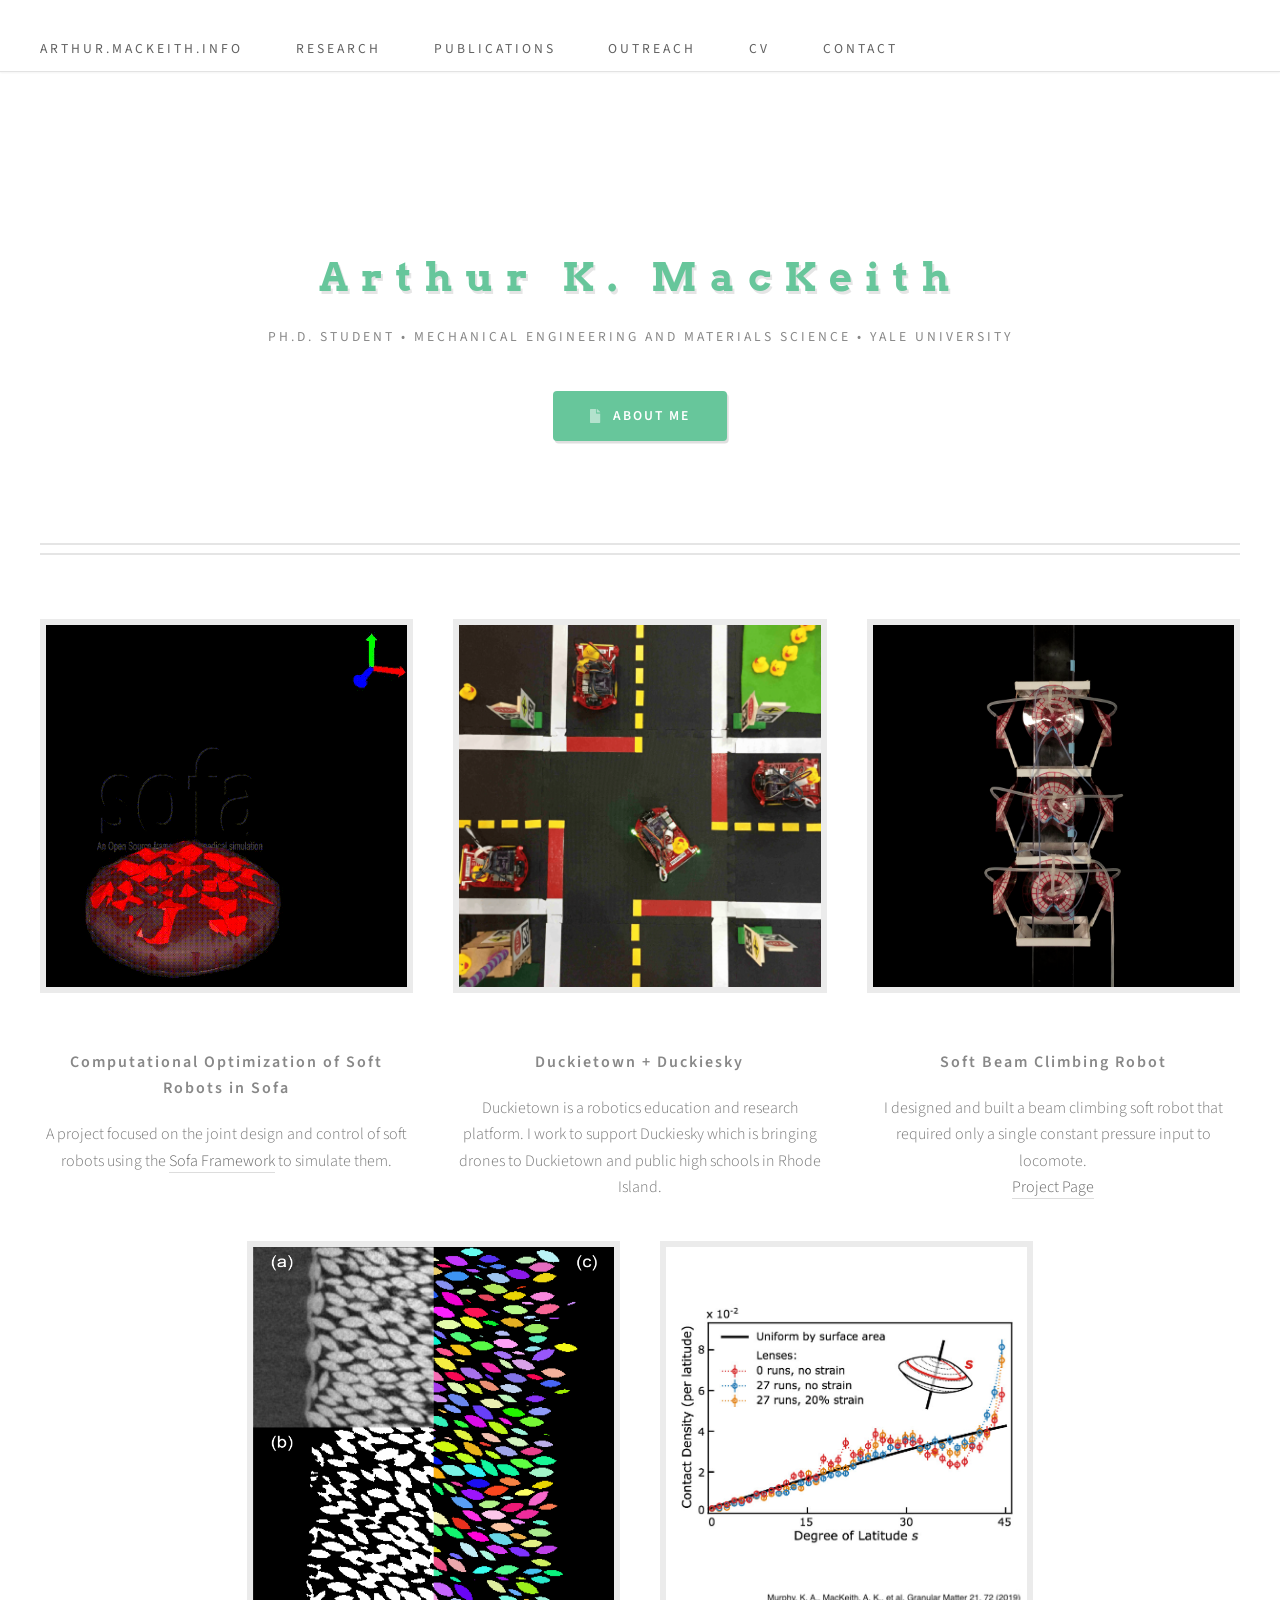
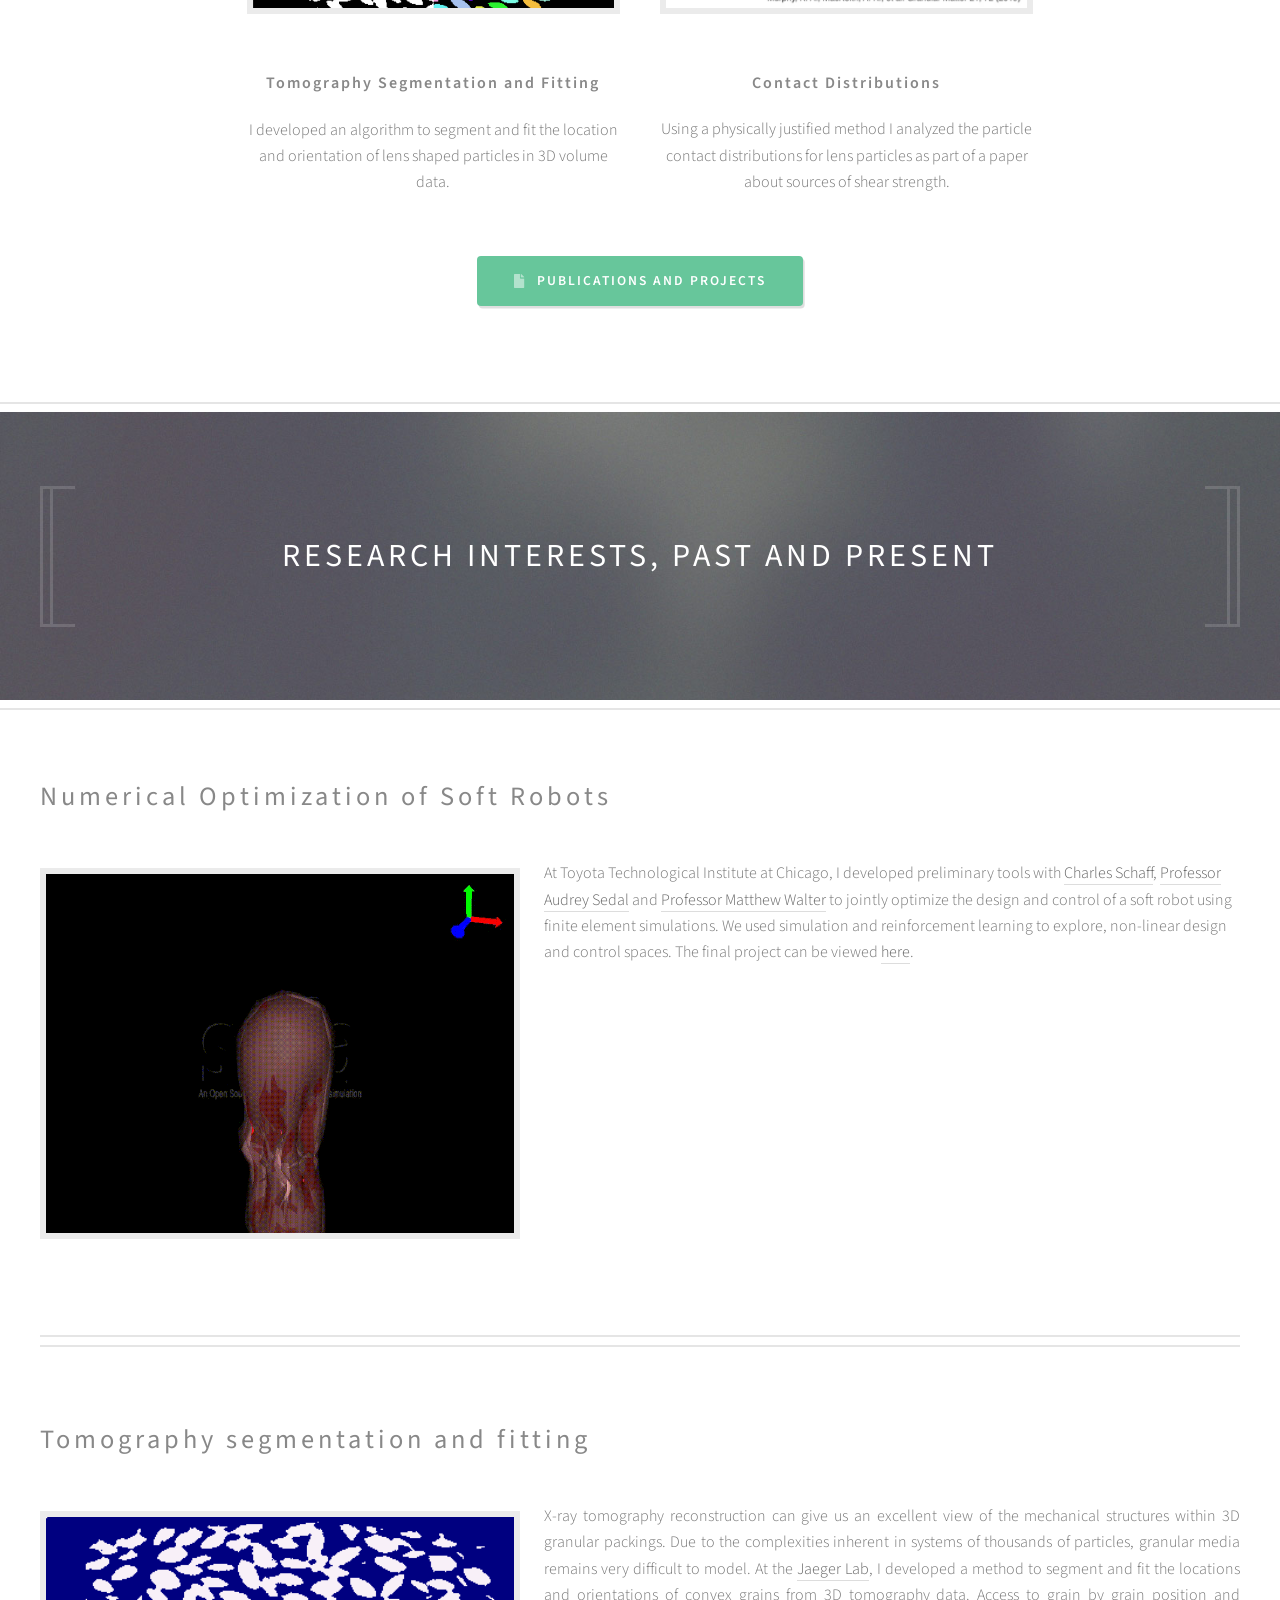
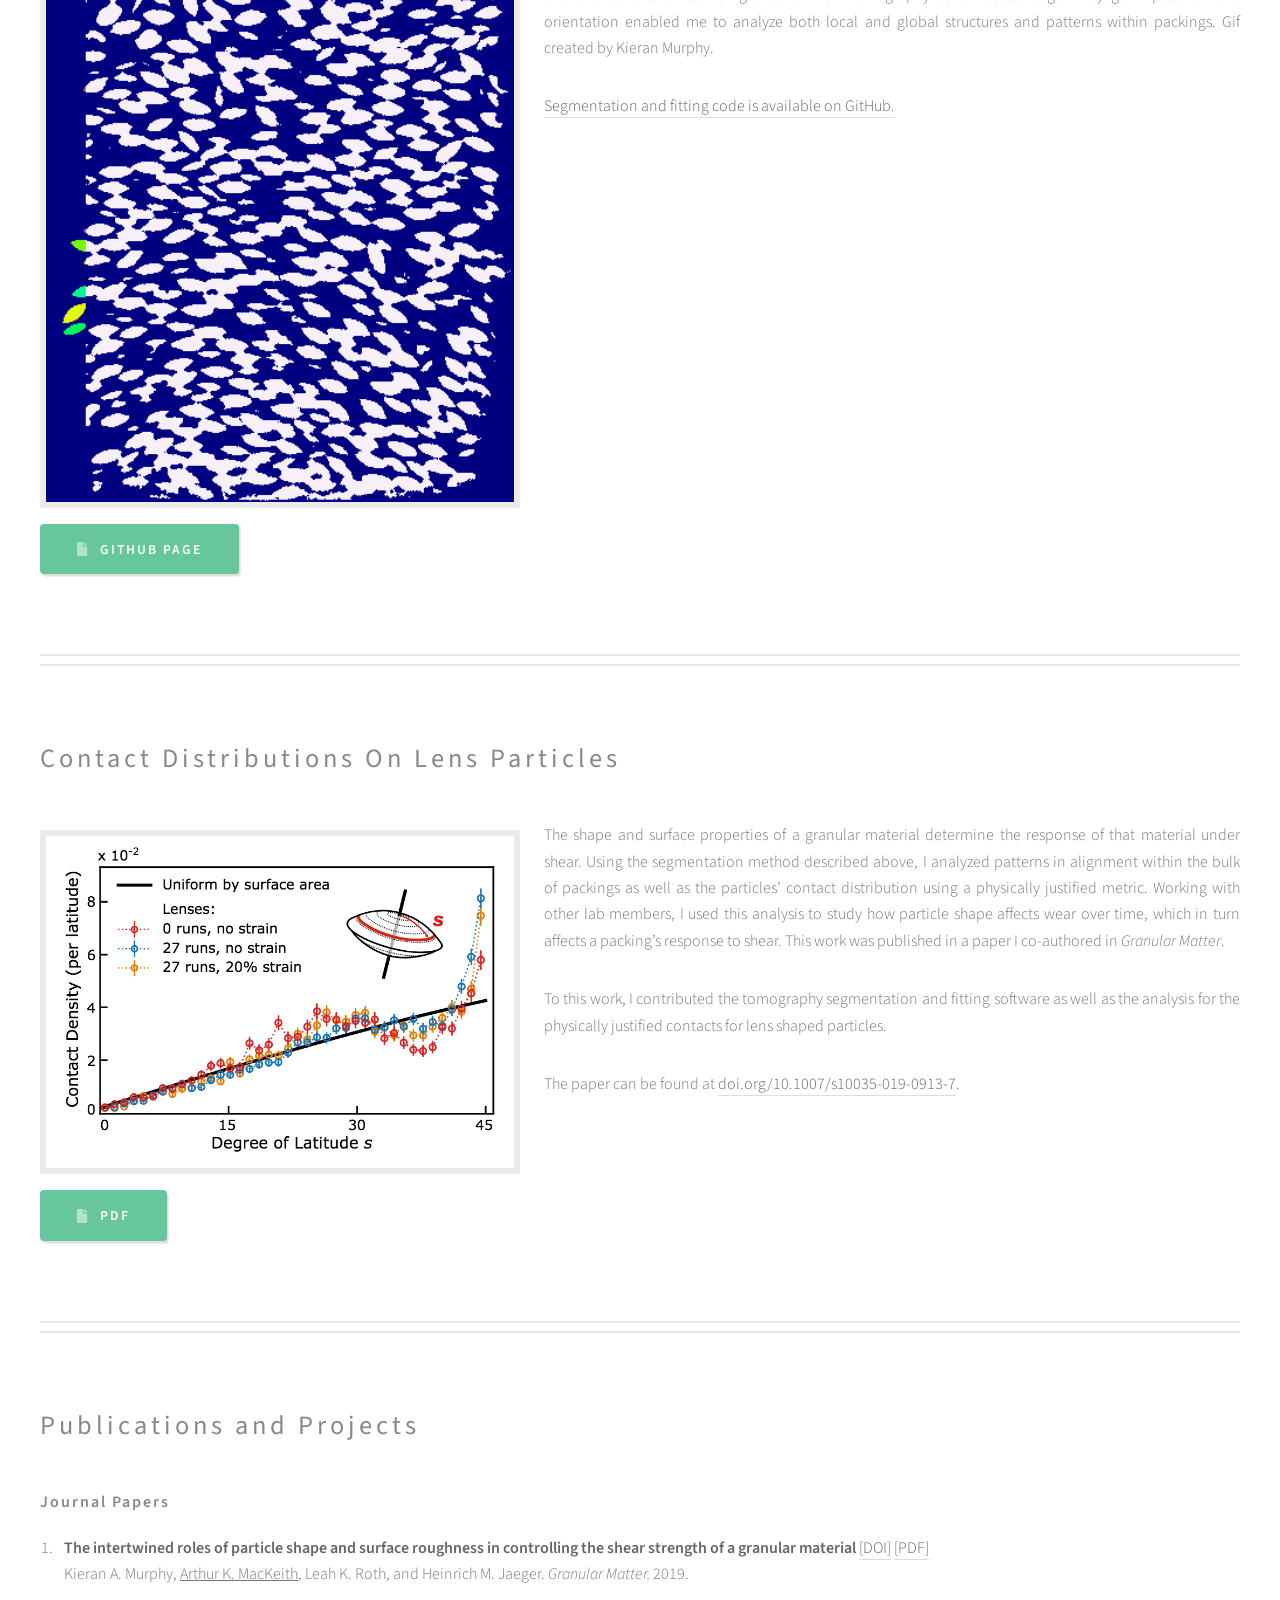
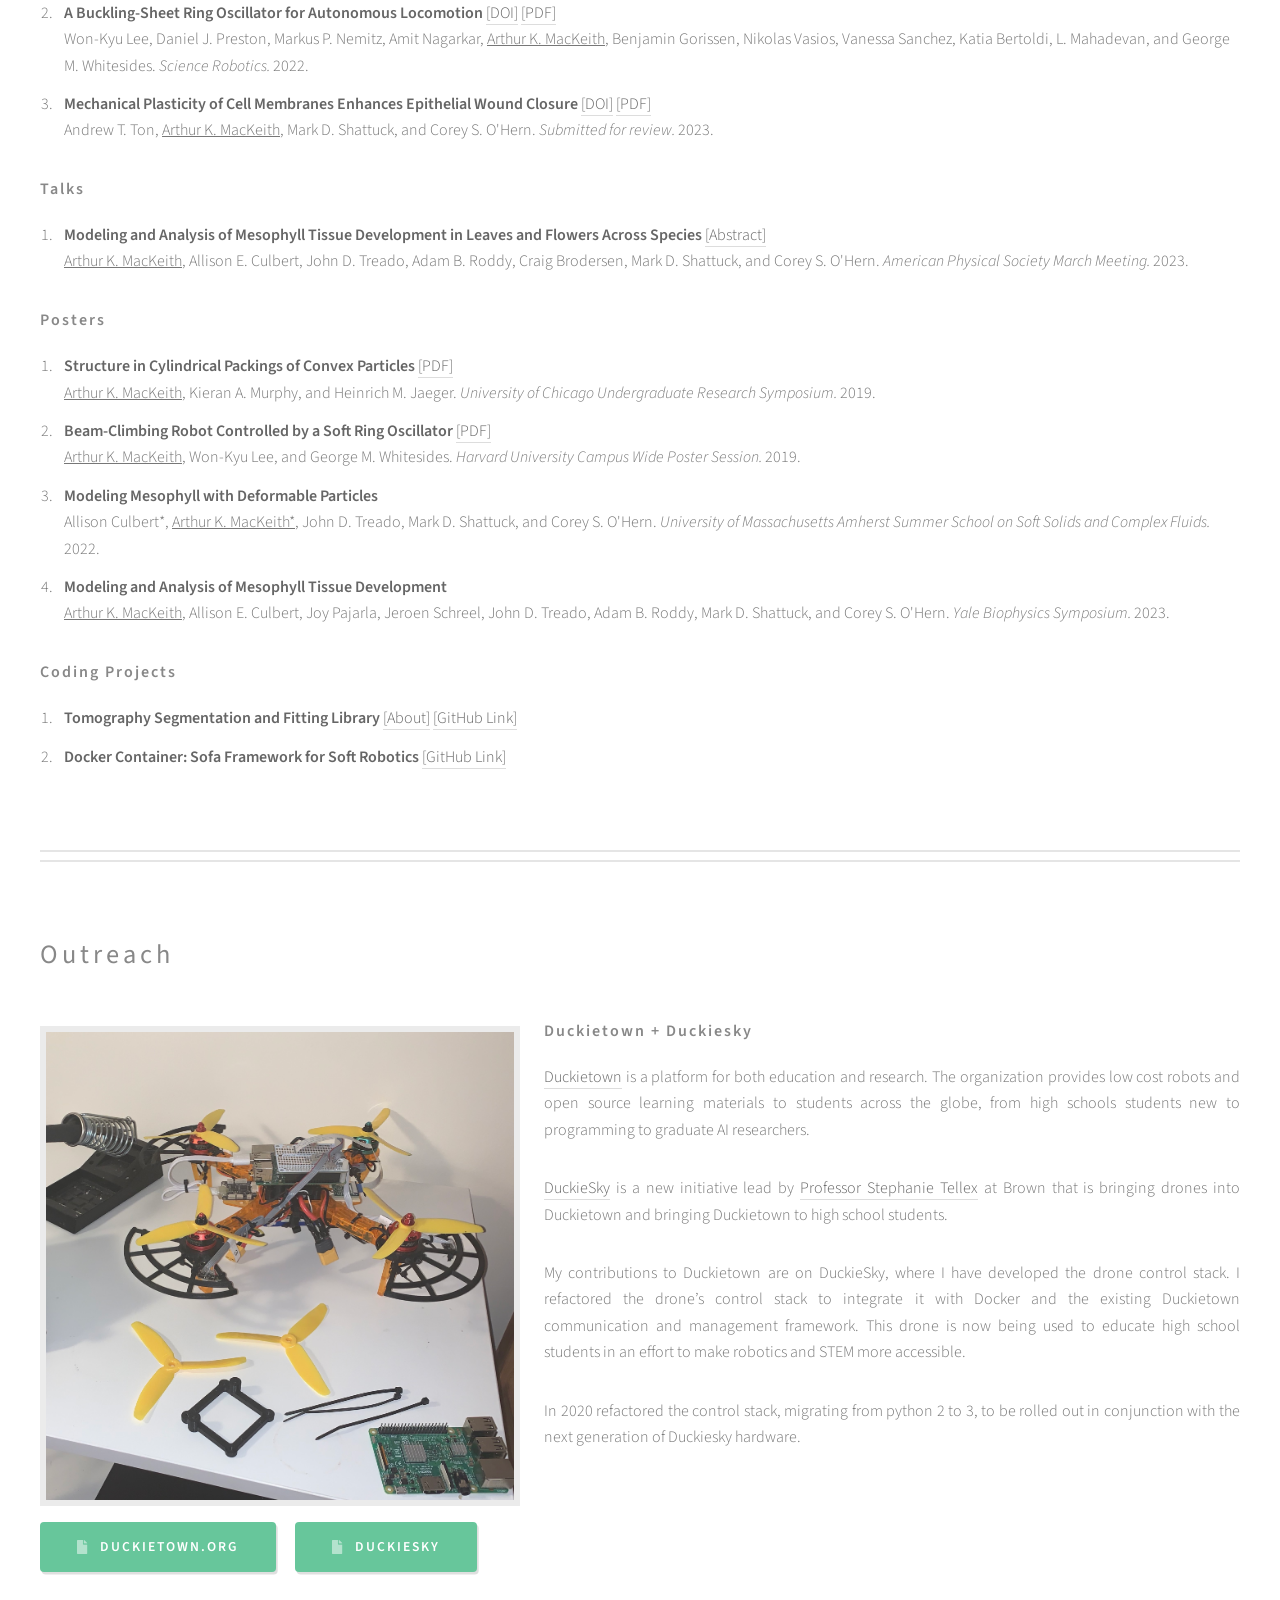
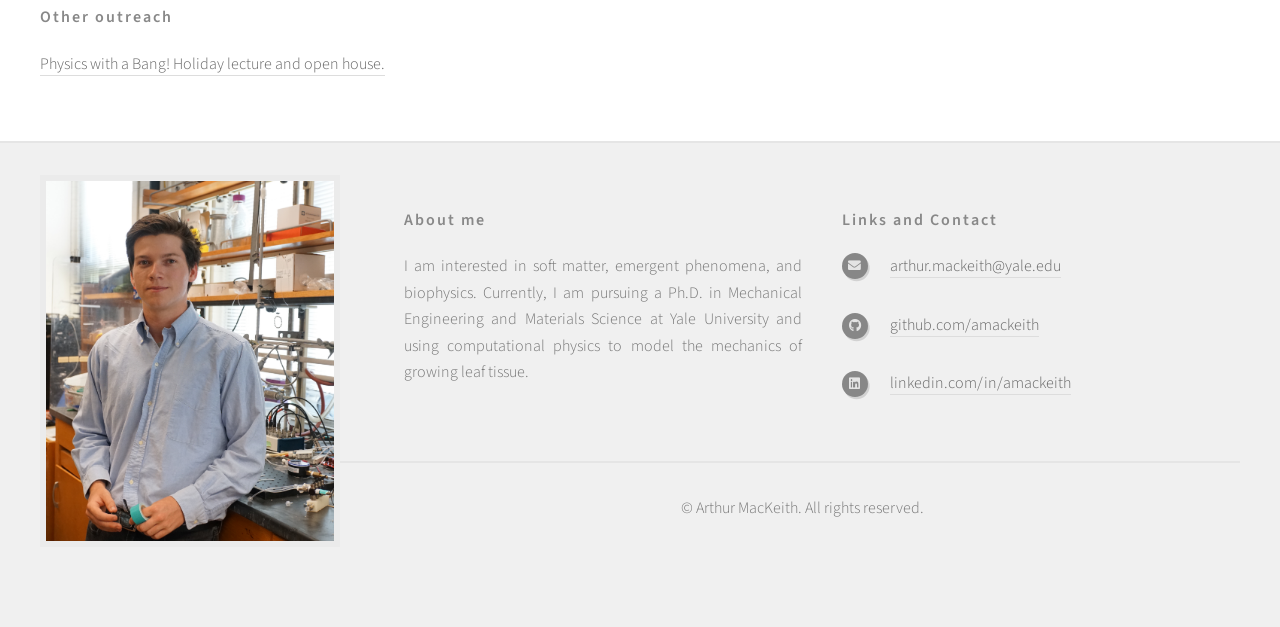
==== index.html @ f8894ebc "adding some new stuff" ====
<!DOCTYPE HTML>
<!--
	Strongly Typed by Pixelarity
	pixelarity.com | hello@pixelarity.com
	License: pixelarity.com/license
-->
<html>
	<head>
		<title>Arthur.MacKeith.info</title>
		<meta charset="utf-8" />
		<meta name="viewport" content="width=device-width, initial-scale=1, user-scalable=no" />
		<link rel="stylesheet" href="assets/css/main.css" />
	</head> 

	<body  class="homepage is-preload">
		<div id="page-wrapper">

			<!-- Header -->
				<section id="myhead">
					<div class="container">
					
					<!-- Nav -->
						<nav id="nav">
							<ul>
								<li><a  href="index.html"><span>Arthur.MacKeith.info</span></a></li>
								<li><a  href="#banner"><span>Research</span></a></li>
								<li><a  href="#publications"><span>Publications</span></a></li>
								<li><a  href="#outreach"><span>Outreach</span></a></li>
								<li><a  href="Arthur_MacKeith_website_cv.pdf"><span>CV</span></a></li>
								<li>
									<a href="#footer" ><span>Contact</span></a>
									
								</li>
							</ul>
						</nav>	
					</div>
				</section>

			<!-- Logo -->
				<section id="header">
					<div class="container">
						<!-- Logo -->
							<h1 id="logo"><a href="index.html">Arthur K. MacKeith</a></h1>
							<p>Ph.D. Student • Mechanical Engineering and Materials Science • Yale University</p>
						<div class="col-12">
							<ul class="actions">
								<li><a href="#footer" class="button icon solid fa-file">About me</a></li>
							</ul>
						</div>
					</div>
				</section>


			<!-- Features -->
				<section id="features">
					<div class="container">
						
						<div class="row aln-center">
							<div class="col-4 col-6-medium col-12-small" href="index.html">

								<!-- Feature -->
									<section>
										<a href="#sofa" class="image featured"><img src="images/sofa_thumbnail.png" alt="" /></a>
										<header>
											<h3>Computational Optimization of Soft Robots in Sofa</h3>
										</header>
										<p>A project focused on the joint design and control of soft robots using the <a href="https://www.sofa-framework.org/">Sofa Framework</a> to simulate them.</p>
									</section>

							</div>
							<div class="col-4 col-6-medium col-12-small">

								<!-- Feature -->
									<section>
										<a href="#outreach" class="image featured"><img src="images/duckietown_intersection.png" alt="" /></a>
										<header>
											<h3>Duckietown + Duckiesky</h3>
										</header>
										<p>Duckietown is a robotics education and research platform. I work to support Duckiesky which is bringing drones to Duckietown and public high schools in Rhode Island.</p>
									</section>

							</div>
							<div class="col-4 col-6-medium col-12-small">

								<!-- Feature -->
								<section>
									<a href="beam_climber.html" class="image featured"><img src="folder_4AAC0C7A3D61541BE89269CE1CD2E03A0B5DDDE4/climber.png" alt="" /></a>
									<header>
										<h3>Soft Beam Climbing Robot</h3>
									</header>
									<p>I designed and built a beam climbing soft robot that required only a single constant pressure input to locomote. <br><a href="beam_climber.html">Project Page</a></a></p>
								</section>

							</div>
							<div class="col-4 col-6-medium col-12-small">

								<!-- Feature -->
									<section>
										<a href="#tomo" class="image featured"><img src="images/tomo_pic.png" alt="" /></a>
										<header>
											<h3>Tomography Segmentation and Fitting</h3>
										</header>
										<p>I developed an algorithm to segment and fit the location and orientation of lens shaped particles in 3D volume data.</p>
									</section>

							</div>
							<div class="col-4 col-6-medium col-12-small">

								<!-- Feature -->
									<section>
										<a   class="image featured"><img src="images/sqr.jpg" alt="" /></a>
										<header>
											<h3>Contact Distributions</h3>
										</header>
										<p>Using a physically justified method I analyzed the particle contact distributions for lens particles as part of a paper about sources of shear strength.</p>
									</section>

							</div>
							<div class="col-12">
								<ul class="actions">
									<li><a href="#publications" class="button icon solid fa-file">Publications and Projects</a></li>
								</ul>
							</div>
						</div>
					</div>
				</section>

			<!-- Banner -->
				<section id="banner">
					<div class="container">
						<p>Research Interests, Past and Present</p>
					</div>
				</section>

			<!-- Main -->
				<section id="main">
					<div class="container">
						<div class="row">

							<!-- Content once I have news <div id="content" class="col-8 col-12-medium">-->
								<div id="content" >

									<!-- Post -->
										<article class="box post" id="sofa">
											<header>
												<h2><a>Numerical Optimization of Soft Robots</a></h2>
											</header>
											<a  class="image left"><img src="images/sofa_movie.gif" alt="" /></a>
                                            At Toyota Technological Institute at Chicago, I developed preliminary tools with <a href="https://scholar.google.com/citations?user=MxantswAAAAJ&hl=en">Charles Schaff</a>, <a  href="https://www.audreysedal.net/">
                                                Professor Audrey Sedal</a> and <a href="https://ttic.uchicago.edu/~mwalter/">
                                                Professor Matthew Walter</a> to jointly optimize the design and control of a soft robot using finite element simulations. We used simulation and reinforcement learning to explore, non-linear design and control spaces. The final project can be viewed <a href="https://sites.google.com/ttic.edu/evolving-soft-robots">here</a>.</p>
											<ul class="actions">
                                                <!--li><a href="https://github.com/amackeith/tomography_segmentation_and_fitting" class="button icon solid fa-file">GitHub Page</a></!-->
                                            </ul>
										</article>

									
									<!-- Post -->
										<article class="box post" id="tomo">
											<header>
												<h2><a>Tomography segmentation and fitting</a></h2>
											</header>
											<a   class="image left"><img src="images/sands_of_time.gif" alt="" /></a>
											
											<p>X-ray tomography reconstruction can give us an excellent view of the mechanical structures within 3D granular packings. Due to the complexities inherent in systems of thousands of particles, granular media remains very difficult to model. At the <a href="http://www.jaegerlab.com">Jaeger Lab</a>, I developed a method to segment and fit the locations and orientations of convex grains from 3D tomography data. Access to grain by grain position and orientation enabled me to analyze both local and global structures and patterns within packings. Gif created by Kieran Murphy.</p>
                                            <p><a href="https://github.com/amackeith/tomography_segmentation_and_fitting">Segmentation and fitting code is available on GitHub.</a></p>
											<ul class="actions">
												<li><a href="https://github.com/amackeith/tomography_segmentation_and_fitting" class="button icon solid fa-file">GitHub Page</a></li>
											</ul>
										</article>

									<!-- Post -->
										<article class="box post">
											<header>
												<h2><a  >Contact Distributions On Lens Particles</a></h2>
											</header>
											<a   class="image left"><img src="images/MurphyEtAl2019.png" alt="" /></a>
											
											<p>The shape and surface properties of a granular material determine the response of that material under shear. Using the segmentation method described above, I analyzed patterns in alignment within the bulk of packings as well as the particles’ contact distribution using a physically justified metric. Working with other lab members, I used this analysis to study how particle shape affects wear over time, which in turn affects a packing’s response to shear. This work was published in a paper I co-authored in <i>Granular Matter</i>.

                                            </p>
											<p> To this work, I contributed the tomography segmentation and fitting software as well as the analysis for the physically justified contacts for lens shaped particles.</p>
											<p> The paper can be found at <a href="https://doi.org/10.1007/s10035-019-0913-7">doi.org/10.1007/s10035-019-0913-7</a>.
											<ul class="actions">
												<li><a href="https://doi.org/10.1007/s10035-019-0913-7" class="button icon solid fa-file">PDF</a></li>
											</ul>

											
										</article>

                                        <article class="box post" id="publications">
                                            <header>
                                                <h2 >Publications and Projects</h2>
                                            </header>

                                            <h3 style="padding-top:5em;margin-top:-5em">Journal Papers</h3>

                                            <ol>
                                                <li class="pub" id="ip_under_review1" >
                                                    <b>The intertwined roles of particle shape and surface roughness in controlling the shear strength of a granular material</b>

                                                    <a href="https://doi.org/10.1007/s10035-019-0913-7" target="_blank">[DOI]</a>
                                                    <a href="https://link.springer.com/content/pdf/10.1007/s10035-019-0913-7.pdf" target="_blank">[PDF]</a>
                                                    <br>

													Kieran A. Murphy, <u>Arthur K. MacKeith</u>, Leah K. Roth, and Heinrich M. Jaeger. <i>Granular Matter.</i> 2019.
                                                    <br>
                                                </li>

												<li class="pub">
													<b>A Buckling-Sheet Ring Oscillator for Autonomous Locomotion</b>
													<a href="https://doi.org/10.1126/scirobotics.abg5812" target="_blank">[DOI]</a>
													<a href="https://gmwgroup.harvard.edu/files/gmwgroup/files/1340.pdf" target="_blank">[PDF]</a>
													<br>

													Won-Kyu Lee, Daniel J. Preston, Markus P. Nemitz, Amit Nagarkar, <u> Arthur K. MacKeith</u>, Benjamin Gorissen, Nikolas Vasios, Vanessa Sanchez, Katia Bertoldi, L. Mahadevan, and George M. Whitesides.
													<i>Science Robotics.</i> 2022.
													<br>
												</li>

												<li class="pub">
													<b>Mechanical Plasticity of Cell Membranes Enhances Epithelial Wound Closure</b>
													<a href="https://doi.org/10.48550/arXiv.2305.12020" target="_blank">[DOI]</a>
													<a href="https://arxiv.org/pdf/2305.12020.pdf" target="_blank">[PDF]</a>
													<br>

													Andrew T. Ton, <u> Arthur K. MacKeith</u>, Mark D. Shattuck, and Corey S. O'Hern.
													<i>Submitted for review.</i> 2023.
													<br>
												</li>
                                            </ol>

                                           <h3 style="margin-top:2em">Talks</h3>

											<ol>
												<li class="pub" >
													<b>Modeling and Analysis of Mesophyll Tissue Development in Leaves and Flowers Across Species</b>
													<a href="https://meetings.aps.org/Meeting/MAR23/Session/Y11.1" target="_blank">[Abstract]</a>
													<br>
													<u>Arthur K. MacKeith</u>, Allison E. Culbert, John D. Treado, Adam B. Roddy, Craig Brodersen, Mark D. Shattuck, and Corey S. O'Hern. <i>American Physical Society March Meeting.</i> 2023.
													<br>
												</li>

											</ol>

											<h3 style="margin-top:2em">Posters</h3>

                                           <ol >
                                                <li class="pub" >
                                                    <b>Structure in Cylindrical Packings of Convex Particles</b>
                                                    <a href="packings_poster.pdf" target="_blank">[PDF]</a>
                                                    <br>
                                                    <u>Arthur K. MacKeith</u>, Kieran A. Murphy, and Heinrich M. Jaeger. <i>University of Chicago Undergraduate Research Symposium.</i> 2019.
                                                    <br>
                                                </li>

											   <li class="pub" >
												   <b>Beam-Climbing Robot Controlled by a Soft Ring Oscillator</b>
												   <a href="soft_robot_poster.pdf" target="_blank">[PDF]</a>
												   <br>
												   <u>Arthur K. MacKeith</u>, Won-Kyu Lee, and George M. Whitesides. <i>Harvard University Campus Wide Poster Session.</i> 2019.
												   <br>
											   </li>

											   <li class="pub" >
												   <b>Modeling Mesophyll with Deformable Particles</b>
												   <br>
												   Allison Culbert*, <u>Arthur K. MacKeith*</u>, John D. Treado, Mark D. Shattuck, and Corey S. O'Hern. <i>University of Massachusetts Amherst Summer School on Soft Solids and Complex Fluids.</i> 2022.
												   <br>
											   </li>

											   <li class="pub" >
												   <b>Modeling and Analysis of Mesophyll Tissue Development</b>
												   <!--a href="biophysics_symposium_poster_2023.pdf" target="_blank">[PDF]-->
												   <br>
												   <u>Arthur K. MacKeith</u>, Allison E. Culbert, Joy Pajarla, Jeroen Schreel, John D. Treado, Adam B. Roddy, Mark D. Shattuck, and Corey S. O'Hern. <i>Yale Biophysics Symposium.</i> 2023.
												   <br>
											   </li>
                                            </ol>

                                            <h3 style="margin-top:2em">Coding Projects</h3>

                                            <ol>
                                                <li class="pub">
                                                    <b>Tomography Segmentation and Fitting Library</b>
                                                    <a href="#tomo" target="_blank">[About]</a>
                                                    <a href="http://github.com/amackeith/tomography_segmentation_and_fitting" target="_blank">[GitHub Link]</a>

                                                </li>

                                                <li class="pub">
                                                    <b>Docker Container: Sofa Framework for Soft Robotics</b>
                                                    <a href="https://github.com/ripl-ttic/SofaFramework-Docker" target="_blank">[GitHub Link]</a>

                                                </li>

                                            </ol>

                                            

                                            
                                        </article>

							<!-- Post -->
        								<article class="box post" id="outreach">
        									<header>
        										<h2>Outreach</h2>
        									</header>
        									<a   class="image left"><img src="images/maybe.JPG" alt="" /></a>
        									
        									<h3>Duckietown + Duckiesky</h3>
        									<p><a href="duckietown.org">Duckietown</a> is a platform for both education and research. The organization provides low cost robots and open source learning materials to students across the globe, from high schools students new to programming to graduate AI researchers.</p>
                                            <p><a href="https://sites.brown.edu/duckiesky/">DuckieSky</a> is a new initiative lead by <a href="http://cs.brown.edu/people/stellex/">Professor Stephanie Tellex</a> at Brown that is bringing drones into Duckietown and bringing Duckietown to high school students.</p>
        									<p>My contributions to Duckietown are on DuckieSky, where I have developed the drone control stack. I refactored the drone’s control stack to integrate it with Docker and the existing Duckietown communication and management framework. This drone is now being used to educate high school students in an effort to make robotics and STEM more accessible.</p>
                                            <p>In 2020 refactored the control stack, migrating from python 2 to 3, to be rolled out in conjunction with the next generation of Duckiesky hardware.</p>
        									<ul class="actions">
        										<li><a href="https://duckietown.org" class="button icon solid fa-file">Duckietown.org</a></li>
        										<li><a href="https://sites.brown.edu/duckiesky" class="button icon solid fa-file">Duckiesky</a></li>
        									
        									</ul>

        									<!-- a   class="image left"--><!--img src="images/maybe.jpg" alt="" /></a-->
        									
        									<h3>Other outreach</h3>
        									<p><a href="https://arts.uchicago.edu/event/physics-bang">Physics with a Bang! Holiday lecture and open house.</a></p>
        									
        								</article>





								</div>

							
						</div>
					</div>
				
				</section>




			<!-- Footer -->
				<section id="footer">
					<div class="container">


						<span class="image left" style="width:25%">
							<img src="images/lean.JPG" alt="">
						</span>
						<div class="row">
							<div class="col-6 col-12-medium">
                                <header class="major">
                                <h3>About me</h3>
                            </header>
								<p>I am interested in soft matter, emergent phenomena, and biophysics. Currently, I am pursuing a Ph.D. in Mechanical Engineering and Materials Science at Yale University and using computational physics to model the mechanics of growing leaf tissue.</p>
							</div>
							<div class="col-6 col-12-medium">
								<section>
                                    <header class="major">
                                <h3>Links and Contact</h3>
                            </header>

									<div class="row">
										<div class="col-6 col-12-small">
											<ul class="icons">
												<li class="icon solid fa-envelope">
													<a href="javascript:location='mailto:\u0061\u0072\u0074\u0068\u0075\u0072\u002E\u006D\u0061\u0063\u006B\u0065\u0069\u0074\u0068\u0040\u0079\u0061\u006C\u0065\u002E\u0065\u0064\u0075';void 0"><script type="text/javascript">document.write('\u0061\u0072\u0074\u0068\u0075\u0072\u002E\u006D\u0061\u0063\u006B\u0065\u0069\u0074\u0068\u0040\u0079\u0061\u006C\u0065\u002E\u0065\u0064\u0075')</script></a>
												</li>
												<li class="icon brands fa-github">
													<a href="https://github.com/amackeith">github.com/amackeith</a>
												</li>
												<li class="icon brands fa-linkedin">
													<a href="https://linkedin.com/in/amackeith">linkedin.com/in/amackeith</a>
												</li>

											</ul>
										</div>
									</div>
								</section>
							</div>
						</div>
					</div>
					<div id="copyright" class="container">
						<ul class="links">
							<li>&copy; Arthur MacKeith. All rights reserved.</li>
						</ul>
					</div>
				</section>

		</div>

		<!-- Scripts -->
			<script src="assets/js/jquery.min.js"></script>
			<script src="assets/js/jquery.dropotron.min.js"></script>
			<script src="assets/js/browser.min.js"></script>
			<script src="assets/js/breakpoints.min.js"></script>
			<script src="assets/js/util.js"></script>
			<script src="assets/js/main.js"></script>

	</body>
</html>
---- assets/css/main.css ----
@import url("fontawesome-all.min.css");
@import url("https://fonts.googleapis.com/css?family=Source+Sans+Pro:300,400,600|Arvo:700");

/*
	Strongly Typed by Pixelarity
	pixelarity.com | hello@pixelarity.com
	License: pixelarity.com/license
*/

html, body, div, span, applet, object,
iframe, h1, h2, h3, h4, h5, h6, p, blockquote,
pre, a, abbr, acronym, address, big, cite,
code, del, dfn, em, img, ins, kbd, q, s, samp,
small, strike, strong, sub, sup, tt, var, b,
u, i, center, dl, dt, dd, ol, ul, li, fieldset,
form, label, legend, table, caption, tbody,
tfoot, thead, tr, th, td, article, aside,
canvas, details, embed, figure, figcaption,
footer, header, staticheader, myhead, hgroup, menu, nav, output, ruby,
section, summary, time, mark, audio, video {
	margin: 0;
	padding: 0;
	border: 0;
	font-size: 100%;
	font: inherit;
	vertical-align: baseline;}

article, aside, details, figcaption, figure,
footer, header, staticheader, myhead, hgroup, menu, nav, section {
	display: block;}

body {
	line-height: 1;
}

ol, ul {
	list-style: none;
}

blockquote, q {
	quotes: none;
}

	blockquote:before, blockquote:after, q:before, q:after {
		content: '';
		content: none;
	}

table {
	border-collapse: collapse;
	border-spacing: 0;
}

body {
	-webkit-text-size-adjust: none;
}

mark {
	background-color: transparent;
	color: inherit;
}

input::-moz-focus-inner {
	border: 0;
	padding: 0;
}

input, select, textarea {
	-moz-appearance: none;
	-webkit-appearance: none;
	-ms-appearance: none;
	appearance: none;
}

/* Basic */

	html {
		box-sizing: border-box;
	}

	*, *:before, *:after {
		box-sizing: inherit;
	}

	body {
		background: #f0f0f0;
	}

		body.is-preload *, body.is-preload *:before, body.is-preload *:after {
			-moz-animation: none !important;
			-webkit-animation: none !important;
			-ms-animation: none !important;
			animation: none !important;
			-moz-transition: none !important;
			-webkit-transition: none !important;
			-ms-transition: none !important;
			transition: none !important;
		}

	body, input, textarea, select {
		font-family: 'Source Sans Pro';
		font-weight: 300;
		color: #777;
		line-height: 1.65em;
		font-size: 15pt;
	}

	h1, h2, h3, h4, h5, h6 {
		font-weight: 600;
		//text-transform: uppercase;
		color: #888;
	}

	h1 a, h2 a, h3 a, h4 a, h5 a, h6 a {
		color: inherit;
		text-decoration: none;
		border: 0;
	}

	h2 {
		font-size: 1.65em;
		font-weight: 400;
		letter-spacing: 4px;
		margin: 0 0 1.5em 0;
		line-height: 1.75em;
	}

	h3 {
		font-size: 1em;
		letter-spacing: 2px;
		margin: 0 0 1.25em 0;
	}

	a {
		-moz-transition: color 0.25s ease-in-out, border-bottom-color 0.25s ease-in-out;
		-webkit-transition: color 0.25s ease-in-out, border-bottom-color 0.25s ease-in-out;
		-ms-transition: color 0.25s ease-in-out, border-bottom-color 0.25s ease-in-out;
		transition: color 0.25s ease-in-out, border-bottom-color 0.25s ease-in-out;
		color: #666;
		text-decoration: none;
		border-bottom: solid 1px #ddd;
	}

		a strong {
			-moz-transition: color 0.25s ease-in-out, border-bottom-color 0.25s ease-in-out;
			-webkit-transition: color 0.25s ease-in-out, border-bottom-color 0.25s ease-in-out;
			-ms-transition: color 0.25s ease-in-out, border-bottom-color 0.25s ease-in-out;
			transition: color 0.25s ease-in-out, border-bottom-color 0.25s ease-in-out;
		}

		a:hover {
			color: #67c69b;
			border-bottom-color: rgba(255, 255, 255, 0);
		}

			a:hover strong {
				color: #67c69b;
			}

	strong, b {
		font-weight: 600;
		color: #666;
	}

	em, i {
		font-style: italic;
	}

	sub {
		position: relative;
		top: 0.5em;
		font-size: 0.8em;
	}

	sup {
		position: relative;
		top: -0.5em;
		font-size: 0.8em;
	}

	hr {
		border: 0;
		border-top: solid 1px #ddd;
	}

	blockquote {
		border-left: solid 0.5em #ddd;
		padding: 1em 0 1em 2em;
		font-style: italic;
	}

	p {
		text-align: justify;
		margin-bottom: 2em;
	}

	ul, ol, dl, table, blockquote {
		margin-bottom: 2em;
	}

	br.clear {
		clear: both;
	}

/* Container */

	.container {
		margin: 0 auto;
		max-width: 100%;
		width: 70em;
	}

		@media screen and (max-width: 1680px) {

			.container {
				width: 68em;
			}

		}

		@media screen and (max-width: 1280px) {

			.container {
				width: calc(100% - 80px);
			}

		}

		@media screen and (max-width: 980px) {

			.container {
				width: calc(100% - 100px);
			}

		}

		@media screen and (max-width: 736px) {

			.container {
				width: calc(100% - 40px);
			}

		}

/* Row */

	.row {
		display: flex;
		flex-wrap: wrap;
		box-sizing: border-box;
		align-items: stretch;
	}

		.row > * {
			box-sizing: border-box;
		}

		.row.gtr-uniform > * > :last-child {
			margin-bottom: 0;
		}

		.row.aln-left {
			justify-content: flex-start;
		}

		.row.aln-center {
			justify-content: center;
		}

		.row.aln-right {
			justify-content: flex-end;
		}

		.row.aln-top {
			align-items: flex-start;
		}

		.row.aln-middle {
			align-items: center;
		}

		.row.aln-bottom {
			align-items: flex-end;
		}

		.row > .imp {
			order: -1;
		}

		.row > .col-1 {
			width: 8.33333%;
		}

		.row > .off-1 {
			margin-left: 8.33333%;
		}

		.row > .col-2 {
			width: 16.66667%;
		}

		.row > .off-2 {
			margin-left: 16.66667%;
		}

		.row > .col-3 {
			width: 25%;
		}

		.row > .off-3 {
			margin-left: 25%;
		}

		.row > .col-4 {
			width: 33.33333%;
		}

		.row > .off-4 {
			margin-left: 33.33333%;
		}

		.row > .col-5 {
			width: 41.66667%;
		}

		.row > .off-5 {
			margin-left: 41.66667%;
		}

		.row > .col-6 {
			width: 50%;
		}

		.row > .off-6 {
			margin-left: 50%;
		}

		.row > .col-7 {
			width: 58.33333%;
		}

		.row > .off-7 {
			margin-left: 58.33333%;
		}

		.row > .col-8 {
			width: 66.66667%;
		}

		.row > .off-8 {
			margin-left: 66.66667%;
		}

		.row > .col-9 {
			width: 75%;
		}

		.row > .off-9 {
			margin-left: 75%;
		}

		.row > .col-10 {
			width: 83.33333%;
		}

		.row > .off-10 {
			margin-left: 83.33333%;
		}

		.row > .col-11 {
			width: 91.66667%;
		}

		.row > .off-11 {
			margin-left: 91.66667%;
		}

		.row > .col-12 {
			width: 100%;
		}

		.row > .off-12 {
			margin-left: 100%;
		}

		.row.gtr-0 {
			margin-top: 0px;
			margin-left: 0px;
		}

			.row.gtr-0 > * {
				padding: 0px 0 0 0px;
			}

			.row.gtr-0.gtr-uniform {
				margin-top: 0px;
			}

				.row.gtr-0.gtr-uniform > * {
					padding-top: 0px;
				}

		.row.gtr-25 {
			margin-top: -12.5px;
			margin-left: -12.5px;
		}

			.row.gtr-25 > * {
				padding: 12.5px 0 0 12.5px;
			}

			.row.gtr-25.gtr-uniform {
				margin-top: -12.5px;
			}

				.row.gtr-25.gtr-uniform > * {
					padding-top: 12.5px;
				}

		.row.gtr-50 {
			margin-top: -25px;
			margin-left: -25px;
		}

			.row.gtr-50 > * {
				padding: 25px 0 0 25px;
			}

			.row.gtr-50.gtr-uniform {
				margin-top: -25px;
			}

				.row.gtr-50.gtr-uniform > * {
					padding-top: 25px;
				}

		.row {
			margin-top: -50px;
			margin-left: -50px;
		}

			.row > * {
				padding: 50px 0 0 50px;
			}

			.row.gtr-uniform {
				margin-top: -50px;
			}

				.row.gtr-uniform > * {
					padding-top: 50px;
				}

		.row.gtr-150 {
			margin-top: -75px;
			margin-left: -75px;
		}

			.row.gtr-150 > * {
				padding: 75px 0 0 75px;
			}

			.row.gtr-150.gtr-uniform {
				margin-top: -75px;
			}

				.row.gtr-150.gtr-uniform > * {
					padding-top: 75px;
				}

		.row.gtr-200 {
			margin-top: -100px;
			margin-left: -100px;
		}

			.row.gtr-200 > * {
				padding: 100px 0 0 100px;
			}

			.row.gtr-200.gtr-uniform {
				margin-top: -100px;
			}

				.row.gtr-200.gtr-uniform > * {
					padding-top: 100px;
				}

		@media screen and (max-width: 1680px) {

			.row {
				display: flex;
				flex-wrap: wrap;
				box-sizing: border-box;
				align-items: stretch;
			}

				.row > * {
					box-sizing: border-box;
				}

				.row.gtr-uniform > * > :last-child {
					margin-bottom: 0;
				}

				.row.aln-left {
					justify-content: flex-start;
				}

				.row.aln-center {
					justify-content: center;
				}

				.row.aln-right {
					justify-content: flex-end;
				}

				.row.aln-top {
					align-items: flex-start;
				}

				.row.aln-middle {
					align-items: center;
				}

				.row.aln-bottom {
					align-items: flex-end;
				}

				.row > .imp-xlarge {
					order: -1;
				}

				.row > .col-1-xlarge {
					width: 8.33333%;
				}

				.row > .off-1-xlarge {
					margin-left: 8.33333%;
				}

				.row > .col-2-xlarge {
					width: 16.66667%;
				}

				.row > .off-2-xlarge {
					margin-left: 16.66667%;
				}

				.row > .col-3-xlarge {
					width: 25%;
				}

				.row > .off-3-xlarge {
					margin-left: 25%;
				}

				.row > .col-4-xlarge {
					width: 33.33333%;
				}

				.row > .off-4-xlarge {
					margin-left: 33.33333%;
				}

				.row > .col-5-xlarge {
					width: 41.66667%;
				}

				.row > .off-5-xlarge {
					margin-left: 41.66667%;
				}

				.row > .col-6-xlarge {
					width: 50%;
				}

				.row > .off-6-xlarge {
					margin-left: 50%;
				}

				.row > .col-7-xlarge {
					width: 58.33333%;
				}

				.row > .off-7-xlarge {
					margin-left: 58.33333%;
				}

				.row > .col-8-xlarge {
					width: 66.66667%;
				}

				.row > .off-8-xlarge {
					margin-left: 66.66667%;
				}

				.row > .col-9-xlarge {
					width: 75%;
				}

				.row > .off-9-xlarge {
					margin-left: 75%;
				}

				.row > .col-10-xlarge {
					width: 83.33333%;
				}

				.row > .off-10-xlarge {
					margin-left: 83.33333%;
				}

				.row > .col-11-xlarge {
					width: 91.66667%;
				}

				.row > .off-11-xlarge {
					margin-left: 91.66667%;
				}

				.row > .col-12-xlarge {
					width: 100%;
				}

				.row > .off-12-xlarge {
					margin-left: 100%;
				}

				.row.gtr-0 {
					margin-top: 0px;
					margin-left: 0px;
				}

					.row.gtr-0 > * {
						padding: 0px 0 0 0px;
					}

					.row.gtr-0.gtr-uniform {
						margin-top: 0px;
					}

						.row.gtr-0.gtr-uniform > * {
							padding-top: 0px;
						}

				.row.gtr-25 {
					margin-top: -12.5px;
					margin-left: -12.5px;
				}

					.row.gtr-25 > * {
						padding: 12.5px 0 0 12.5px;
					}

					.row.gtr-25.gtr-uniform {
						margin-top: -12.5px;
					}

						.row.gtr-25.gtr-uniform > * {
							padding-top: 12.5px;
						}

				.row.gtr-50 {
					margin-top: -25px;
					margin-left: -25px;
				}

					.row.gtr-50 > * {
						padding: 25px 0 0 25px;
					}

					.row.gtr-50.gtr-uniform {
						margin-top: -25px;
					}

						.row.gtr-50.gtr-uniform > * {
							padding-top: 25px;
						}

				.row {
					margin-top: -50px;
					margin-left: -50px;
				}

					.row > * {
						padding: 50px 0 0 50px;
					}

					.row.gtr-uniform {
						margin-top: -50px;
					}

						.row.gtr-uniform > * {
							padding-top: 50px;
						}

				.row.gtr-150 {
					margin-top: -75px;
					margin-left: -75px;
				}

					.row.gtr-150 > * {
						padding: 75px 0 0 75px;
					}

					.row.gtr-150.gtr-uniform {
						margin-top: -75px;
					}

						.row.gtr-150.gtr-uniform > * {
							padding-top: 75px;
						}

				.row.gtr-200 {
					margin-top: -100px;
					margin-left: -100px;
				}

					.row.gtr-200 > * {
						padding: 100px 0 0 100px;
					}

					.row.gtr-200.gtr-uniform {
						margin-top: -100px;
					}

						.row.gtr-200.gtr-uniform > * {
							padding-top: 100px;
						}

		}

		@media screen and (max-width: 1280px) {

			.row {
				display: flex;
				flex-wrap: wrap;
				box-sizing: border-box;
				align-items: stretch;
			}

				.row > * {
					box-sizing: border-box;
				}

				.row.gtr-uniform > * > :last-child {
					margin-bottom: 0;
				}

				.row.aln-left {
					justify-content: flex-start;
				}

				.row.aln-center {
					justify-content: center;
				}

				.row.aln-right {
					justify-content: flex-end;
				}

				.row.aln-top {
					align-items: flex-start;
				}

				.row.aln-middle {
					align-items: center;
				}

				.row.aln-bottom {
					align-items: flex-end;
				}

				.row > .imp-large {
					order: -1;
				}

				.row > .col-1-large {
					width: 8.33333%;
				}

				.row > .off-1-large {
					margin-left: 8.33333%;
				}

				.row > .col-2-large {
					width: 16.66667%;
				}

				.row > .off-2-large {
					margin-left: 16.66667%;
				}

				.row > .col-3-large {
					width: 25%;
				}

				.row > .off-3-large {
					margin-left: 25%;
				}

				.row > .col-4-large {
					width: 33.33333%;
				}

				.row > .off-4-large {
					margin-left: 33.33333%;
				}

				.row > .col-5-large {
					width: 41.66667%;
				}

				.row > .off-5-large {
					margin-left: 41.66667%;
				}

				.row > .col-6-large {
					width: 50%;
				}

				.row > .off-6-large {
					margin-left: 50%;
				}

				.row > .col-7-large {
					width: 58.33333%;
				}

				.row > .off-7-large {
					margin-left: 58.33333%;
				}

				.row > .col-8-large {
					width: 66.66667%;
				}

				.row > .off-8-large {
					margin-left: 66.66667%;
				}

				.row > .col-9-large {
					width: 75%;
				}

				.row > .off-9-large {
					margin-left: 75%;
				}

				.row > .col-10-large {
					width: 83.33333%;
				}

				.row > .off-10-large {
					margin-left: 83.33333%;
				}

				.row > .col-11-large {
					width: 91.66667%;
				}

				.row > .off-11-large {
					margin-left: 91.66667%;
				}

				.row > .col-12-large {
					width: 100%;
				}

				.row > .off-12-large {
					margin-left: 100%;
				}

				.row.gtr-0 {
					margin-top: 0px;
					margin-left: 0px;
				}

					.row.gtr-0 > * {
						padding: 0px 0 0 0px;
					}

					.row.gtr-0.gtr-uniform {
						margin-top: 0px;
					}

						.row.gtr-0.gtr-uniform > * {
							padding-top: 0px;
						}

				.row.gtr-25 {
					margin-top: -10px;
					margin-left: -10px;
				}

					.row.gtr-25 > * {
						padding: 10px 0 0 10px;
					}

					.row.gtr-25.gtr-uniform {
						margin-top: -10px;
					}

						.row.gtr-25.gtr-uniform > * {
							padding-top: 10px;
						}

				.row.gtr-50 {
					margin-top: -20px;
					margin-left: -20px;
				}

					.row.gtr-50 > * {
						padding: 20px 0 0 20px;
					}

					.row.gtr-50.gtr-uniform {
						margin-top: -20px;
					}

						.row.gtr-50.gtr-uniform > * {
							padding-top: 20px;
						}

				.row {
					margin-top: -40px;
					margin-left: -40px;
				}

					.row > * {
						padding: 40px 0 0 40px;
					}

					.row.gtr-uniform {
						margin-top: -40px;
					}

						.row.gtr-uniform > * {
							padding-top: 40px;
						}

				.row.gtr-150 {
					margin-top: -60px;
					margin-left: -60px;
				}

					.row.gtr-150 > * {
						padding: 60px 0 0 60px;
					}

					.row.gtr-150.gtr-uniform {
						margin-top: -60px;
					}

						.row.gtr-150.gtr-uniform > * {
							padding-top: 60px;
						}

				.row.gtr-200 {
					margin-top: -80px;
					margin-left: -80px;
				}

					.row.gtr-200 > * {
						padding: 80px 0 0 80px;
					}

					.row.gtr-200.gtr-uniform {
						margin-top: -80px;
					}

						.row.gtr-200.gtr-uniform > * {
							padding-top: 80px;
						}

		}

		@media screen and (max-width: 980px) {

			.row {
				display: flex;
				flex-wrap: wrap;
				box-sizing: border-box;
				align-items: stretch;
			}

				.row > * {
					box-sizing: border-box;
				}

				.row.gtr-uniform > * > :last-child {
					margin-bottom: 0;
				}

				.row.aln-left {
					justify-content: flex-start;
				}

				.row.aln-center {
					justify-content: center;
				}

				.row.aln-right {
					justify-content: flex-end;
				}

				.row.aln-top {
					align-items: flex-start;
				}

				.row.aln-middle {
					align-items: center;
				}

				.row.aln-bottom {
					align-items: flex-end;
				}

				.row > .imp-medium {
					order: -1;
				}

				.row > .col-1-medium {
					width: 8.33333%;
				}

				.row > .off-1-medium {
					margin-left: 8.33333%;
				}

				.row > .col-2-medium {
					width: 16.66667%;
				}

				.row > .off-2-medium {
					margin-left: 16.66667%;
				}

				.row > .col-3-medium {
					width: 25%;
				}

				.row > .off-3-medium {
					margin-left: 25%;
				}

				.row > .col-4-medium {
					width: 33.33333%;
				}

				.row > .off-4-medium {
					margin-left: 33.33333%;
				}

				.row > .col-5-medium {
					width: 41.66667%;
				}

				.row > .off-5-medium {
					margin-left: 41.66667%;
				}

				.row > .col-6-medium {
					width: 50%;
				}

				.row > .off-6-medium {
					margin-left: 50%;
				}

				.row > .col-7-medium {
					width: 58.33333%;
				}

				.row > .off-7-medium {
					margin-left: 58.33333%;
				}

				.row > .col-8-medium {
					width: 66.66667%;
				}

				.row > .off-8-medium {
					margin-left: 66.66667%;
				}

				.row > .col-9-medium {
					width: 75%;
				}

				.row > .off-9-medium {
					margin-left: 75%;
				}

				.row > .col-10-medium {
					width: 83.33333%;
				}

				.row > .off-10-medium {
					margin-left: 83.33333%;
				}

				.row > .col-11-medium {
					width: 91.66667%;
				}

				.row > .off-11-medium {
					margin-left: 91.66667%;
				}

				.row > .col-12-medium {
					width: 100%;
				}

				.row > .off-12-medium {
					margin-left: 100%;
				}

				.row.gtr-0 {
					margin-top: 0px;
					margin-left: 0px;
				}

					.row.gtr-0 > * {
						padding: 0px 0 0 0px;
					}

					.row.gtr-0.gtr-uniform {
						margin-top: 0px;
					}

						.row.gtr-0.gtr-uniform > * {
							padding-top: 0px;
						}

				.row.gtr-25 {
					margin-top: -12.5px;
					margin-left: -12.5px;
				}

					.row.gtr-25 > * {
						padding: 12.5px 0 0 12.5px;
					}

					.row.gtr-25.gtr-uniform {
						margin-top: -12.5px;
					}

						.row.gtr-25.gtr-uniform > * {
							padding-top: 12.5px;
						}

				.row.gtr-50 {
					margin-top: -25px;
					margin-left: -25px;
				}

					.row.gtr-50 > * {
						padding: 25px 0 0 25px;
					}

					.row.gtr-50.gtr-uniform {
						margin-top: -25px;
					}

						.row.gtr-50.gtr-uniform > * {
							padding-top: 25px;
						}

				.row {
					margin-top: -50px;
					margin-left: -50px;
				}

					.row > * {
						padding: 50px 0 0 50px;
					}

					.row.gtr-uniform {
						margin-top: -50px;
					}

						.row.gtr-uniform > * {
							padding-top: 50px;
						}

				.row.gtr-150 {
					margin-top: -75px;
					margin-left: -75px;
				}

					.row.gtr-150 > * {
						padding: 75px 0 0 75px;
					}

					.row.gtr-150.gtr-uniform {
						margin-top: -75px;
					}

						.row.gtr-150.gtr-uniform > * {
							padding-top: 75px;
						}

				.row.gtr-200 {
					margin-top: -100px;
					margin-left: -100px;
				}

					.row.gtr-200 > * {
						padding: 100px 0 0 100px;
					}

					.row.gtr-200.gtr-uniform {
						margin-top: -100px;
					}

						.row.gtr-200.gtr-uniform > * {
							padding-top: 100px;
						}

		}

		@media screen and (max-width: 736px) {

			.row {
				display: flex;
				flex-wrap: wrap;
				box-sizing: border-box;
				align-items: stretch;
			}

				.row > * {
					box-sizing: border-box;
				}

				.row.gtr-uniform > * > :last-child {
					margin-bottom: 0;
				}

				.row.aln-left {
					justify-content: flex-start;
				}

				.row.aln-center {
					justify-content: center;
				}

				.row.aln-right {
					justify-content: flex-end;
				}

				.row.aln-top {
					align-items: flex-start;
				}

				.row.aln-middle {
					align-items: center;
				}

				.row.aln-bottom {
					align-items: flex-end;
				}

				.row > .imp-small {
					order: -1;
				}

				.row > .col-1-small {
					width: 8.33333%;
				}

				.row > .off-1-small {
					margin-left: 8.33333%;
				}

				.row > .col-2-small {
					width: 16.66667%;
				}

				.row > .off-2-small {
					margin-left: 16.66667%;
				}

				.row > .col-3-small {
					width: 25%;
				}

				.row > .off-3-small {
					margin-left: 25%;
				}

				.row > .col-4-small {
					width: 33.33333%;
				}

				.row > .off-4-small {
					margin-left: 33.33333%;
				}

				.row > .col-5-small {
					width: 41.66667%;
				}

				.row > .off-5-small {
					margin-left: 41.66667%;
				}

				.row > .col-6-small {
					width: 50%;
				}

				.row > .off-6-small {
					margin-left: 50%;
				}

				.row > .col-7-small {
					width: 58.33333%;
				}

				.row > .off-7-small {
					margin-left: 58.33333%;
				}

				.row > .col-8-small {
					width: 66.66667%;
				}

				.row > .off-8-small {
					margin-left: 66.66667%;
				}

				.row > .col-9-small {
					width: 75%;
				}

				.row > .off-9-small {
					margin-left: 75%;
				}

				.row > .col-10-small {
					width: 83.33333%;
				}

				.row > .off-10-small {
					margin-left: 83.33333%;
				}

				.row > .col-11-small {
					width: 91.66667%;
				}

				.row > .off-11-small {
					margin-left: 91.66667%;
				}

				.row > .col-12-small {
					width: 100%;
				}

				.row > .off-12-small {
					margin-left: 100%;
				}

				.row.gtr-0 {
					margin-top: 0px;
					margin-left: 0px;
				}

					.row.gtr-0 > * {
						padding: 0px 0 0 0px;
					}

					.row.gtr-0.gtr-uniform {
						margin-top: 0px;
					}

						.row.gtr-0.gtr-uniform > * {
							padding-top: 0px;
						}

				.row.gtr-25 {
					margin-top: -7.5px;
					margin-left: -7.5px;
				}

					.row.gtr-25 > * {
						padding: 7.5px 0 0 7.5px;
					}

					.row.gtr-25.gtr-uniform {
						margin-top: -7.5px;
					}

						.row.gtr-25.gtr-uniform > * {
							padding-top: 7.5px;
						}

				.row.gtr-50 {
					margin-top: -15px;
					margin-left: -15px;
				}

					.row.gtr-50 > * {
						padding: 15px 0 0 15px;
					}

					.row.gtr-50.gtr-uniform {
						margin-top: -15px;
					}

						.row.gtr-50.gtr-uniform > * {
							padding-top: 15px;
						}

				.row {
					margin-top: -30px;
					margin-left: -30px;
				}

					.row > * {
						padding: 30px 0 0 30px;
					}

					.row.gtr-uniform {
						margin-top: -30px;
					}

						.row.gtr-uniform > * {
							padding-top: 30px;
						}

				.row.gtr-150 {
					margin-top: -45px;
					margin-left: -45px;
				}

					.row.gtr-150 > * {
						padding: 45px 0 0 45px;
					}

					.row.gtr-150.gtr-uniform {
						margin-top: -45px;
					}

						.row.gtr-150.gtr-uniform > * {
							padding-top: 45px;
						}

				.row.gtr-200 {
					margin-top: -60px;
					margin-left: -60px;
				}

					.row.gtr-200 > * {
						padding: 60px 0 0 60px;
					}

					.row.gtr-200.gtr-uniform {
						margin-top: -60px;
					}

						.row.gtr-200.gtr-uniform > * {
							padding-top: 60px;
						}

		}

/* Sections/Article */

	section, article {
		margin-bottom: 3em;
	}


	section > :last-child,
	article > :last-child,
	section:last-child,
	article:last-child {
		margin-bottom: 0;
	}


/* Image */

	.image {
		-moz-transition: opacity 0.25s ease-in-out;
		-webkit-transition: opacity 0.25s ease-in-out;
		-ms-transition: opacity 0.25s ease-in-out;
		transition: opacity 0.25s ease-in-out;
		display: inline-block;
		border: solid 6px #ebebeb !important;
	}


		.image:hover {
			opacity: 0.9;
		}

		.image img {
			display: block;
			width: 100%;
		
		}




		.image.fit {
			display: block;
			width: 100%;
		}

		.image.featured {
			display: block;
			width: 100%;
			margin: 0 0 3.5em 0;
		}

		.image.left {
			float: left;
			margin: 0 1.5em 1.5em 0;
			position: relative;
			top: 0.5em;
			width: 40%;
		}

		.image.centered {
			display: block;
			margin: 0 0 2em 0;
		}

			.image.centered img {
				margin: 0 auto;
				width: auto;
			}

/* List */

	ul {
		list-style: disc;
		padding-left: 1em;
	}

		ul li {
			padding-left: 0.5em;
			margin: 0.75em 0 0.75em 0;
		}

			ul li:first-child {
				margin-top: 0;
			}

	ol {
		list-style: decimal;
		padding-left: 1em;
	}

		ol li {
			padding-left: 0.5em;
			margin: 0.75em 0 0.75em 0;
		}

			ol li:first-child {
				margin-top: 0;
			}

/* Links */

	ul.links {
		list-style: none;
		padding-left: 0;
	}

		ul.links li {
			display: inline;
			border-left: solid 1px #d0d0d0;
			padding-left: 1em;
			margin: 0 0 0 1em;
		}

			ul.links li:first-child {
				margin-left: 0;
				padding-left: 0;
				border-left: 0;
			}

/* Actions */

	ul.actions {
		margin-top: 2.5em;
		clear: both;
		list-style: none;
		padding-left: 0;
	}

		ul.actions li {
			padding-left: 0;
			display: inline-block;
			margin: 0 0 0 1em;
		}

			ul.actions li:first-child {
				margin-left: 0;
			}

/* Divided */

	ul.divided {
		list-style: none;
		padding-left: 0;
	}

		ul.divided li {
			border-top: solid 2px #e5e5e5;
			padding-left: 0;
			margin: 2.5em 0 0 0;
			padding: 2.5em 0 0 0;
		}

			ul.divided li:first-child {
				border-top: 0;
				margin-top: 0;
				padding-top: 0;
			}

/* Icons */

	ul.icons {
		list-style: none;
		padding-left: 0;
	}

		ul.icons > li {
			position: relative;
			padding: 2em 0 0 3em;
			margin: 0;
		}

			ul.icons > li:before {
				position: absolute;
				left: 0;
				top: 2.6em;
				display: block;
				font-size: 0.8em;
				background: #878787;
				color: #e4e4e4;
				width: 2em;
				height: 2em;
				border-radius: 2em;
				line-height: 2em;
				text-align: center;
				box-shadow: 0.125em 0.175em 0 0 rgba(0, 0, 0, 0.125);
			}

			ul.icons > li:first-child {
				padding-top: 0;
			}

				ul.icons > li:first-child:before {
					top: 0;
				}

/* Form */

	form label {
		font-weight: 600;
		text-transform: uppercase;
		color: #888;
		display: block;
		margin: 0 0 1em 0;
	}

	form input[type="text"],
	form input[type="email"],
	form input[type="password"],
	form select,
	form textarea {
		-moz-transition: background-color 0.25s ease-in-out;
		-webkit-transition: background-color 0.25s ease-in-out;
		-ms-transition: background-color 0.25s ease-in-out;
		transition: background-color 0.25s ease-in-out;
		-webkit-appearance: none;
		display: block;
		border: 0;
		background: #e8e8e8;
		width: 100%;
		box-shadow: inset 2px 2px 0px 0px rgba(0, 0, 0, 0.1);
		border-radius: 4px;
		line-height: 1.25em;
		padding: 0.75em 1em 0.75em 1em;
	}

		form input[type="text"]:focus,
		form input[type="email"]:focus,
		form input[type="password"]:focus,
		form select:focus,
		form textarea:focus {
			background: #f0f0f0;
		}

	form textarea {
		min-height: 11em;
	}

	form ::-webkit-input-placeholder {
		color: #555 !important;
		line-height: 1.35em;
	}

	form :-moz-placeholder {
		color: #555 !important;
	}

	form ::-moz-placeholder {
		color: #555 !important;
	}

	form :-ms-input-placeholder {
		color: #555 !important;
	}

	form ::-moz-focus-inner {
		border: 0;
	}

/* Table */

	table {
		width: 100%;
	}

		table tbody tr {
			border-top: solid 1px #E5E5E5;
		}

			table tbody tr:first-child {
				border-top: 0;
			}

		table td {
			padding: 0.75em 1em 0.75em 1em;
		}

		table th {
			text-align: left;
			font-weight: bold;
			padding: 0.75em 1em 0.75em 1em;
		}

		table thead {
			background: #878787;
			color: #fff;
			font-weight: 400;
			text-transform: uppercase;
			border: 0;
			box-shadow: 0.125em 0.175em 0 0 rgba(0, 0, 0, 0.125);
			font-size: 0.85em;
			letter-spacing: 2px;
		}

		table tfoot {
			background: #F0F0F0;
			border-top: solid 2px #E5E5E5;
		}

/* Button */

	input[type="button"],
	input[type="submit"],
	input[type="reset"],
	button,
	.button {
		-moz-transition: all 0.25s ease-in-out;
		-webkit-transition: all 0.25s ease-in-out;
		-ms-transition: all 0.25s ease-in-out;
		transition: all 0.25s ease-in-out;
		-webkit-appearance: none;
		position: relative;
		display: inline-block;
		background: #67c69b;
		color: #fff !important;
		text-transform: uppercase;
		border-radius: 4px;
		border: 0;
		outline: 0;
		font-size: 1em;
		box-shadow: 0.125em 0.175em 0 0 rgba(0, 0, 0, 0.125);
		font-weight: 600;
		text-align: center;
		font-size: 0.85em;
		letter-spacing: 2px;
		padding: 0.85em 2.75em 0.85em 2.75em;
	}

		input[type="button"].icon:before,
		input[type="submit"].icon:before,
		input[type="reset"].icon:before,
		button.icon:before,
		.button.icon:before {
			position: relative;
			padding-right: 0.75em;
			opacity: 0.5;
			top: 0.05em;
		}

		input[type="button"]:hover,
		input[type="submit"]:hover,
		input[type="reset"]:hover,
		button:hover,
		.button:hover {
			background: #77d6ab;
		}

		input[type="button"]:active,
		input[type="submit"]:active,
		input[type="reset"]:active,
		button:active,
		.button:active {
			background: #67c69b;
		}

		input[type="button"].alt,
		input[type="submit"].alt,
		input[type="reset"].alt,
		button.alt,
		.button.alt {
			background: #878787;
		}

			input[type="button"].alt:hover,
			input[type="submit"].alt:hover,
			input[type="reset"].alt:hover,
			button.alt:hover,
			.button.alt:hover {
				background: #979797;
			}

			input[type="button"].alt:active,
			input[type="submit"].alt:active,
			input[type="reset"].alt:active,
			button.alt:active,
			.button.alt:active {
				background: #878787;
			}

/* Box */

	.no-sidebar .box.post > header {
		text-align: center;
	}

	.box.excerpt .date {
		background: #878787;
		color: #fff;
		font-weight: 400;
		text-transform: uppercase;
		border-radius: 4px;
		border: 0;
		box-shadow: 0.125em 0.175em 0 0 rgba(0, 0, 0, 0.125);
		display: inline-block;
		font-size: 0.85em;
		letter-spacing: 2px;
		padding: 0.25em 1em 0.25em 1em;
		margin: 0 0 2.5em 0;
	}

/* Icons */

	.icon {
		text-decoration: none;
		position: relative;
		text-decoration: none;
	}

		.icon:before {
			-moz-osx-font-smoothing: grayscale;
			-webkit-font-smoothing: antialiased;
			display: inline-block;
			font-style: normal;
			font-variant: normal;
			text-rendering: auto;
			line-height: 1;
			text-transform: none !important;
			font-family: 'Font Awesome 5 Free';
			font-weight: 400;
		}

		.icon:before {
			line-height: inherit;
		}

		.icon > .label {
			display: none;
		}

		.icon.solid:before {
			font-weight: 900;
		}

		.icon.brands:before {
			font-family: 'Font Awesome 5 Brands';
		}

/* Page Wrapper */

	#page-wrapper > section {
		margin-bottom: 0;
	}


/* myhead */

	body {
		padding-top: 4.5em;
	}

	#myhead {
		background-color: #fff;
		border-bottom: solid 1px rgba(144, 144, 144, 0.25);
		box-shadow: 0px 0.0375em 0.125em 0px rgba(0, 0, 0, 0.05);
		color: #fff;
		cursor: default;
		height: 4.5em;
		letter-spacing: 0.11em;
		line-height: 4.6em;
		position: fixed;
		text-transform: uppercase;
		top: 0;
		width: 100%;
		z-index: 10000;
	}

		#myhead h1 {
			color: #616161;
			height: inherit;
			left: 1.25em;
			line-height: inherit;
			margin: 0;
			padding: 0;
			position: absolute;
			top: 0;
		}

			#myhead h1 a {
				font-size: 1.25em;
			}

		#myhead p {
			display: none;
		}

		#myhead nav {
			height: inherit;
			line-height: inherit;
			position: absolute;
			right: 1.25em;
			top: 0;
			vertical-align: middle;
		}

			#myhead nav > ul {
				list-style: none;
				margin: 0;
				padding-left: 0;
			}

				#myhead nav > ul > li {
					border-radius: 4px;
					display: inline-block;
					margin-left: 1.75em;
					padding-left: 0;
				}

					#myhead nav > ul > li a {
						-moz-transition: background-color 0.2s ease-in-out, color 0.2s ease-in-out;
						-webkit-transition: background-color 0.2s ease-in-out, color 0.2s ease-in-out;
						-ms-transition: background-color 0.2s ease-in-out, color 0.2s ease-in-out;
						transition: background-color 0.2s ease-in-out, color 0.2s ease-in-out;
						color: #616161;
						text-decoration: none;
					}

					#myhead nav > ul > li:first-child {
						margin-left: 0;
					}

					#myhead nav > ul > li .button {
						height: 2.9em;
						line-height: 2.9em;
						margin-bottom: 0;
						padding: 0 1.4em;
						position: relative;
						top: -0.075em;
						vertical-align: middle;
					}

					#myhead nav > ul > li > ul {
						display: none;
					}

		#myhead .container {
			position: relative;
		}

			#myhead .container h1 {
				left: 0;
			}

			#myhead .container nav {
				right: 0;
			}

		#myhead.alt {
			border-bottom: 0;
			box-shadow: none;
			height: auto;
			padding: 4em 0 5em 0;
			position: static;
			text-align: center;
		}

			#myhead.alt h1 {
				font-size: 1.75em;
				left: 0;
				letter-spacing: 0.11em;
				line-height: 1.5em;
				margin: 0;
				position: relative;
			}

				#myhead.alt h1 a {
					font-size: 1em;
				}

			#myhead.alt p {
				color: #616161;
				display: block;
				line-height: 1.5em;
				margin: 1em 0 0 0;
			}

			#myhead.alt nav {
				left: 0;
				text-align: center;
				top: 0;
				width: 100%;
			}

				#myhead.alt nav li {
					margin: 0 1.25em;
				}

					#myhead.alt nav li:first-child {
						margin-left: 2em;
					}

	.dropotron {
		background-color: #fff;
		border-radius: 4px;
		border: solid 1px rgba(144, 144, 144, 0.25);
		box-shadow: 0px 0.0375em 0.125em 0px rgba(0, 0, 0, 0.05);
		list-style: none;
		margin: -0.75em 0 0 0;
		min-width: 12em;
		padding: 0.75em 1em;
	}

		.dropotron > li {
			border-top: solid 1px rgba(144, 144, 144, 0.25);
			padding: 0;
		}

			.dropotron > li a {
				color: #616161;
				display: block;
				font-size: 0.8em;
				letter-spacing: 0.11em;
				line-height: 2.75em;
				text-decoration: none;
				text-transform: uppercase;
			}

			.dropotron > li:first-child {
				border-top: 0;
			}

		.dropotron.level-0 {
			margin: 1.5em 0 0 0;
		}

			.dropotron.level-0:before {
				-moz-transform: rotate(45deg);
				-webkit-transform: rotate(45deg);
				-ms-transform: rotate(45deg);
				transform: rotate(45deg);
				background: #fff;
				border-color: rgba(144, 144, 144, 0.25);
				border-style: solid;
				border-width: 0;
				border-left-width: 1px;
				border-top-width: 1px;
				content: '';
				display: block;
				height: 1em;
				position: absolute;
				right: 2em;
				top: -0.5em;
				width: 1em;
			}

	body.landing .dropotron.level-0 {
		margin: 0;
	}

		body.landing .dropotron.level-0:before {
			left: 50%;
			margin-left: -0.5em;
		}


/* Header */

	#header {
		position: relative;
		//position: relative;
		background: #fff;
		text-align: center;
	}

		#header > .container {
			padding: 3em 0 1em 0;
			border-bottom: solid 2px #e5e5e5;
			box-shadow: inset 0px -8px 0px 0px #fff, inset 0px -10px 0px 0px #e5e5e5;
		}

		#header h1 {
			font-family: 'Arvo';
			font-weight: 700;
			color: #67c69b;
			text-shadow: 0.05em 0.075em 0 rgba(0, 0, 0, 0.1);
			font-size: 3em;
			letter-spacing: 13px;
		}

			#header h1 a {
				border: 0;
			}

		#header p {
			text-transform: uppercase;
			font-weight: 400;
			color: #888;
			margin: 2.5em 0 0 0;
			font-size: 0.85em;
			letter-spacing: 3px;
			text-align: center;
		}


/* staticHeader */

	#staticheader {
		position: relative;
		position: relative;
		background: #fff;
		text-align: center;
	}

		#staticheader > .container {
			padding: 14em 0 7em 0;
			border-bottom: solid 2px #e5e5e5;
			box-shadow: inset 0px -8px 0px 0px #fff, inset 0px -10px 0px 0px #e5e5e5;
		}

		#staticheader h1 {
			font-family: 'Arvo';
			font-weight: 700;
			color: #67c69b;
			text-shadow: 0.05em 0.075em 0 rgba(0, 0, 0, 0.1);
			font-size: 3em;
			letter-spacing: 13px;
		}

			#staticheader h1 a {
				border: 0;
			}

		#staticheader p {
			text-transform: uppercase;
			font-weight: 400;
			color: #888;
			margin: 2.5em 0 0 0;
			font-size: 0.85em;
			letter-spacing: 3px;
			text-align: center;
		}


/* Nav */

	#nav {
		position: absolute;
		top: 3em;
		left: 0;
		width: 100%;
		cursor: default;
	}

		#nav > ul > li {
			display: inline-block;
			padding-right: 2em;
		}

			#nav > ul > li:last-child {
				padding-right: 0;
			}

			#nav > ul > li > a {
				border: 0;
				text-decoration: none;
				text-transform: uppercase;
				font-weight: 400;
				color: #777;
				outline: 0;
				display: block;
			}

				#nav > ul > li > a:before {
					display: inline-block;
					background: #878787;
					color: #e4e4e4;
					width: 2.25em;
					font-size: 0.8em;
					height: 2.25em;
					border-radius: 2.25em;
					line-height: 2.1em;
					text-align: center;
					box-shadow: 0.125em 0.175em 0 0 rgba(0, 0, 0, 0.125);
					margin-right: 0.75em;
					-moz-transition: color 0.25s ease-in-out, background 0.25s ease-in-out;
					-webkit-transition: color 0.25s ease-in-out, background 0.25s ease-in-out;
					-o-transition: color 0.25s ease-in-out, background 0.25s ease-in-out;
					-ms-transition: color 0.25s ease-in-out, background 0.25s ease-in-out;
					transition: color 0.25s ease-in-out, background 0.25s ease-in-out;
				}

				#nav > ul > li > a > span {
					-moz-transition: color 0.25s ease-in-out;
					-webkit-transition: color 0.25s ease-in-out;
					-o-transition: color 0.25s ease-in-out;
					-ms-transition: color 0.25s ease-in-out;
					transition: color 0.25s ease-in-out;
					font-size: 0.85em;
					letter-spacing: 3px;
				}

			#nav > ul > li > ul {
				display: none;
			}

			#nav > ul > li.active > a:before,
			#nav > ul > li:hover > a:before {
				background: #67c69b;
				color: #fff;
			}

			#nav > ul > li.active > a > span,
			#nav > ul > li:hover > a > span {
				color: #67c69b;
			}

	.dropotron {
		text-align: left;
		border: solid 1px #e5e5e5;
		border-radius: 4px;
		background: #fff;
		background: rgba(255, 255, 255, 0.965);
		box-shadow: 0px 2px 2px 0px rgba(0, 0, 0, 0.1);
		padding: 0.75em 0 0.5em 0;
		min-width: 12em;
		margin-top: calc(-0.5em + 1px);
		margin-left: -2px;
		list-style: none;
	}

		.dropotron.level-0 {
			margin-top: 1.5em;
			margin-left: -1em;
		}

			.dropotron.level-0:after {
				content: '';
				display: block;
				position: absolute;
				left: 1.25em;
				top: calc(-0.75em + 1px);
				border-left: solid 0.75em rgba(255, 255, 255, 0);
				border-right: solid 0.75em rgba(255, 255, 255, 0);
				border-bottom: solid 0.75em #fff;
			}

			.dropotron.level-0:before {
				content: '';
				display: block;
				position: absolute;
				left: 1.25em;
				top: -0.75em;
				border-left: solid 0.75em rgba(255, 255, 255, 0);
				border-right: solid 0.75em rgba(255, 255, 255, 0);
				border-bottom: solid 0.75em #ccc;
			}

		.dropotron span, .dropotron a {
			display: block;
			padding: 0.3em 1em 0.3em 1em;
			border: 0;
			border-top: solid 1px #f0f0f0;
			outline: 0;
		}

		.dropotron li {
			padding-left: 0;
			margin: 0;
		}

			.dropotron li:first-child > span, .dropotron li:first-child > a {
				border-top: 0;
				padding-top: 0;
			}

			.dropotron li:hover > span, .dropotron li:hover > a {
				-moz-transition: color 0.25s ease-in-out, border-bottom-color 0.25s ease-in-out;
				-webkit-transition: color 0.25s ease-in-out, border-bottom-color 0.25s ease-in-out;
				-ms-transition: color 0.25s ease-in-out, border-bottom-color 0.25s ease-in-out;
				transition: color 0.25s ease-in-out, border-bottom-color 0.25s ease-in-out;
				color: #67c69b;
			}

/* Features */

	#features {
		position: relative;
		overflow: hidden;
		background: #fff;
		text-align: center;
		padding: 6em 0;
	}

		#features p {
			text-align: center;
		}

		#features ul.actions {
			margin-top: 1.25em;
		}

/* Banner */

	#banner {
		position: relative;
		overflow: hidden;
		background: #fff;
		color: #fff;
		text-align: center;
		border-top: solid 2px #e5e5e5;
		border-bottom: solid 2px #e5e5e5;
		box-shadow: inset 0px -8px 0px 0px #fff, inset 0px 8px 0px 0px #fff;
		position: relative;
		text-transform: uppercase;
		background: url("../../images/banner.jpg");
		background-size: cover;
		padding: 10em 0;
	}

		#banner p {
			font-weight: 400;
			font-size: 2em;
			line-height: 1.5em;
			letter-spacing: 4px;
			text-align: center;
			margin: 0;
		}

		#banner strong {
			color: inherit;
		}

		#banner > .container {
			position: relative;
		}

			#banner > .container:before, #banner > .container:after {
				content: '';
				display: block;
				position: absolute;
				top: 50%;
				width: 35px;
				height: 141px;
				margin-top: -70px;
				background: url("images/bracket.svg");
				opacity: 0.15;
			}

			#banner > .container:before {
				left: 0;
			}

			#banner > .container:after {
				-moz-transform: scaleX(-1);
				-webkit-transform: scaleX(-1);
				-ms-transform: scaleX(-1);
				transform: scaleX(-1);
				right: 0;
			}

/* Main */

	#main {
		position: relative;
		overflow: hidden;
		background: #fff;
		padding: 6em 0;
	}

/* Content */

	#content > section,
	#content > article {
		border-top: solid 2px #e5e5e5;
		box-shadow: inset 0px 8px 0px 0px #fff, inset 0px 10px 0px 0px #e5e5e5;
		margin: 5em 0 0 0;
		padding: 5em 0 0 0;
	}

		#content > section:first-child,
		#content > article:first-child {
			border-top: 0;
			box-shadow: none;
			margin: 0;
			padding: 0;
		}

/* Sidebar */

	#sidebar > section,
	#sidebar > article {
		border-top: solid 2px #e5e5e5;
		box-shadow: inset 0px 8px 0px 0px #fff, inset 0px 10px 0px 0px #e5e5e5;
		margin: 5em 0 0 0;
		padding: 5em 0 0 0;
	}

		#sidebar > section:first-child,
		#sidebar > article:first-child {
			border-top: 0;
			box-shadow: none;
			margin: 0;
			padding: 0;
		}

/* Footer */

	#footer {
		position: relative;
		overflow: hidden;
		border-top: solid 2px #e5e5e5;
		background: #f0f0f0;
		padding: 6em 0 8em 0;
	}

		#footer form input[type="text"],
		#footer form input[type="email"],
		#footer form input[type="password"],
		#footer form select,
		#footer form textarea {
			background: #f7f7f7;
		}

			#footer form input[type="text"]:focus,
			#footer form input[type="email"]:focus,
			#footer form input[type="password"]:focus,
			#footer form select:focus,
			#footer form textarea:focus {
				background: #fff;
			}

		#footer h2 {
			text-align: center;
		}

/* Copyright */

	#copyright {
		border-top: solid 2px #e5e5e5;
		text-align: center;
		margin-top: 6em;
		padding-top: 4em;
	}

/* XLarge */

	@media screen and (max-width: 1680px) {

		/* Basic */

			body, input, textarea, select {
				font-size: 13pt;
			}

	}

/* Large */

	@media screen and (max-width: 1280px) {

		/* Basic */

			body, input, textarea, select {
				font-size: 12pt;
			}

			h2 br, h3 br, h4 br, h5 br, h6 br {
				display: none;
			}

		/* Image */

			.image.left {
				max-width: 50%;
			}
			.image.smleft {
				max-width: 20%;
			}

			.image.right {
				max-width: 50%;
			}

		/* Header */

			#header > .container {
				padding: 12em 0 5em 0;
			}

			#header h1 {
				font-size: 2.5em;
			}

		/* staticHeader */

			#staticheader > .container {
				padding: 12em 0 5em 0;
			}

			#staticheader h1 {
				font-size: 2.5em;
			}

		/* Nav */

			#nav > ul > li {
				padding-right: 1.25em;
			}

		/* Features */

			#features {
				padding: 4em 0;
			}

		/* Banner */

			#banner {
				padding: 8em 0;
			}

				#banner > .container {
					padding: 0 4em;
				}

					#banner > .container br {
						display: none;
					}

		/* Main */

			#main {
				padding: 4em 0;
			}

		/* Footer */

			#footer {
				padding: 4em 0;
			}

		/* Copyright */

			#copyright {
				margin-top: 2em;
				padding-top: 2em;
			}

	}

/* Medium */

	#navPanel, #titleBar {
		display: none;
	}

	@media screen and (max-width: 980px) {

		/* Basic */

			html, body {
				overflow-x: hidden;
			}

		/* Header */

			#header > .container {
				padding: 10em 0 7em 0;
			}

		/* staticHeader */

			#staticheader > .container {
				padding: 10em 0 7em 0;
			}

		/* Nav */

			#nav {
				display: none;
			}

		/* Nav */

			#page-wrapper {
				-moz-backface-visibility: hidden;
				-webkit-backface-visibility: hidden;
				-ms-backface-visibility: hidden;
				backface-visibility: hidden;
				-moz-transition: -moz-transform 0.5s ease;
				-webkit-transition: -webkit-transform 0.5s ease;
				-ms-transition: -ms-transform 0.5s ease;
				transition: transform 0.5s ease;
				padding-bottom: 1px;
			}

			#titleBar {
				-moz-backface-visibility: hidden;
				-webkit-backface-visibility: hidden;
				-ms-backface-visibility: hidden;
				backface-visibility: hidden;
				-moz-transition: -moz-transform 0.5s ease;
				-webkit-transition: -webkit-transform 0.5s ease;
				-ms-transition: -ms-transform 0.5s ease;
				transition: transform 0.5s ease;
				display: block;
				height: 44px;
				left: 0;
				position: fixed;
				top: 0;
				width: 100%;
				z-index: 10001;
			}

				#titleBar .toggle {
					text-decoration: none;
					position: absolute;
					left: 0;
					top: 0;
					width: 80px;
					height: 60px;
					border: 0;
				}

					#titleBar .toggle:before {
						-moz-osx-font-smoothing: grayscale;
						-webkit-font-smoothing: antialiased;
						display: inline-block;
						font-style: normal;
						font-variant: normal;
						text-rendering: auto;
						line-height: 1;
						text-transform: none !important;
						font-family: 'Font Awesome 5 Free';
						font-weight: 900;
					}

					#titleBar .toggle:before {
						display: inline-block;
						text-decoration: none;
						content: '\f0c9';
						display: block;
						width: 60px;
						height: 40px;
						background: rgba(232, 232, 232, 0.9);
						border-radius: 4px;
						position: absolute;
						left: 5px;
						top: 5px;
						box-shadow: 0.125em 0.125em 0 0 rgba(0, 0, 0, 0.15);
						text-align: center;
						line-height: 40px;
						font-size: 18px;
						color: #aaa;
					}

					#titleBar .toggle:active:before {
						opacity: 0.5;
					}

			#navPanel {
				-moz-backface-visibility: hidden;
				-webkit-backface-visibility: hidden;
				-ms-backface-visibility: hidden;
				backface-visibility: hidden;
				-moz-transform: translateX(-275px);
				-webkit-transform: translateX(-275px);
				-ms-transform: translateX(-275px);
				transform: translateX(-275px);
				-moz-transition: -moz-transform 0.5s ease;
				-webkit-transition: -webkit-transform 0.5s ease;
				-ms-transition: -ms-transform 0.5s ease;
				transition: transform 0.5s ease;
				display: block;
				height: 100%;
				left: 0;
				overflow-y: auto;
				position: fixed;
				top: 0;
				width: 275px;
				z-index: 10002;
				background: #444;
				border-right: solid 2px #3c3c3c;
				font-weight: 400;
				text-transform: uppercase;
				color: #888;
				letter-spacing: 2px;
				font-size: 0.85em;
			}

				#navPanel .link {
					display: block;
					color: #ddd;
					text-decoration: none;
					height: 44px;
					line-height: 44px;
					border: 0;
					border-top: solid 1px #3c3c3c;
					padding: 0 1em 0 1em;
				}

					#navPanel .link:first-child {
						border-top: 0;
					}

					#navPanel .link.depth-0 {
						font-weight: 600;
						color: #fff;
					}

				#navPanel .indent-1 {
					display: inline-block;
					width: 1em;
				}

				#navPanel .indent-2 {
					display: inline-block;
					width: 2em;
				}

				#navPanel .indent-3 {
					display: inline-block;
					width: 3em;
				}

				#navPanel .indent-4 {
					display: inline-block;
					width: 4em;
				}

				#navPanel .indent-5 {
					display: inline-block;
					width: 5em;
				}

				#navPanel .depth-0 {
					color: #fff;
				}

			body.navPanel-visible #page-wrapper {
				-moz-transform: translateX(275px);
				-webkit-transform: translateX(275px);
				-ms-transform: translateX(275px);
				transform: translateX(275px);
			}

			body.navPanel-visible #titleBar {
				-moz-transform: translateX(275px);
				-webkit-transform: translateX(275px);
				-ms-transform: translateX(275px);
				transform: translateX(275px);
			}

			body.navPanel-visible #navPanel {
				-moz-transform: translateX(0);
				-webkit-transform: translateX(0);
				-ms-transform: translateX(0);
				transform: translateX(0);
			}

		/* Sidebar */

			#sidebar {
				padding-top: 6em;
			}

	}

/* Small */

	@media screen and (max-width: 736px) {

		/* Basic */

			body, input, textarea, select {
				font-size: 11pt;
			}

			h2, h3, h4, h5, h6 {
				font-size: 1.2em;
				letter-spacing: 2px;
				text-align: center;
				margin: 0 0 1em 0;
			}

				h2 br, h3 br, h4 br, h5 br, h6 br {
					display: none;
				}

		/* Image */

			.image.featured {
				margin: 0 0 1.5em 0;
			}

			.image.left {
				max-width: 35%;
			}

			.image.right {
				max-width: 35%;
			}

		/* Button */

			input[type="button"],
			input[type="submit"],
			input[type="reset"],
			button,
			.button {
				letter-spacing: 2px;
				display: block;
				padding: 1em 0 1em 0;
				width: 100%;
			}

		/* Actions */

			ul.actions li {
				display: block;
				margin: 1em 0 0 0;
			}

				ul.actions li:first-child {
					margin-top: 0;
				}

		/* Box */

			.box.excerpt header {
				text-align: center;
			}



		/* Header */

			#header > .container {
				padding: 6em 0 4em 0;
			}

			#header h1 {
				font-size: 2em;
				letter-spacing: 8px;
				line-height: 1.325em;
			}

			#header p {
				margin: 1.25em 0 0 0;
				letter-spacing: 2px;
			}

		/* staticHeader */

			#staticheader > .container {
				padding: 6em 0 4em 0;
			}

			#staticheader h1 {
				font-size: 2em;
				letter-spacing: 8px;
				line-height: 1.325em;
			}

			#staticheader p {
				margin: 1.25em 0 0 0;
				letter-spacing: 2px;
			}

		/* Banner */

			#banner {
				padding: 5em 0;
			}

				#banner > .container {
					padding: 0;
				}

					#banner > .container:before, #banner > .container:after {
						display: none;
					}

				#banner p {
					font-size: 1.25em;
				}

		/* Features */

			#features {
				padding: 2em 0;
			}

				#features ul.actions {
					margin-top: 0;
				}

		/* Main */

			#main {
				padding: 2em 0;
			}

		/* Content */

			#content > section,
			#content > article {
				margin: 3em 0 0 0;
				padding: 3em 0 0 0;
			}

		/* Sidebar */

			#sidebar {
				padding-top: 3em;
			}

				#sidebar > section,
				#sidebar > article {
					margin: 3em 0 0 0;
					padding: 3em 0 0 0;
				}

		/* Footer */

			#footer {
				padding: 2em 0;
			}

				#footer ul.icons {
					margin-bottom: 0;
				}

		/* Copyright */

			#copyright .links {
				margin-bottom: 0;
			}

				#copyright .links li {
					display: block;
					padding-left: 0;
					margin-left: 0;
					border-left: 0;
				}

	}
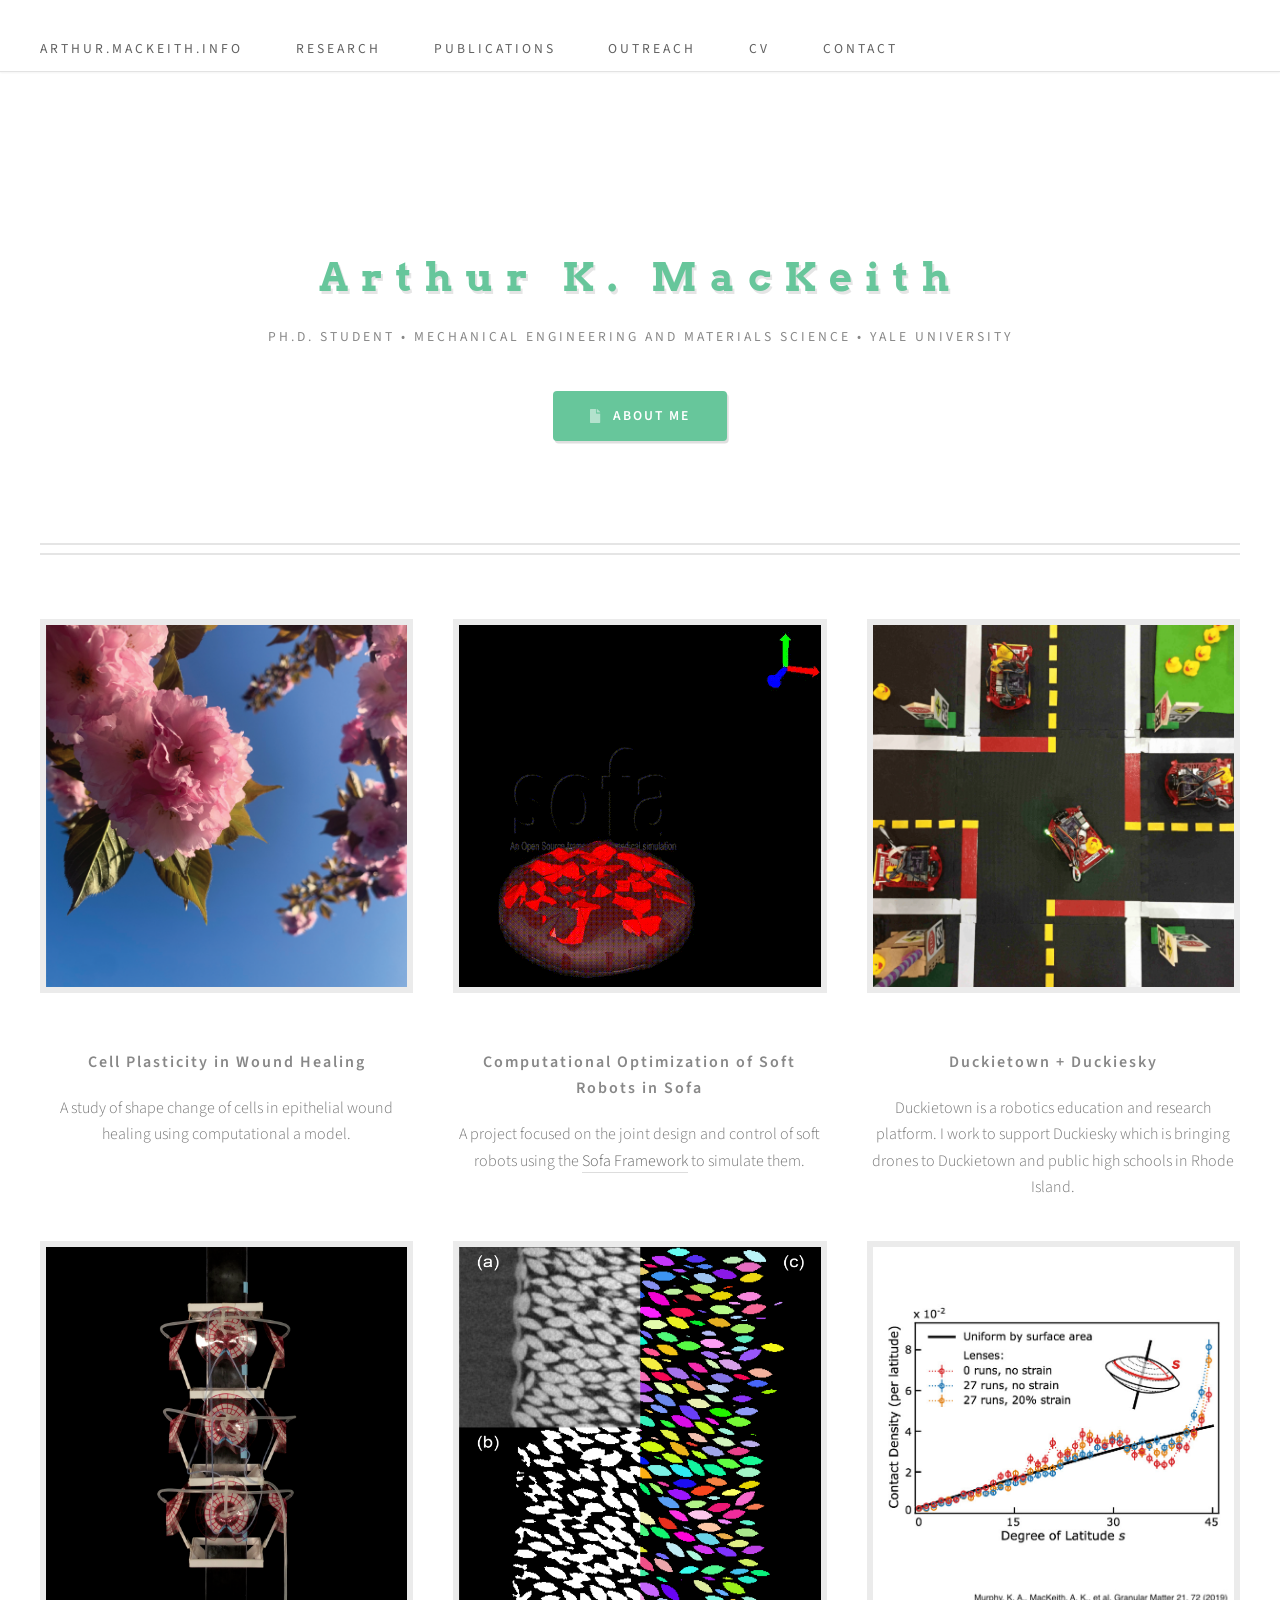
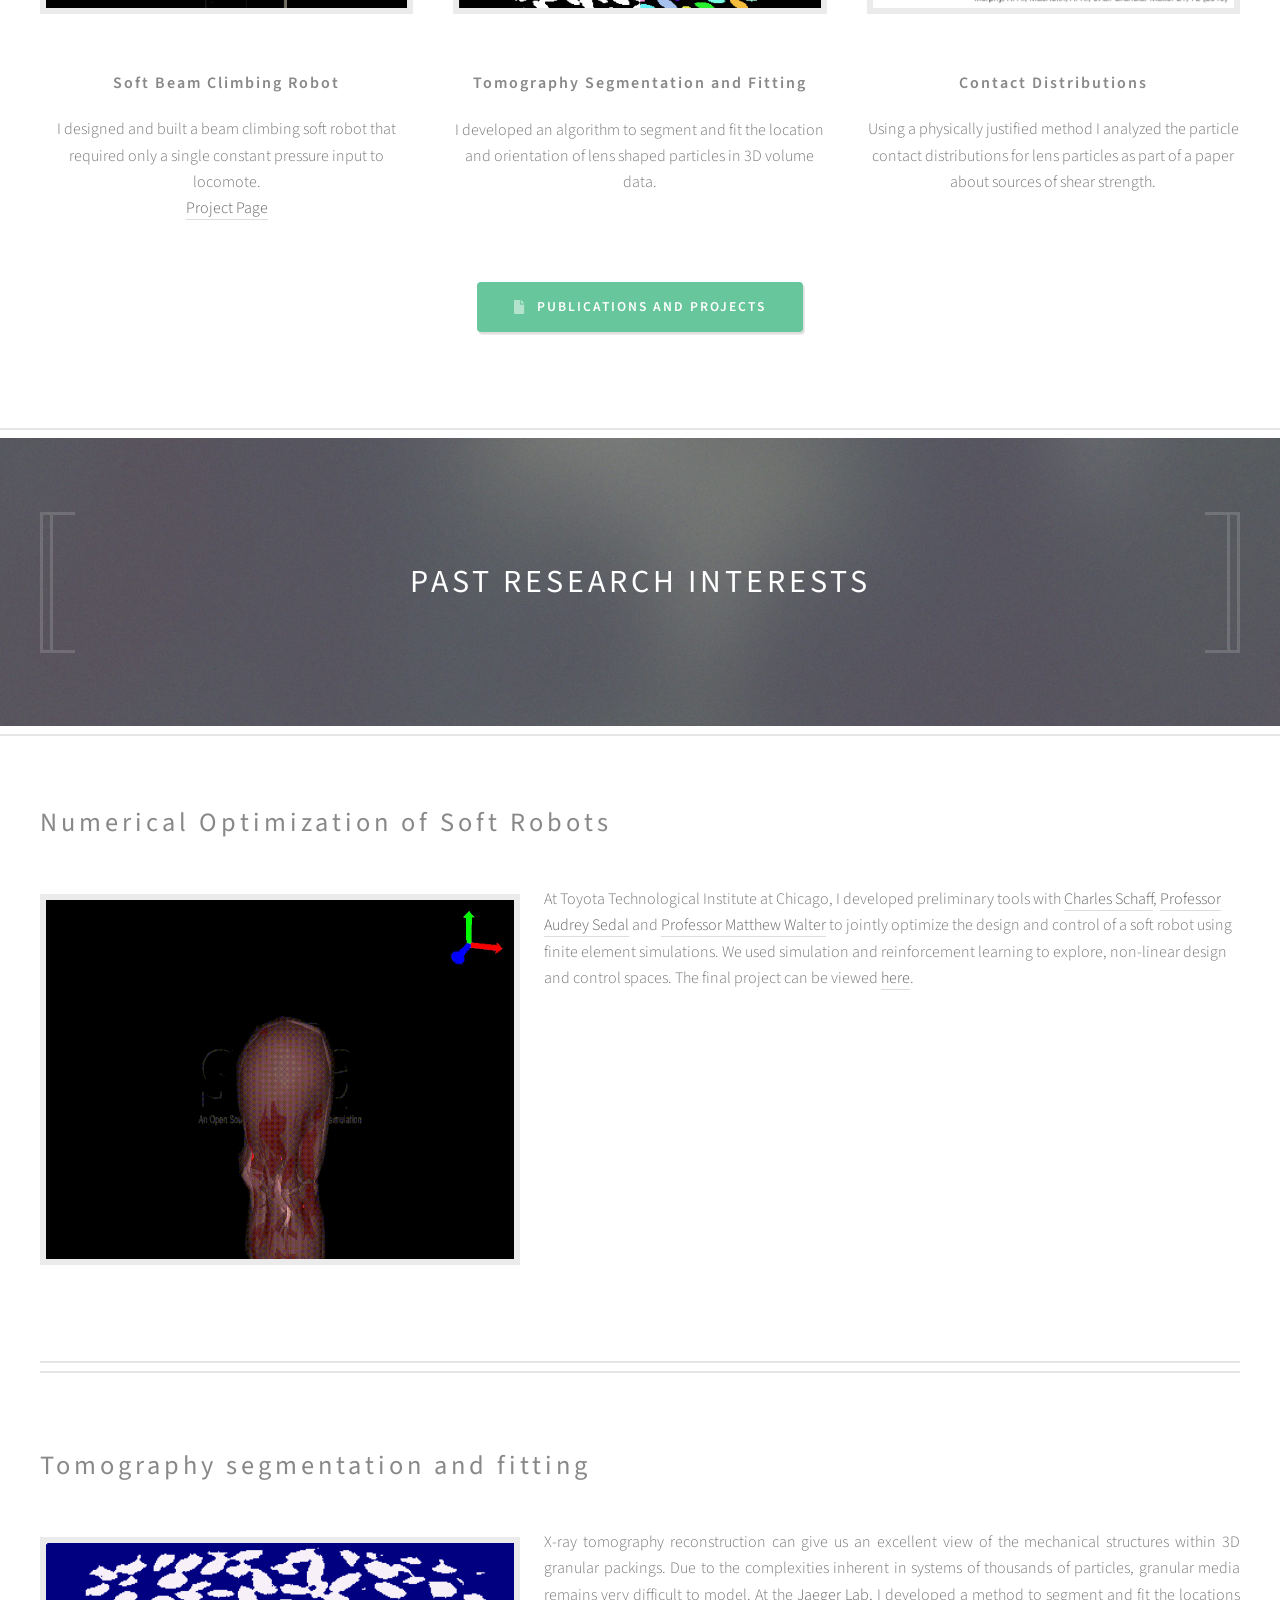
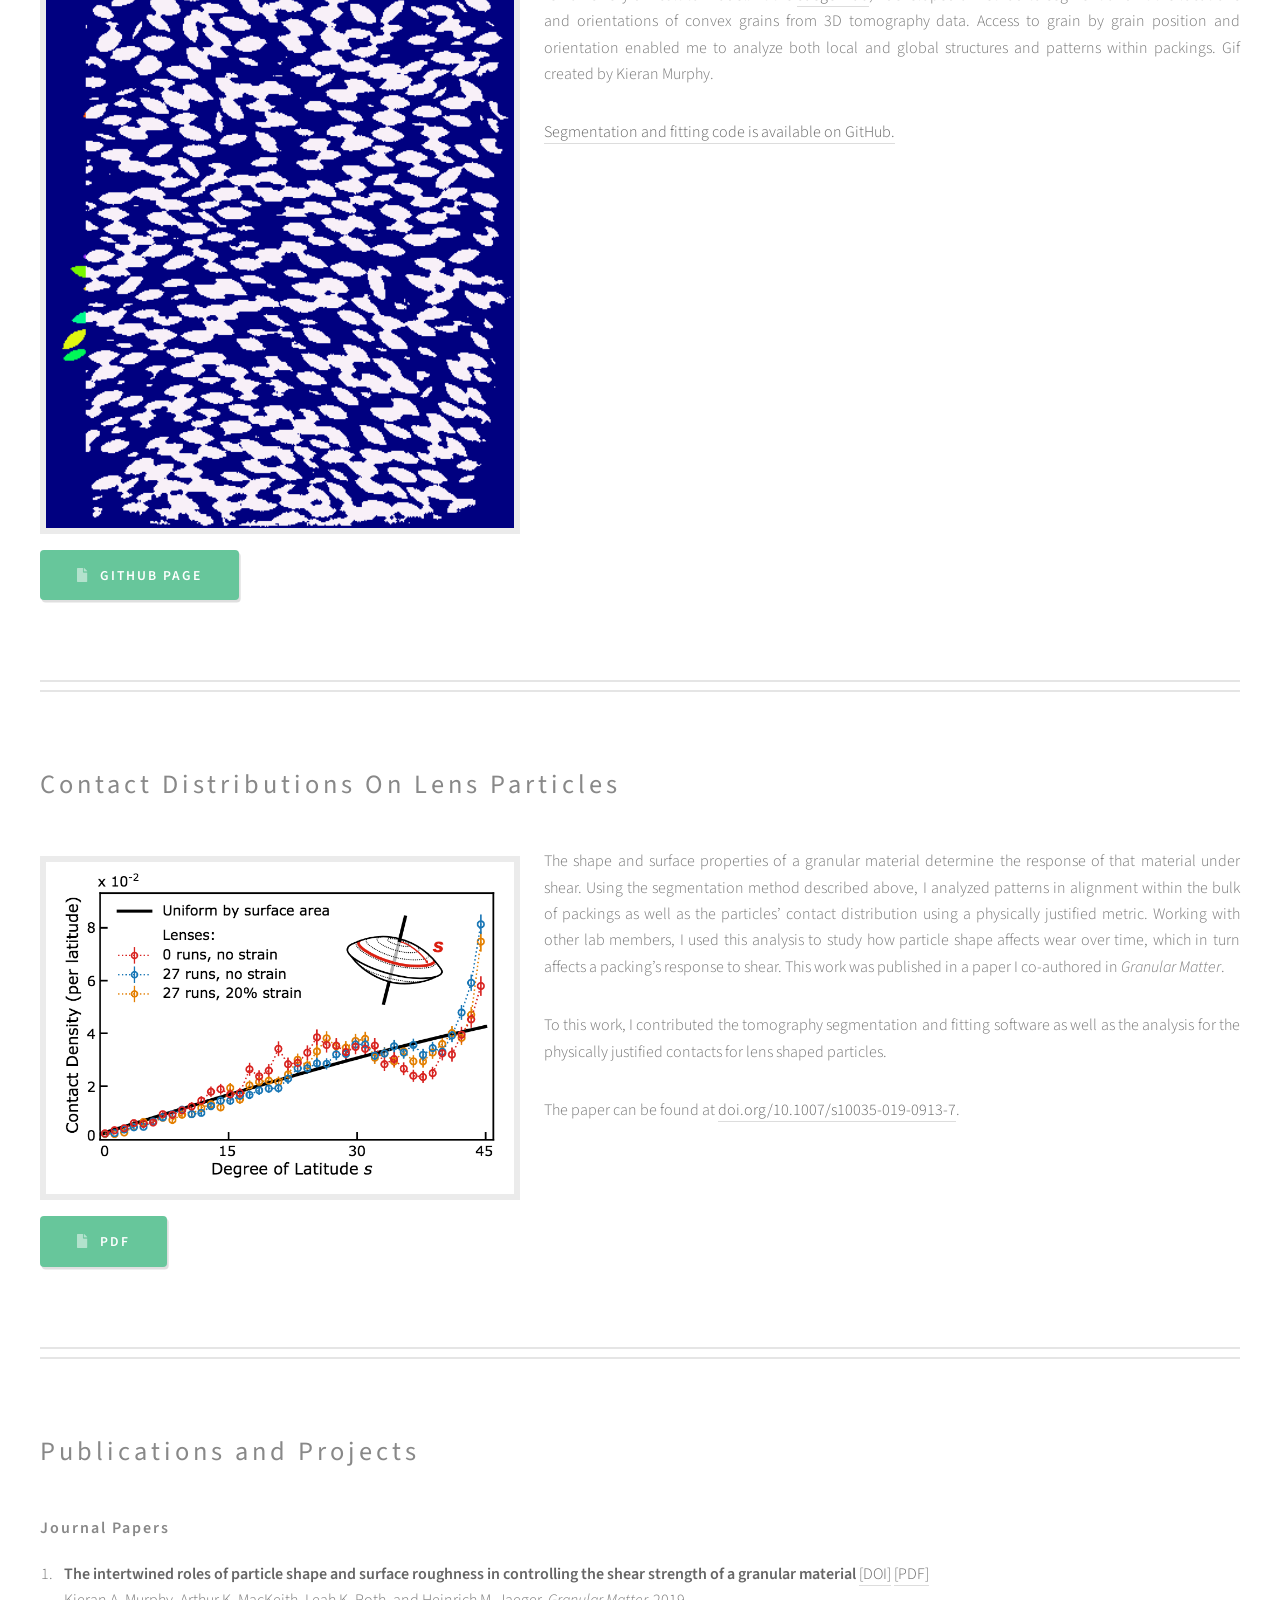
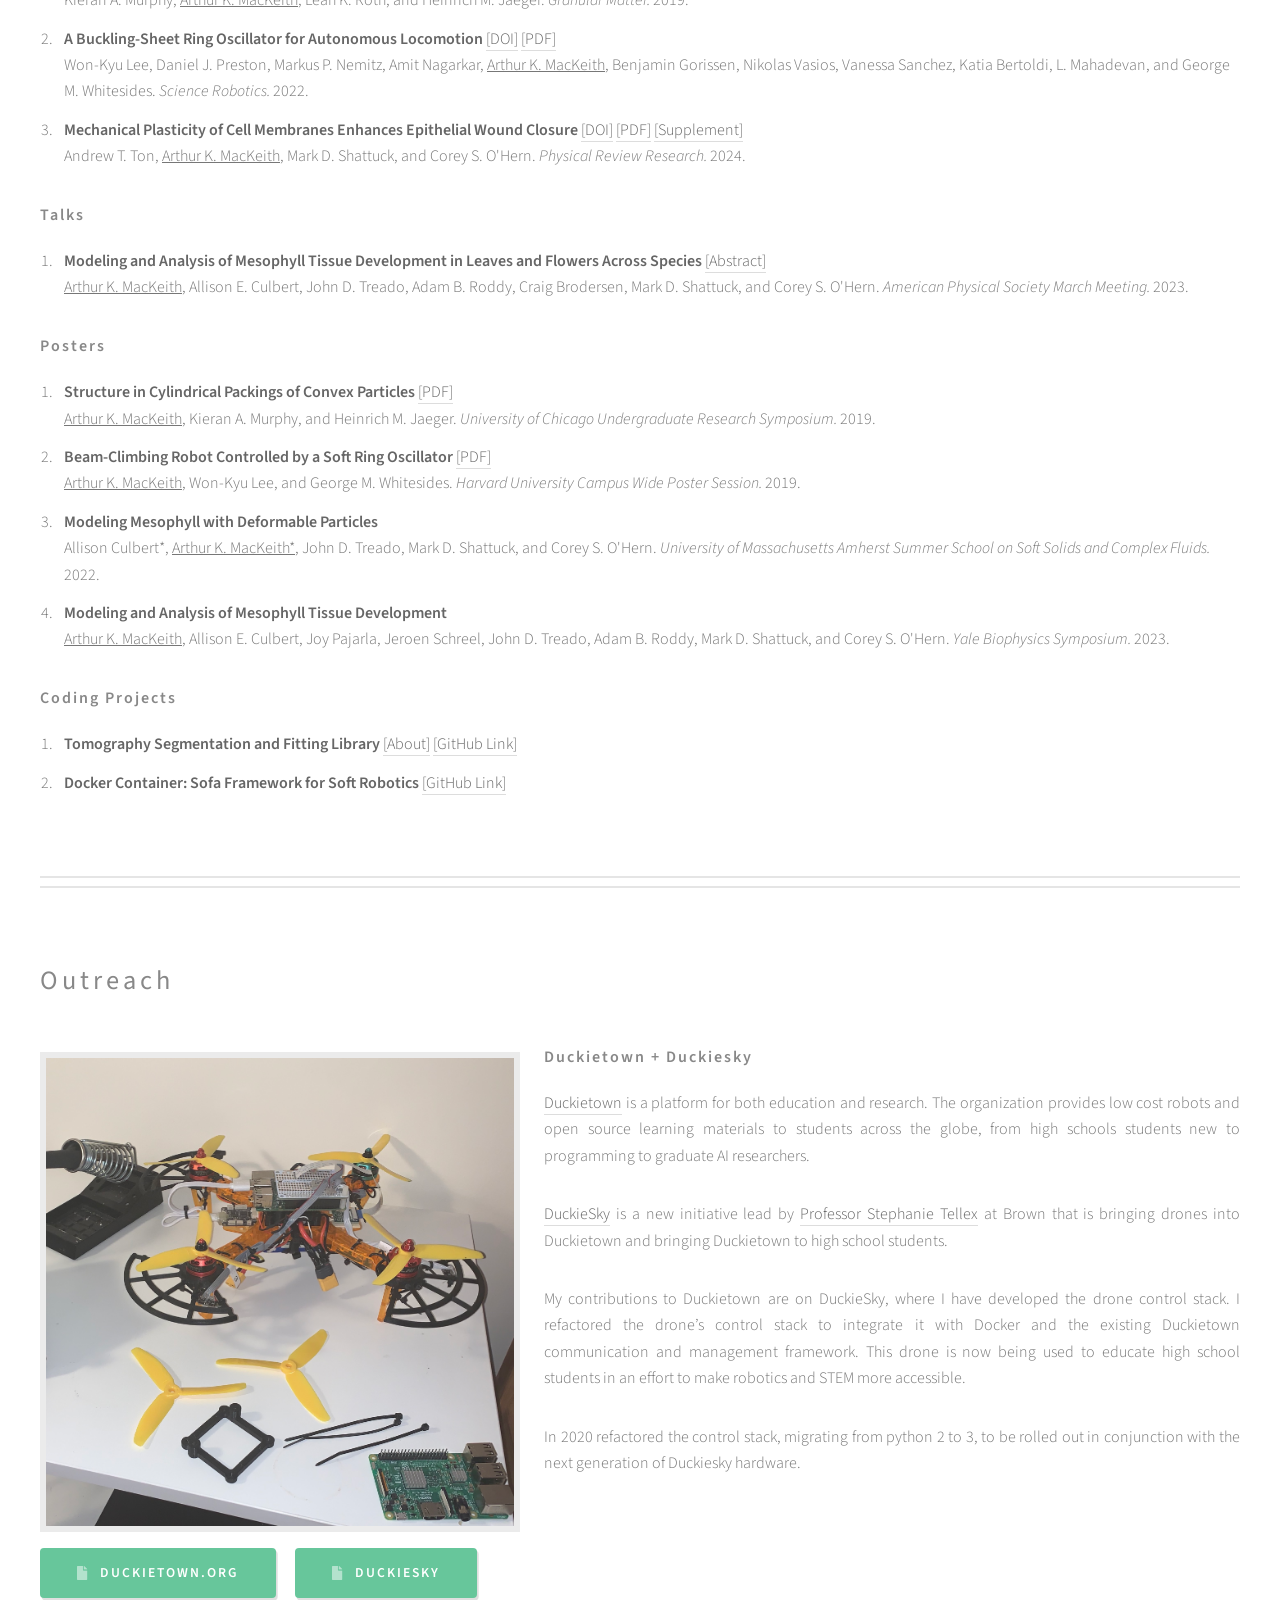
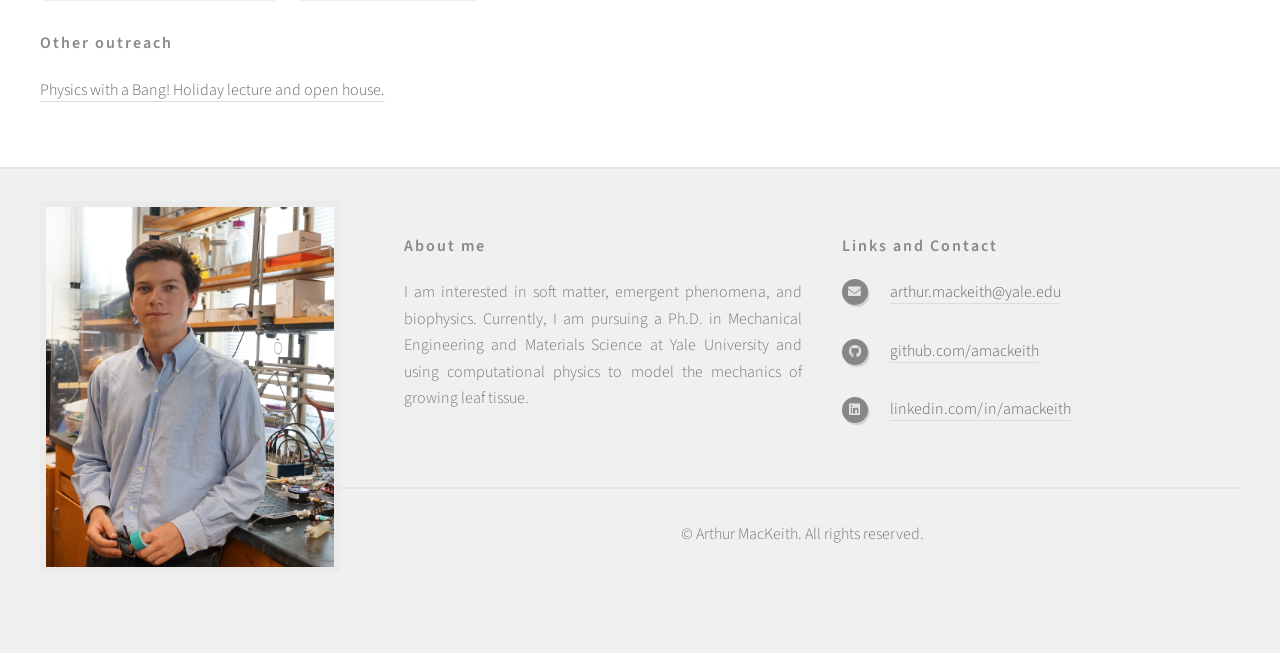
==== commit d29d7102: "sm" ====
--- a/index.html
+++ b/index.html
@@ -56,6 +56,24 @@
 					<div class="container">
 						
 						<div class="row aln-center">
+
+
+
+
+
+							<div class="col-4 col-6-medium col-12-small" href="index.html">
+
+								<!-- Feature -->
+								<section>
+									<a href="#TBD" class="image featured"><img src="images/square_place_holder.png" alt="" /></a>
+									<header>
+										<h3>Cell Plasticity in Wound Healing</h3>
+									</header>
+									<p>A study of shape change of cells in epithelial wound healing using computational a model.</p>
+								</section>
+
+							</div>
+
 							<div class="col-4 col-6-medium col-12-small" href="index.html">
 
 								<!-- Feature -->
@@ -128,7 +146,7 @@
 			<!-- Banner -->
 				<section id="banner">
 					<div class="container">
-						<p>Research Interests, Past and Present</p>
+						<p>Past Research Interests</p>
 					</div>
 				</section>
 
@@ -220,12 +238,13 @@
 
 												<li class="pub">
 													<b>Mechanical Plasticity of Cell Membranes Enhances Epithelial Wound Closure</b>
-													<a href="https://doi.org/10.48550/arXiv.2305.12020" target="_blank">[DOI]</a>
-													<a href="https://arxiv.org/pdf/2305.12020.pdf" target="_blank">[PDF]</a>
+													<a href="https://doi.org/10.1103/PhysRevResearch.6.L012036" target="_blank">[DOI]</a>
+													<a href="https://gibbs.ccny.cuny.edu/publications/shattuck/pdf/PRR6(L012036)2024.pdf" target="_blank">[PDF]</a>
+													<a href="https://gibbs.ccny.cuny.edu/publications/shattuck/pdf/PRR6(L012036)2024sup.pdf" target="_blank">[Supplement]</a>
 													<br>
 
 													Andrew T. Ton, <u> Arthur K. MacKeith</u>, Mark D. Shattuck, and Corey S. O'Hern.
-													<i>Submitted for review.</i> 2023.
+													<i>Physical Review Research.</i> 2024.
 													<br>
 												</li>
                                             </ol>
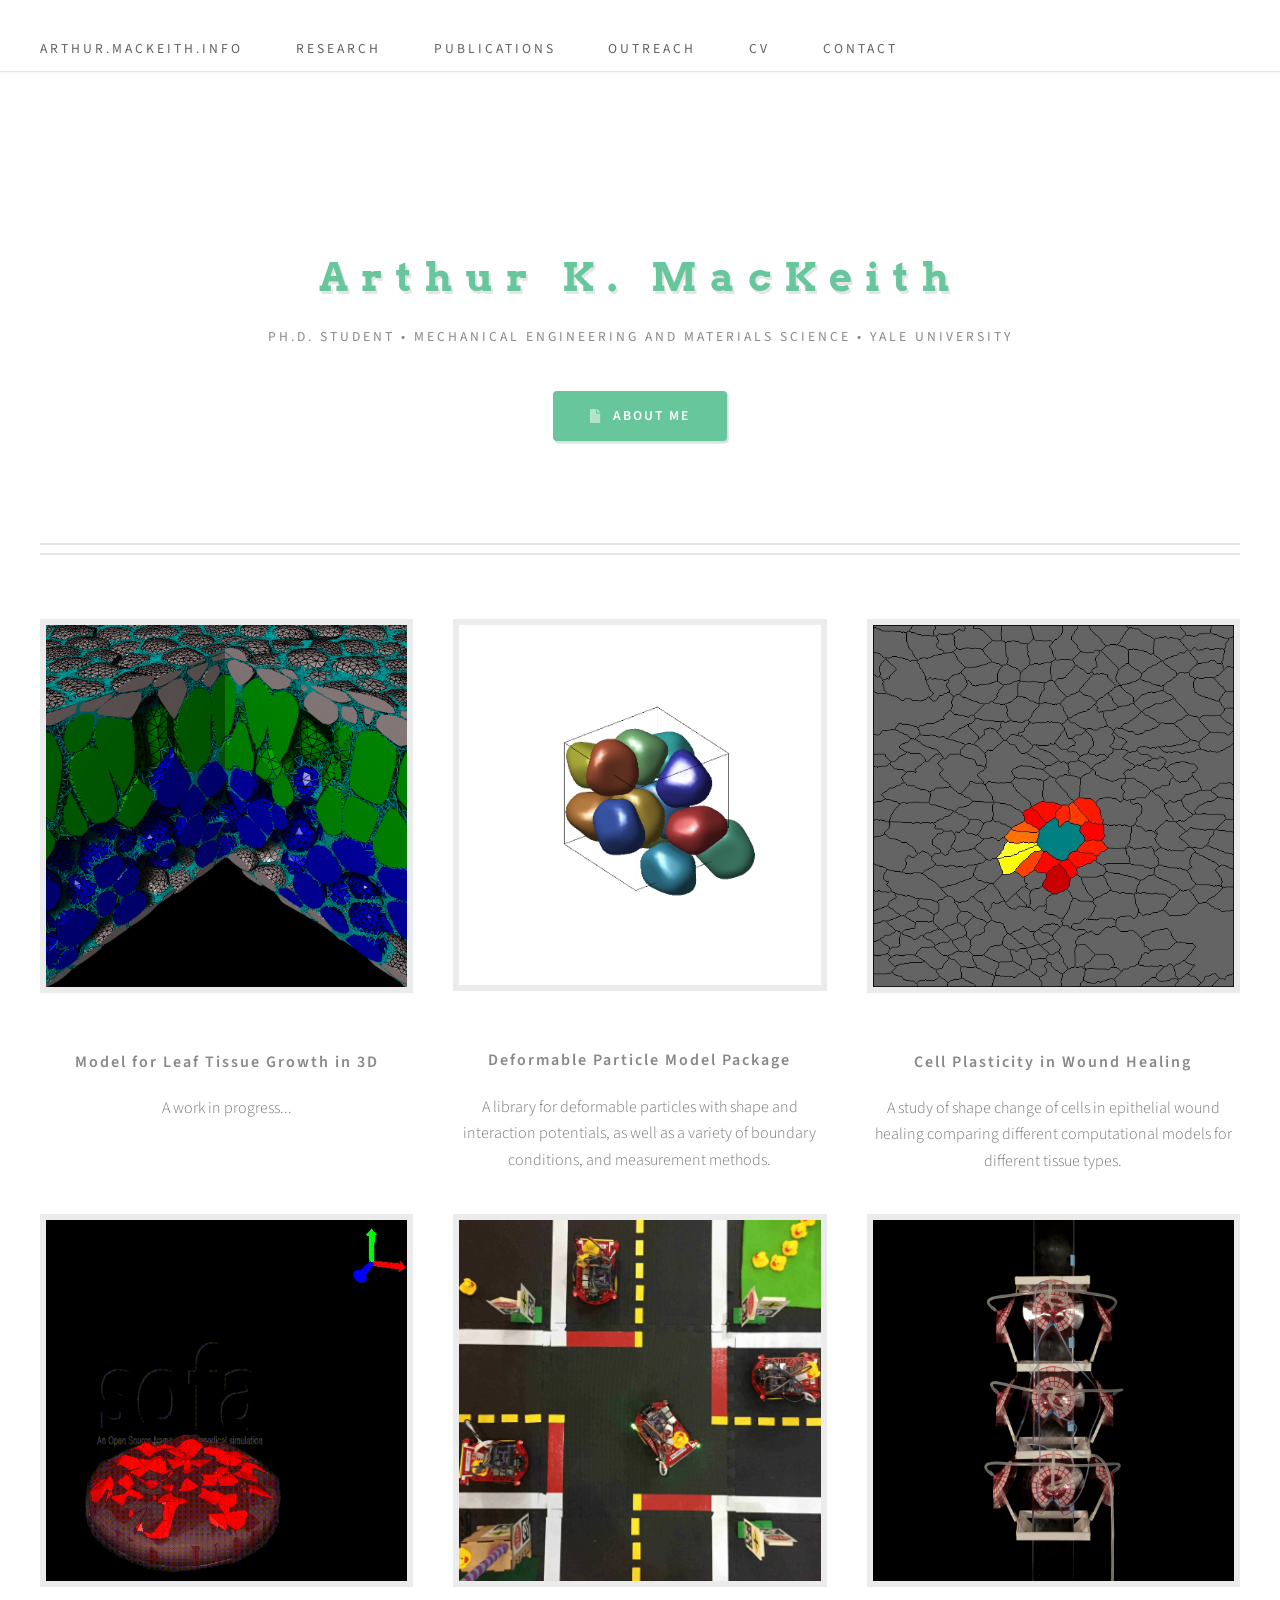
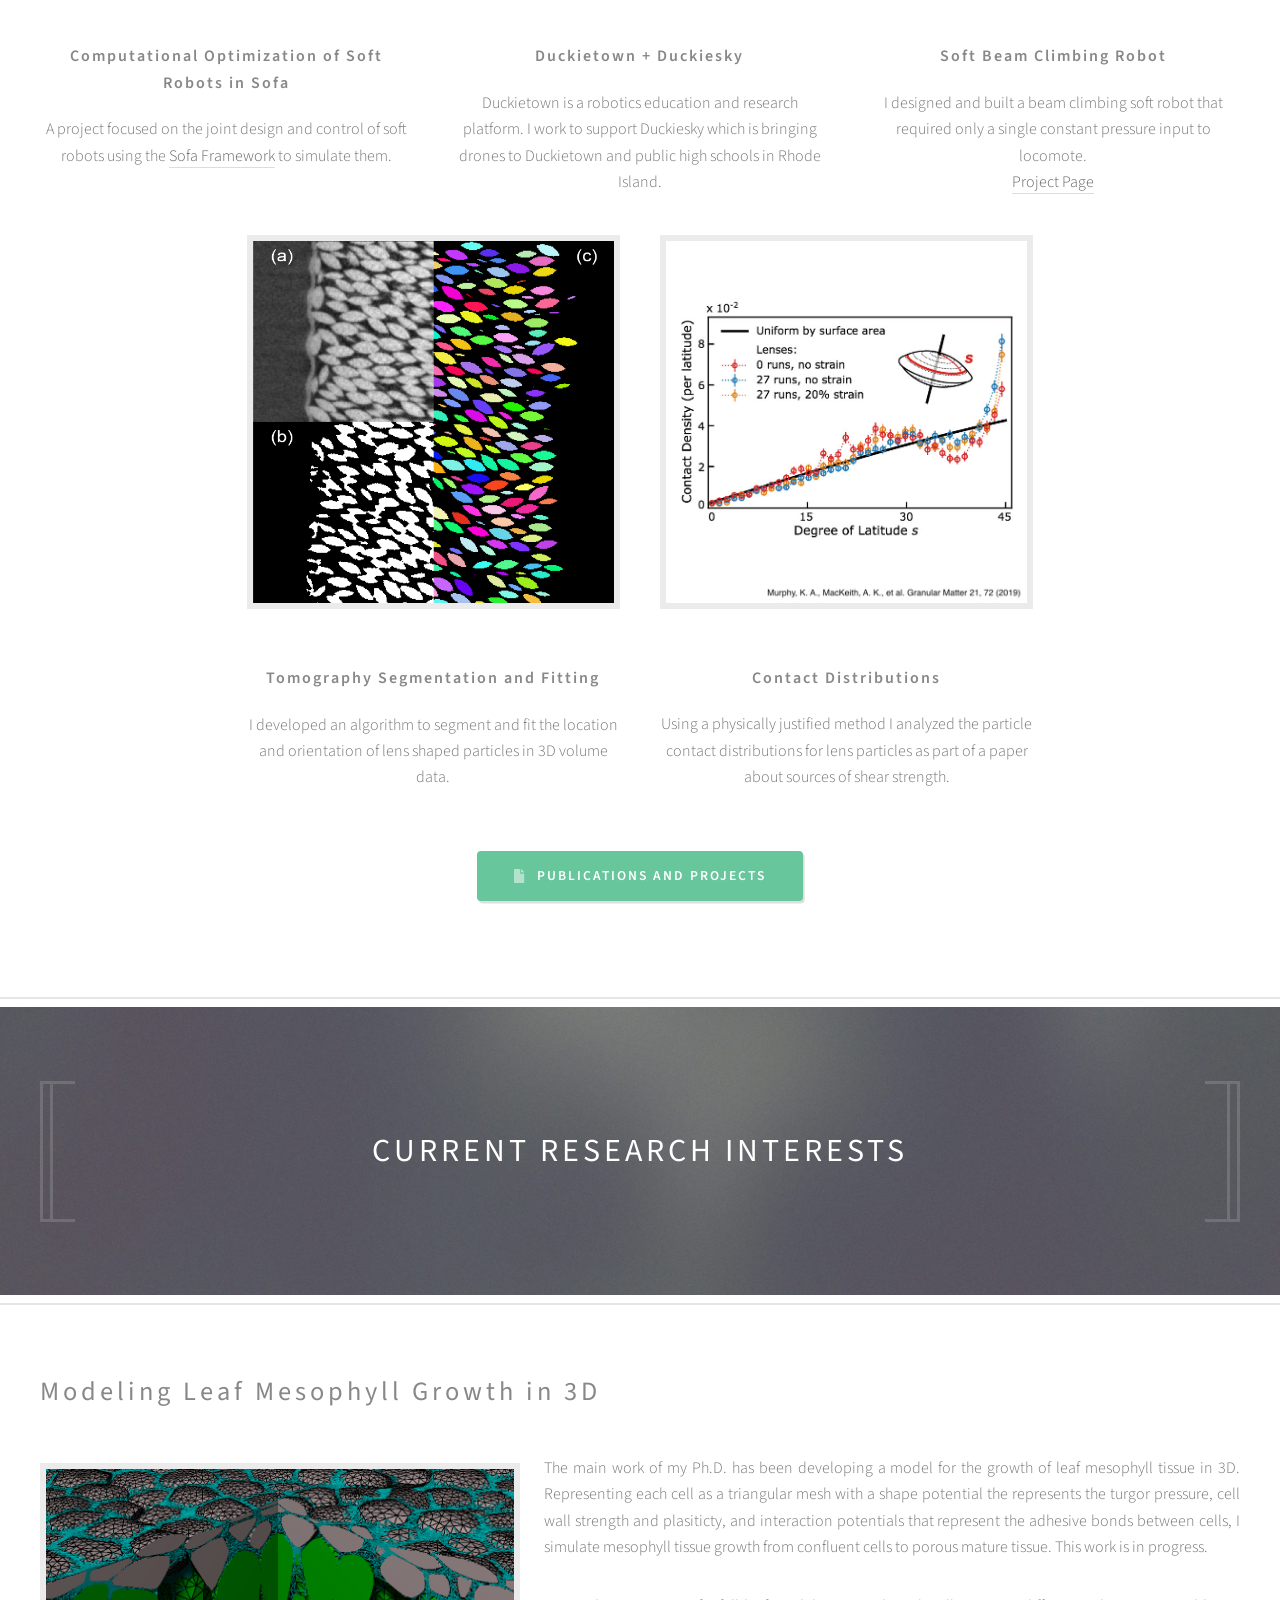
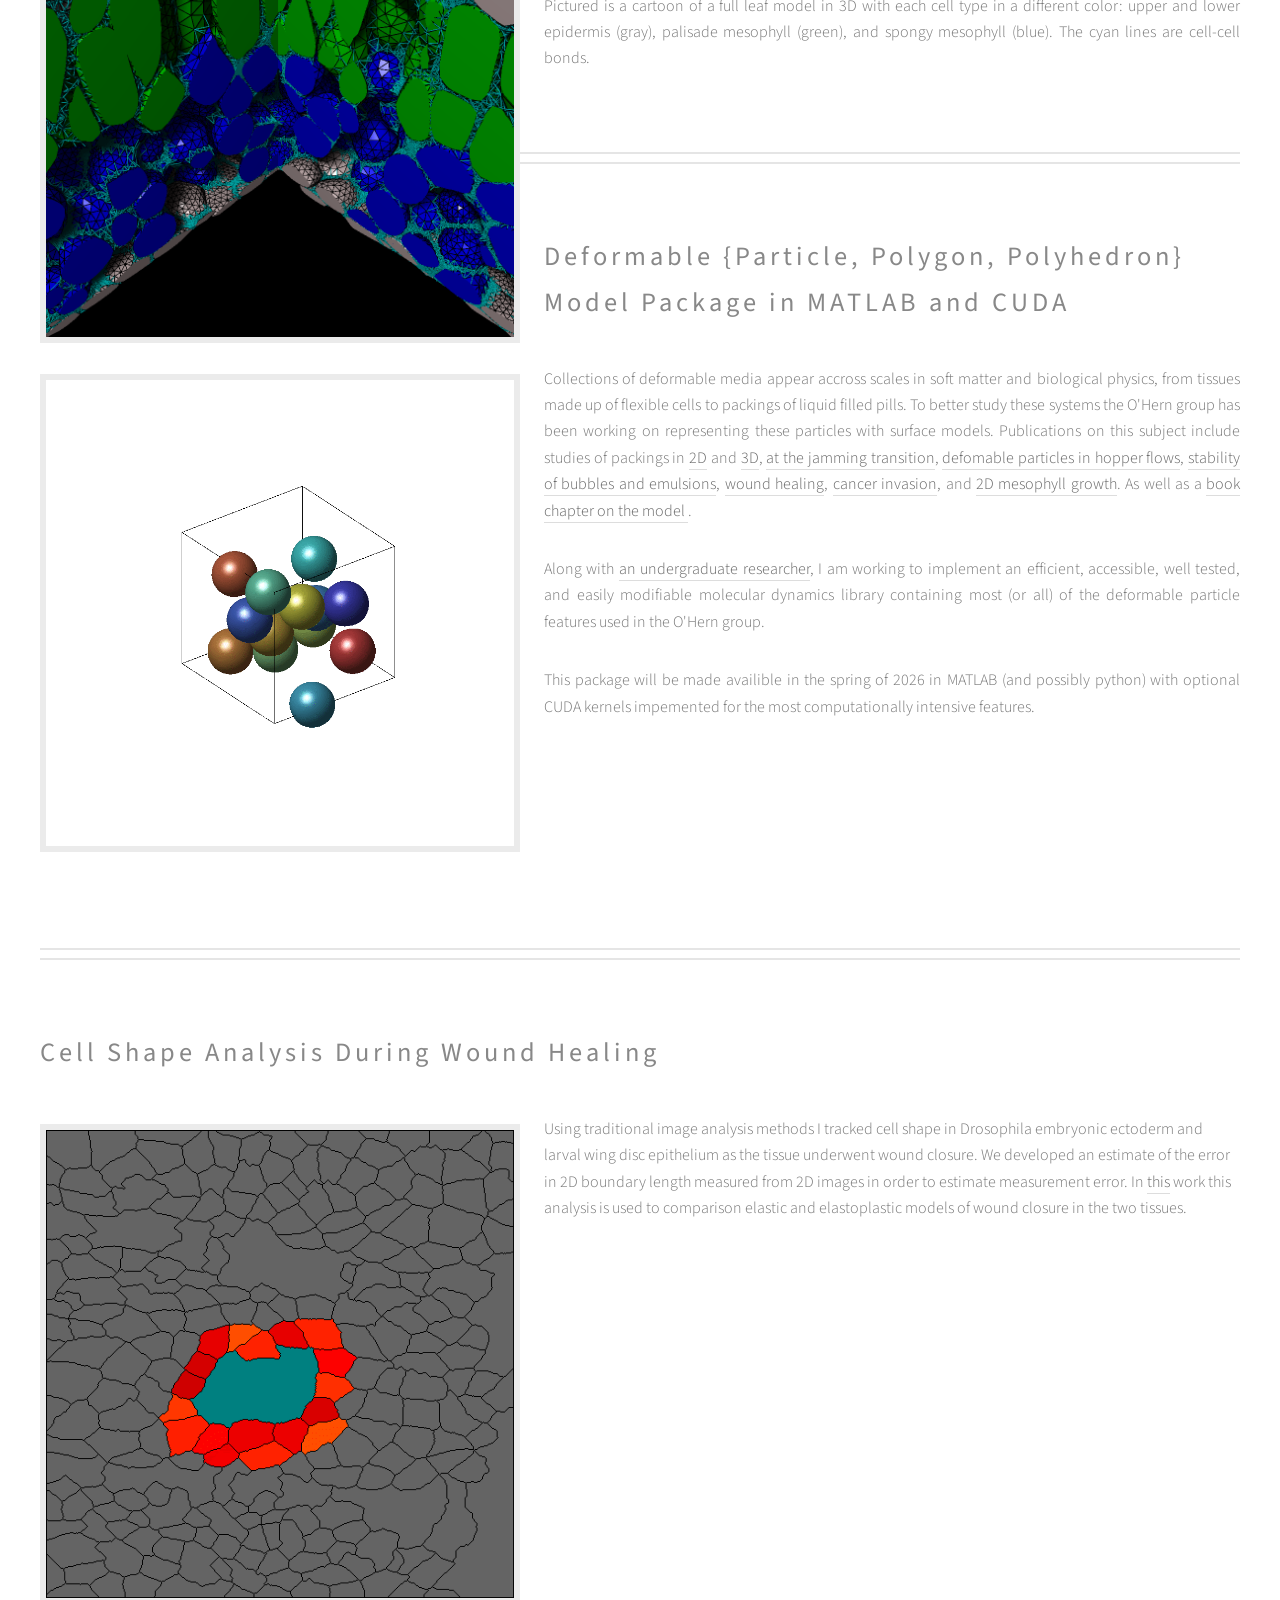
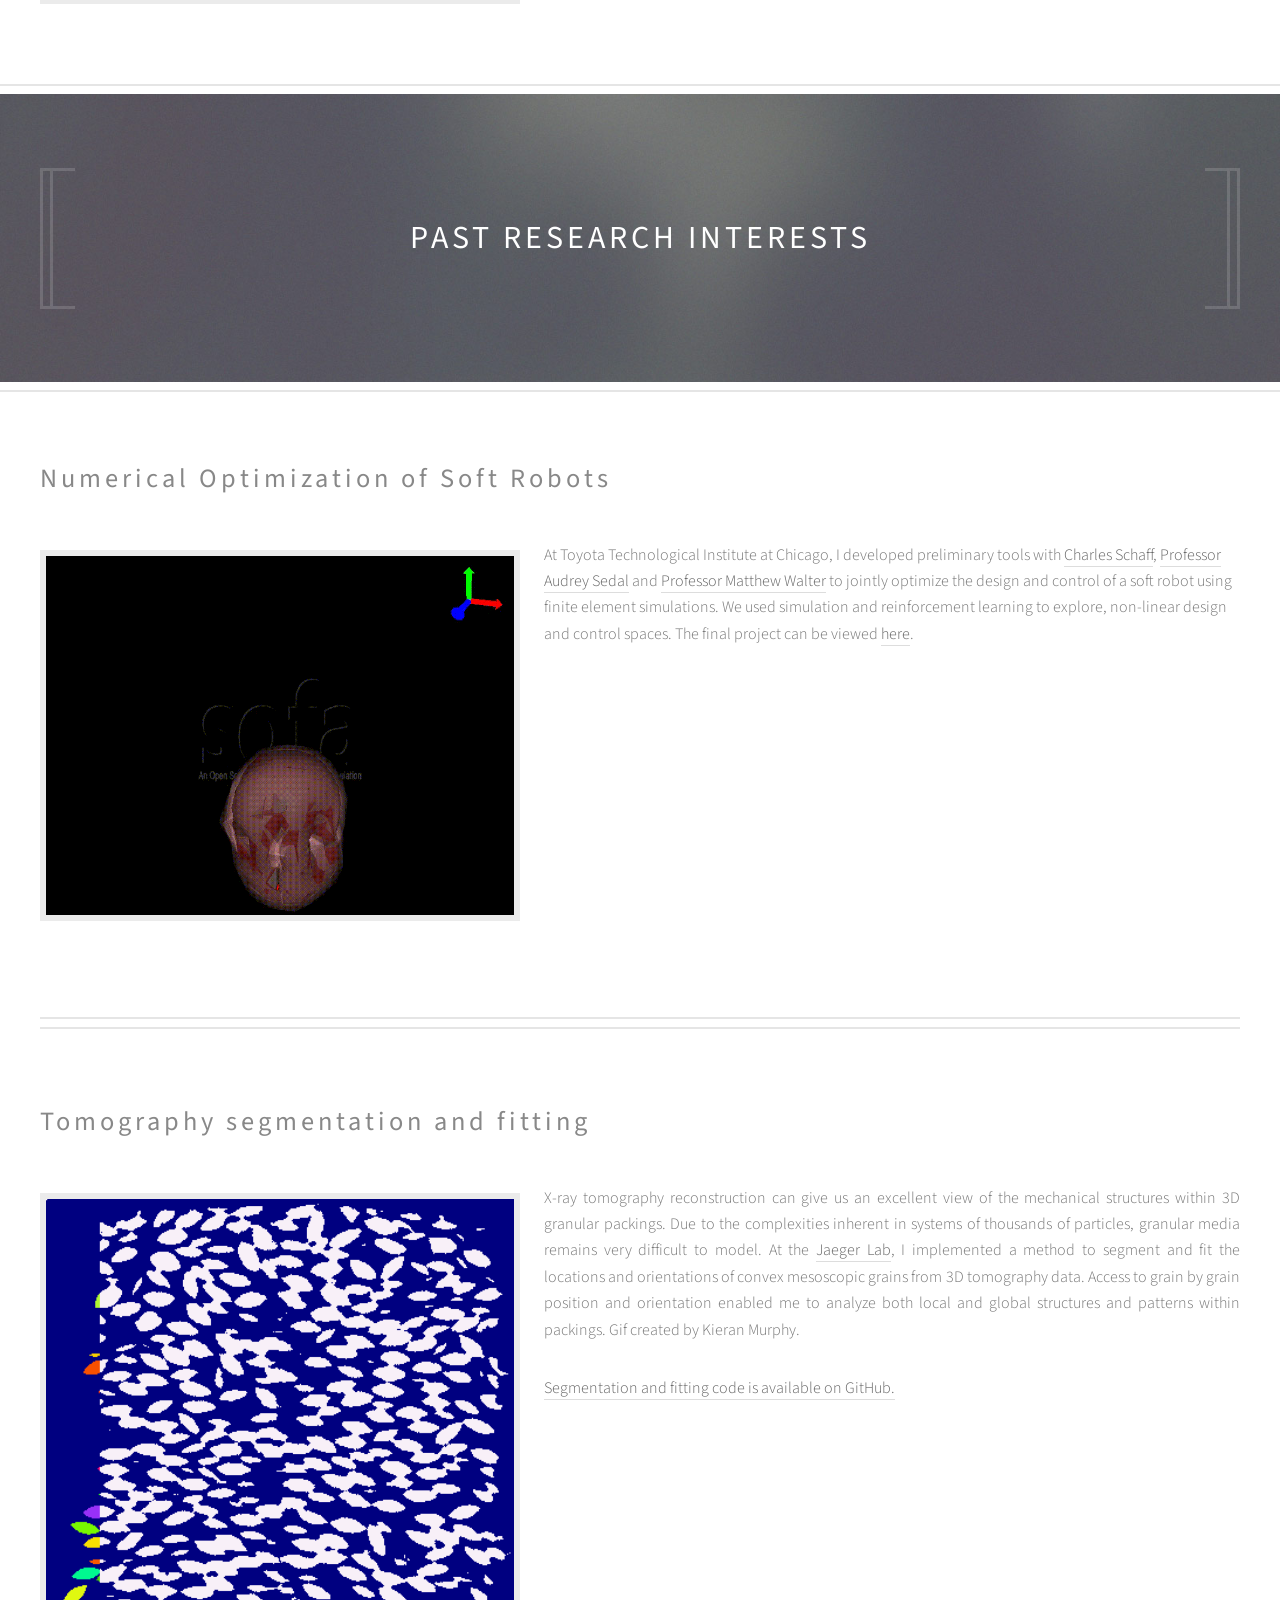
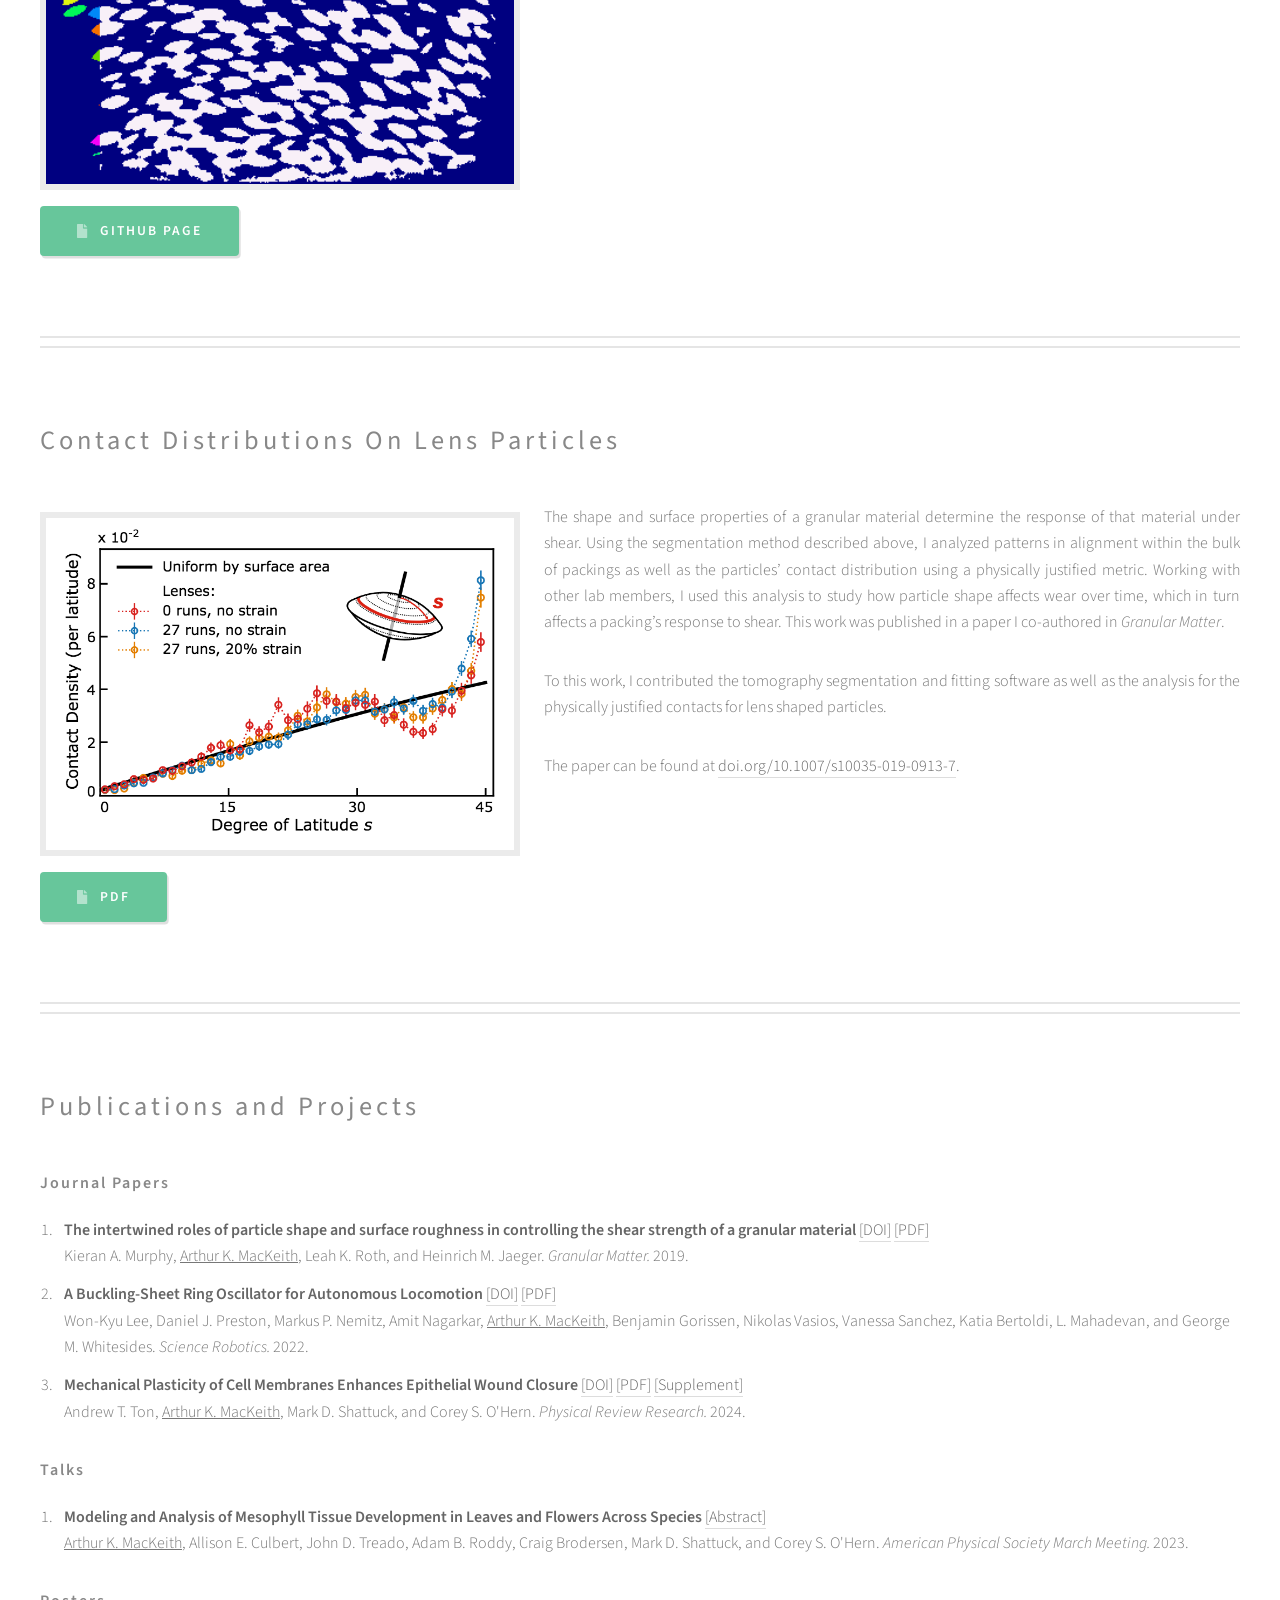
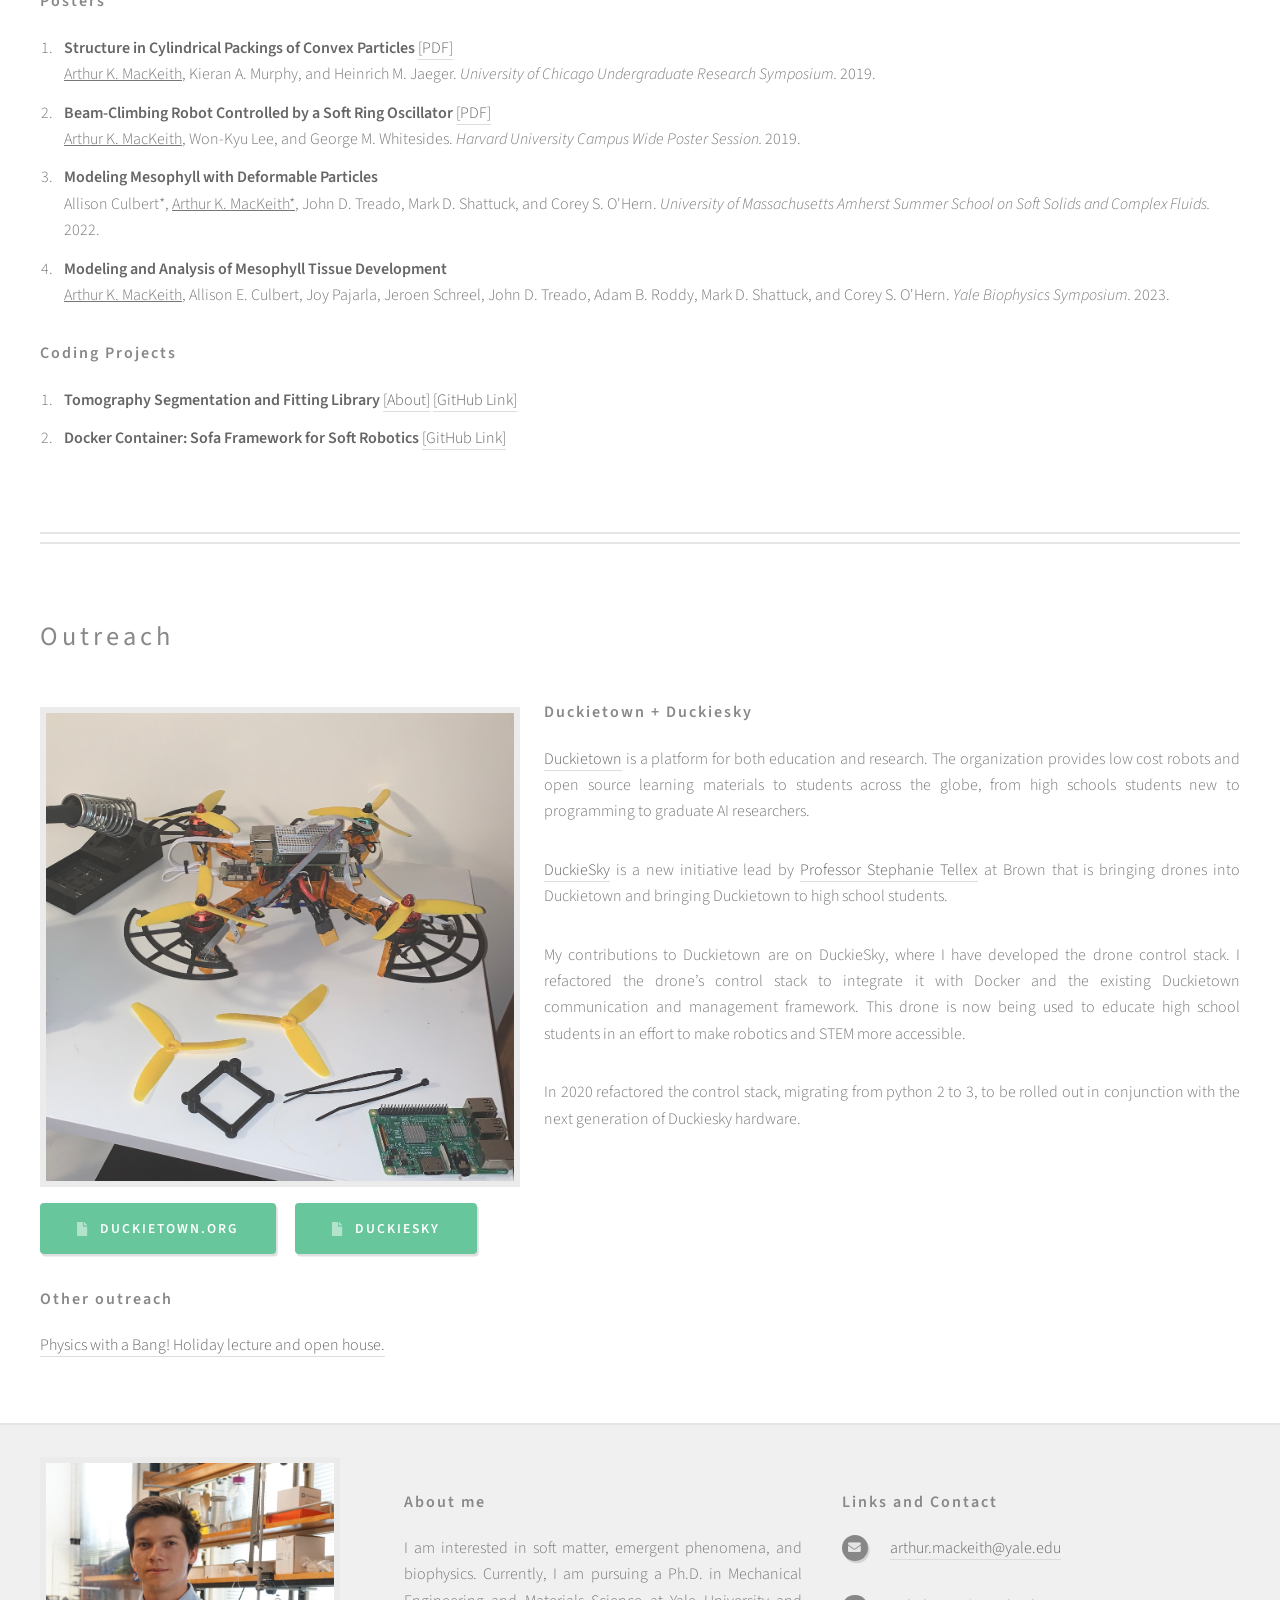
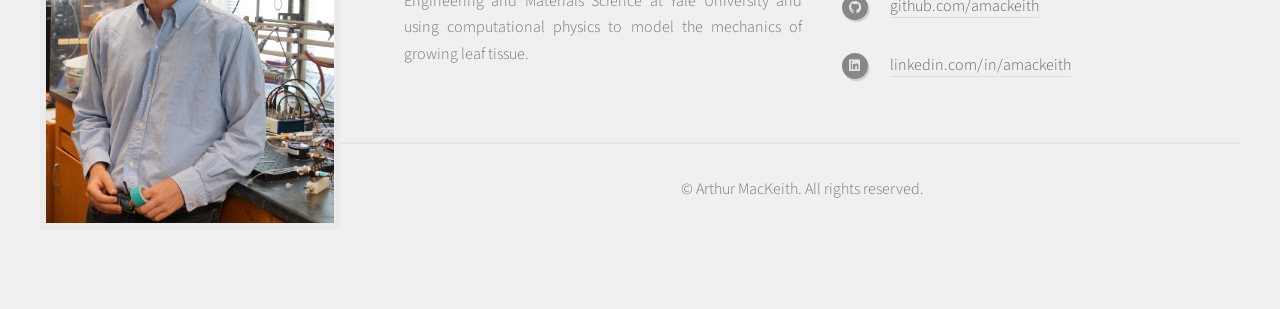
==== commit 75c4c789: "update" ====
--- a/index.html
+++ b/index.html
@@ -4,7 +4,7 @@
 	pixelarity.com | hello@pixelarity.com
 	License: pixelarity.com/license
 -->
-<html>
+<html lang="en">
 	<head>
 		<title>Arthur.MacKeith.info</title>
 		<meta charset="utf-8" />
@@ -27,10 +27,7 @@
 								<li><a  href="#publications"><span>Publications</span></a></li>
 								<li><a  href="#outreach"><span>Outreach</span></a></li>
 								<li><a  href="Arthur_MacKeith_website_cv.pdf"><span>CV</span></a></li>
-								<li>
-									<a href="#footer" ><span>Contact</span></a>
-									
-								</li>
+								<li><a href="#footer" ><span>Contact</span></a></li>
 							</ul>
 						</nav>	
 					</div>
@@ -56,25 +53,45 @@
 					<div class="container">
 						
 						<div class="row aln-center">
-
-
-
-
-
-							<div class="col-4 col-6-medium col-12-small" href="index.html">
+							<div class="col-4 col-6-medium col-12-small">
 
 								<!-- Feature -->
 								<section>
-									<a href="#TBD" class="image featured"><img src="images/square_place_holder.png" alt="" /></a>
+									<a href="#mesophyll3d" class="image featured"><img src="images/demo_plant_tissue_dpm.png" alt="" /></a>
+									<header>
+										<h3>Model for Leaf Tissue Growth in 3D</h3>
+									</header>
+									<p> A work in progress... </p>
+								</section>
+
+							</div>
+							<div class="col-4 col-6-medium col-12-small">
+
+								<!-- Feature -->
+								<section>
+									<a href="#dpm_package" class="image featured"><img src="images/dpm_demo_frame.png" alt="" /></a>
+									<header>
+										<h3>Deformable Particle Model Package</h3>
+									</header>
+									<p>A library for deformable particles with shape and interaction potentials, as well as a variety of boundary conditions, and measurement methods. </p>
+								</section>
+
+							</div>
+
+							<div class="col-4 col-6-medium col-12-small">
+
+								<!-- Feature -->
+								<section>
+									<a href="#cellplasticity" class="image featured"><img src="images/wound_healing_frame.jpg" alt="" /></a>
 									<header>
 										<h3>Cell Plasticity in Wound Healing</h3>
 									</header>
-									<p>A study of shape change of cells in epithelial wound healing using computational a model.</p>
+									<p>A study of shape change of cells in epithelial wound healing comparing different computational models for different tissue types. </p>
 								</section>
 
 							</div>
 
-							<div class="col-4 col-6-medium col-12-small" href="index.html">
+							<div class="col-4 col-6-medium col-12-small">
 
 								<!-- Feature -->
 									<section>
@@ -106,7 +123,8 @@
 									<header>
 										<h3>Soft Beam Climbing Robot</h3>
 									</header>
-									<p>I designed and built a beam climbing soft robot that required only a single constant pressure input to locomote. <br><a href="beam_climber.html">Project Page</a></a></p>
+									<p>I designed and built a beam climbing soft robot that required only a single constant pressure input to locomote. <br><a href="beam_climber.html">Project Page</a>
+									</p>
 								</section>
 
 							</div>
@@ -144,11 +162,82 @@
 				</section>
 
 			<!-- Banner -->
-				<section id="banner">
-					<div class="container">
-						<p>Past Research Interests</p>
-					</div>
-				</section>
+			<section id="banner">
+				<div class="container" id="current_research_interests">
+					<p>Current Research Interests</p>
+				</div>
+			</section>
+
+			<section id="main">
+				<div class="container">
+					<div class="row">
+
+						<!-- Content once I have news <div id="content" class="col-8 col-12-medium">-->
+						<div id="content" >
+							<!-- Post -->
+							<article class="box post" id="mesophyll3d">
+								<header>
+									<h2><a>Modeling Leaf Mesophyll Growth in 3D</a></h2>
+								</header>
+								<a  class="image left"><img src="images/demo_plant_tissue_dpm.png" alt="" /></a>
+
+								<p>The main work of my Ph.D. has been developing a model for the growth of leaf mesophyll tissue in 3D. Representing each cell as a triangular mesh with a shape potential the represents the turgor pressure, cell wall strength and plasiticty, and interaction potentials that represent the adhesive bonds between cells, I simulate mesophyll tissue growth from confluent cells to porous mature tissue. This work is in progress.</p>
+								<p>Pictured is a cartoon of a full leaf model in 3D with each cell type in a different color: upper and lower epidermis (gray), palisade mesophyll (green), and spongy mesophyll (blue). The cyan lines are cell-cell bonds.</p>
+							</article>
+
+							<article class="box post" id="dpm_package">
+								<header>
+									<h2><a>Deformable {Particle, Polygon, Polyhedron} Model Package in MATLAB and CUDA</a></h2>
+								</header>
+								<a  class="image left"><img src="images/dpm_demo.gif" alt="" /></a>
+								<p>
+								Collections of deformable media appear accross scales in soft matter and biological physics, from tissues made up of flexible cells to packings of liquid filled pills. To better study these systems the O'Hern group has been working on representing these particles with surface models.
+
+								Publications on this subject include studies of packings in <a href="https://doi.org/10.1103/PhysRevMaterials.5.055605">2D</a> and <a href="https://doi.org/10.1039/d1sm01228b">3D</a>, <a href="https://doi.org/10.1103/PhysRevLett.121.248003">at the jamming transition</a>, <a href="https://doi.org/10.1039/d2sm01079h"> defomable particles in hopper flows</a>, <a href="https://doi.org/10.1039/c9sm00775j">stability of bubbles and emulsions</a>, <a href="https://doi.org/10.1103/PhysRevResearch.6.L012036">wound healing</a>, <a href="https://doi.org/10.1063/5.0209019">cancer invasion</a>, and <a href="https://doi.org/10.1098/rsif.2022.0602">2D mesophyll growth</a>.
+								As well as a <a href="https://jamming.research.yale.edu/files/papers/bk.pdf">book chapter on the model </a>.</p>
+								<p>
+								Along with <a href="">an undergraduate researcher</a>, I am working to implement an efficient, accessible, well tested, and easily modifiable molecular dynamics library containing most (or all) of the deformable particle features used in the O'Hern group.
+								</p>
+								<p>This package will be made availible in the spring of 2026 in MATLAB (and possibly python) with optional CUDA kernels impemented for the most computationally intensive features.</p>
+								<ul class="actions">
+									<!--li><a href="https://github.com/amackeith/tomography_segmentation_and_fitting" class="button icon solid fa-file">GitHub Page</a></!-->
+								</ul>
+							</article>
+
+							<!-- Post -->
+							<article class="box post" id="cellplasticity">
+								<header>
+									<h2><a>Cell Shape Analysis During Wound Healing</a></h2>
+								</header>
+								<a  class="image left"><img src="images/wound_healing_movie.gif" alt="" /></a>
+								Using traditional image analysis methods I tracked cell shape in Drosophila embryonic ectoderm and larval wing disc epithelium as the tissue underwent wound closure. We developed an estimate of the error in 2D boundary length measured from 2D images in order to estimate measurement error. In <a href="https://doi.org/10.1103/PhysRevResearch.6.L012036">this</a> work this analysis is used to comparison elastic and elastoplastic models of wound closure in the two tissues.</p>
+								<ul class="actions">
+									<!--li><a href="https://github.com/amackeith/tomography_segmentation_and_fitting" class="button icon solid fa-file">GitHub Page</a></!-->
+								</ul>
+							</article>
+
+
+
+
+
+
+
+
+
+						</div>
+
+
+					</div>
+				</div>
+
+			</section>
+
+			<!-- Banner -->
+			<section id="banner">
+				<div class="container" id="past_research_interests">
+					<p>Past Research Interests</p>
+				</div>
+			</section>
 
 			<!-- Main -->
 				<section id="main">
@@ -166,7 +255,7 @@
 											<a  class="image left"><img src="images/sofa_movie.gif" alt="" /></a>
                                             At Toyota Technological Institute at Chicago, I developed preliminary tools with <a href="https://scholar.google.com/citations?user=MxantswAAAAJ&hl=en">Charles Schaff</a>, <a  href="https://www.audreysedal.net/">
                                                 Professor Audrey Sedal</a> and <a href="https://ttic.uchicago.edu/~mwalter/">
-                                                Professor Matthew Walter</a> to jointly optimize the design and control of a soft robot using finite element simulations. We used simulation and reinforcement learning to explore, non-linear design and control spaces. The final project can be viewed <a href="https://sites.google.com/ttic.edu/evolving-soft-robots">here</a>.</p>
+                                                Professor Matthew Walter</a> to jointly optimize the design and control of a soft robot using finite element simulations. We used simulation and reinforcement learning to explore, non-linear design and control spaces. The final project can be viewed <a href="https://sites.google.com/ttic.edu/evolving-soft-robots">here</a>.
 											<ul class="actions">
                                                 <!--li><a href="https://github.com/amackeith/tomography_segmentation_and_fitting" class="button icon solid fa-file">GitHub Page</a></!-->
                                             </ul>
@@ -180,7 +269,7 @@
 											</header>
 											<a   class="image left"><img src="images/sands_of_time.gif" alt="" /></a>
 											
-											<p>X-ray tomography reconstruction can give us an excellent view of the mechanical structures within 3D granular packings. Due to the complexities inherent in systems of thousands of particles, granular media remains very difficult to model. At the <a href="http://www.jaegerlab.com">Jaeger Lab</a>, I developed a method to segment and fit the locations and orientations of convex grains from 3D tomography data. Access to grain by grain position and orientation enabled me to analyze both local and global structures and patterns within packings. Gif created by Kieran Murphy.</p>
+											<p>X-ray tomography reconstruction can give us an excellent view of the mechanical structures within 3D granular packings. Due to the complexities inherent in systems of thousands of particles, granular media remains very difficult to model. At the <a href="http://www.jaegerlab.com">Jaeger Lab</a>, I implemented a method to segment and fit the locations and orientations of convex mesoscopic grains from 3D tomography data. Access to grain by grain position and orientation enabled me to analyze both local and global structures and patterns within packings. Gif created by Kieran Murphy.</p>
                                             <p><a href="https://github.com/amackeith/tomography_segmentation_and_fitting">Segmentation and fitting code is available on GitHub.</a></p>
 											<ul class="actions">
 												<li><a href="https://github.com/amackeith/tomography_segmentation_and_fitting" class="button icon solid fa-file">GitHub Page</a></li>
@@ -236,7 +325,7 @@
 													<br>
 												</li>
 
-												<li class="pub">
+												<li class="pub" id="ton_paper">
 													<b>Mechanical Plasticity of Cell Membranes Enhances Epithelial Wound Closure</b>
 													<a href="https://doi.org/10.1103/PhysRevResearch.6.L012036" target="_blank">[DOI]</a>
 													<a href="https://gibbs.ccny.cuny.edu/publications/shattuck/pdf/PRR6(L012036)2024.pdf" target="_blank">[PDF]</a>
@@ -328,7 +417,7 @@
         									<a   class="image left"><img src="images/maybe.JPG" alt="" /></a>
         									
         									<h3>Duckietown + Duckiesky</h3>
-        									<p><a href="duckietown.org">Duckietown</a> is a platform for both education and research. The organization provides low cost robots and open source learning materials to students across the globe, from high schools students new to programming to graduate AI researchers.</p>
+        									<p><a href="https://www.duckietown.org">Duckietown</a> is a platform for both education and research. The organization provides low cost robots and open source learning materials to students across the globe, from high schools students new to programming to graduate AI researchers.</p>
                                             <p><a href="https://sites.brown.edu/duckiesky/">DuckieSky</a> is a new initiative lead by <a href="http://cs.brown.edu/people/stellex/">Professor Stephanie Tellex</a> at Brown that is bringing drones into Duckietown and bringing Duckietown to high school students.</p>
         									<p>My contributions to Duckietown are on DuckieSky, where I have developed the drone control stack. I refactored the drone’s control stack to integrate it with Docker and the existing Duckietown communication and management framework. This drone is now being used to educate high school students in an effort to make robotics and STEM more accessible.</p>
                                             <p>In 2020 refactored the control stack, migrating from python 2 to 3, to be rolled out in conjunction with the next generation of Duckiesky hardware.</p>
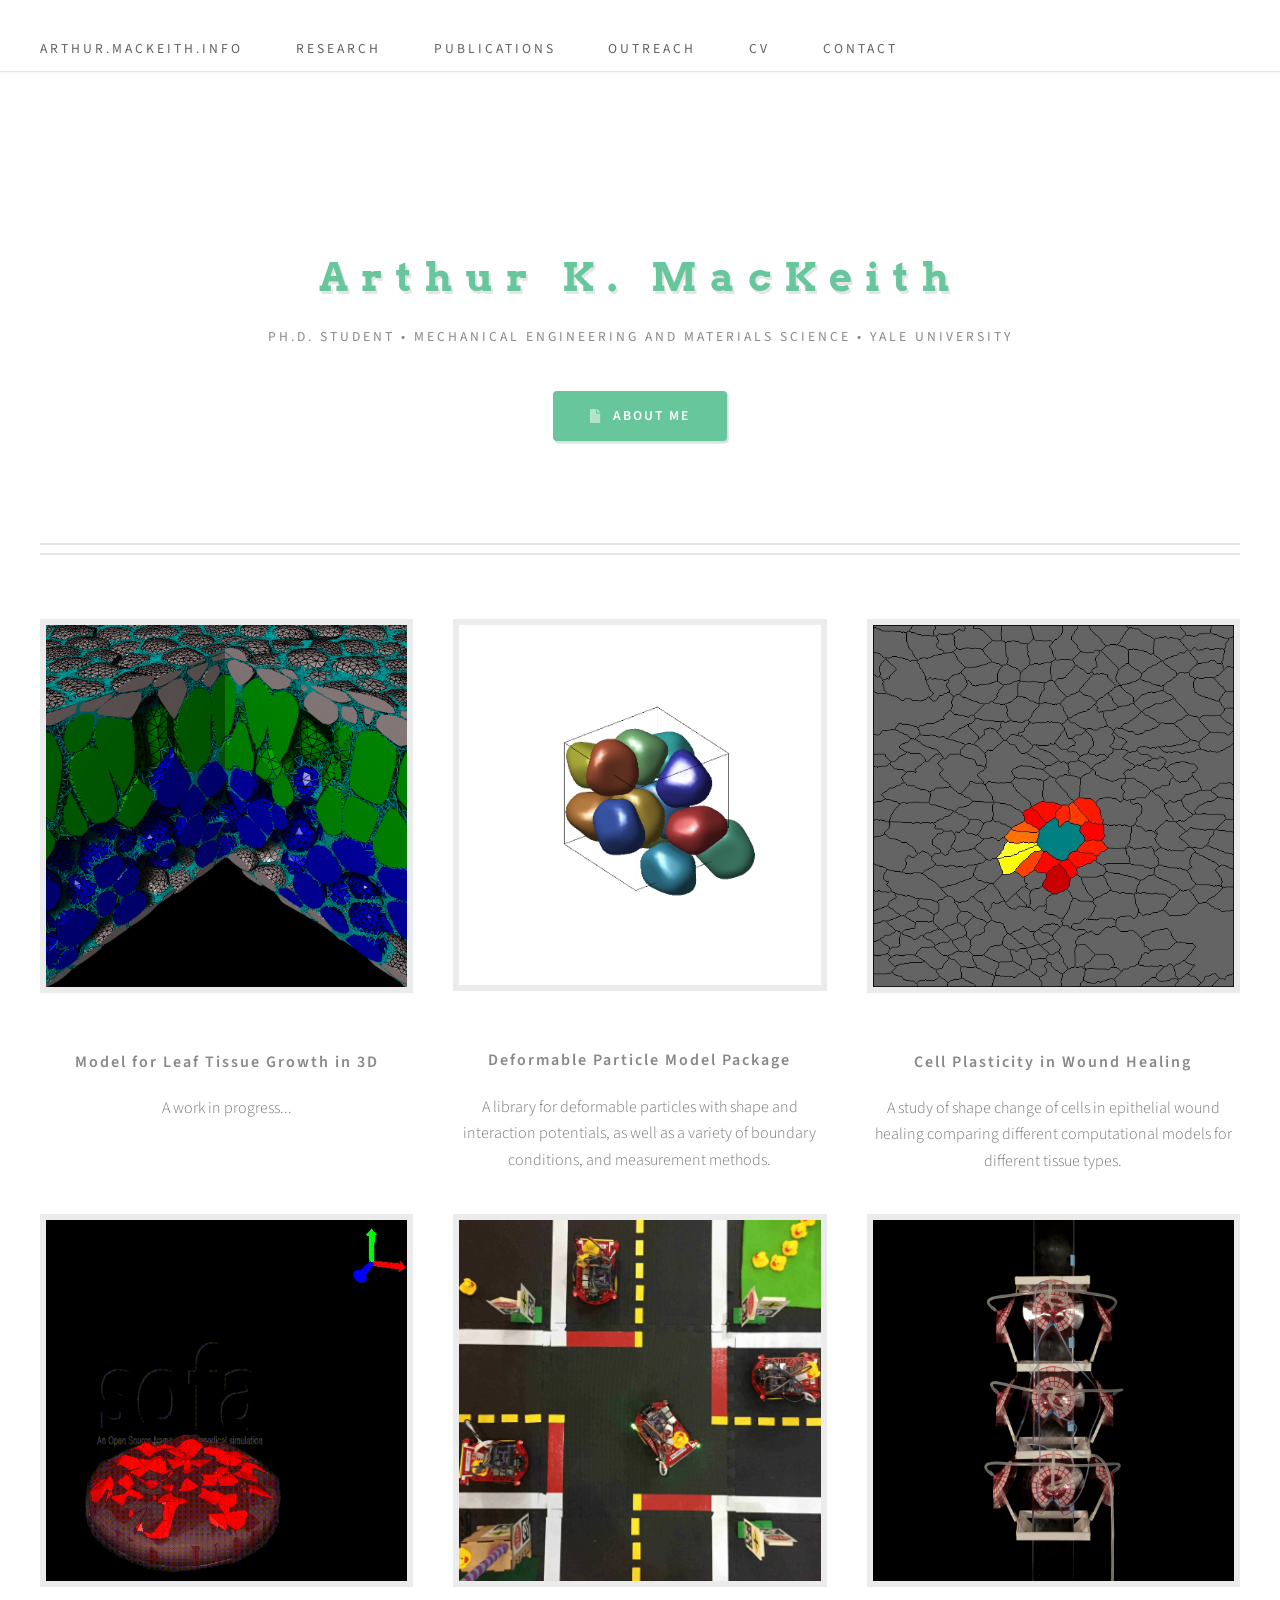
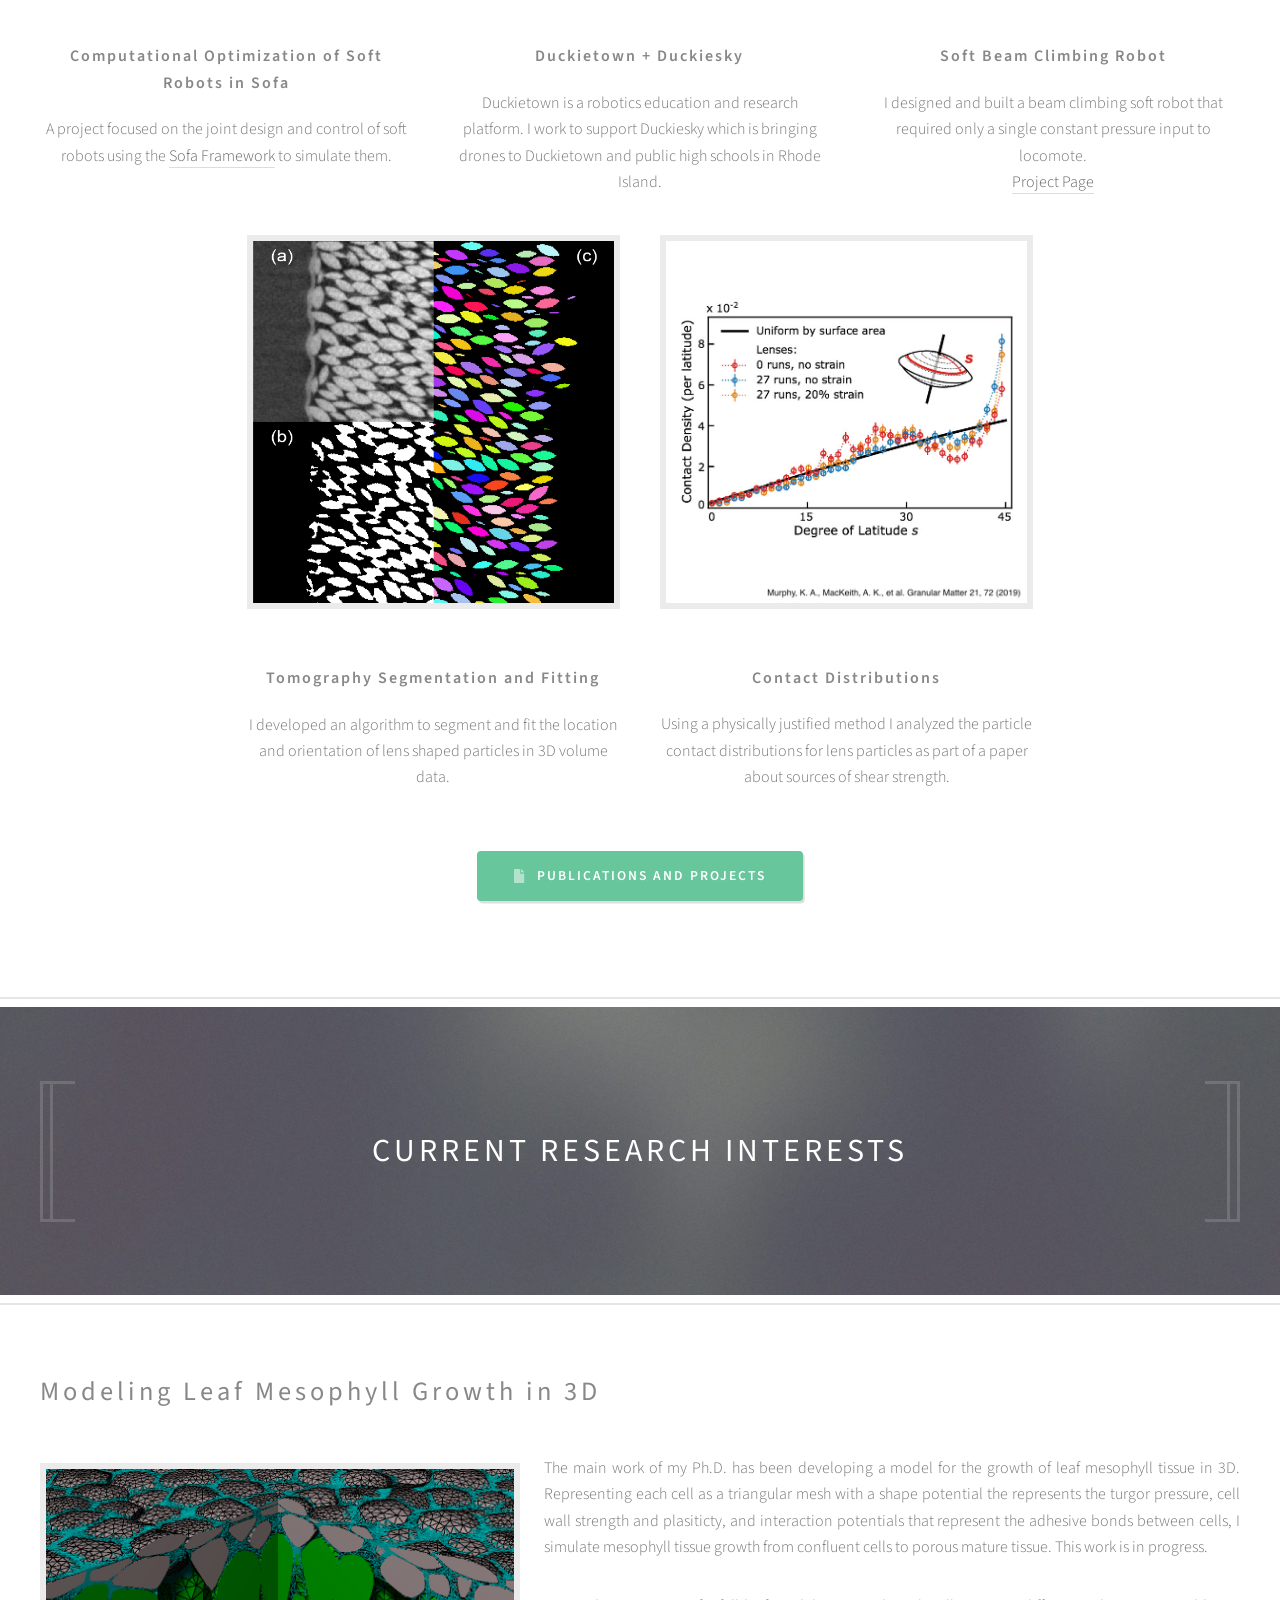
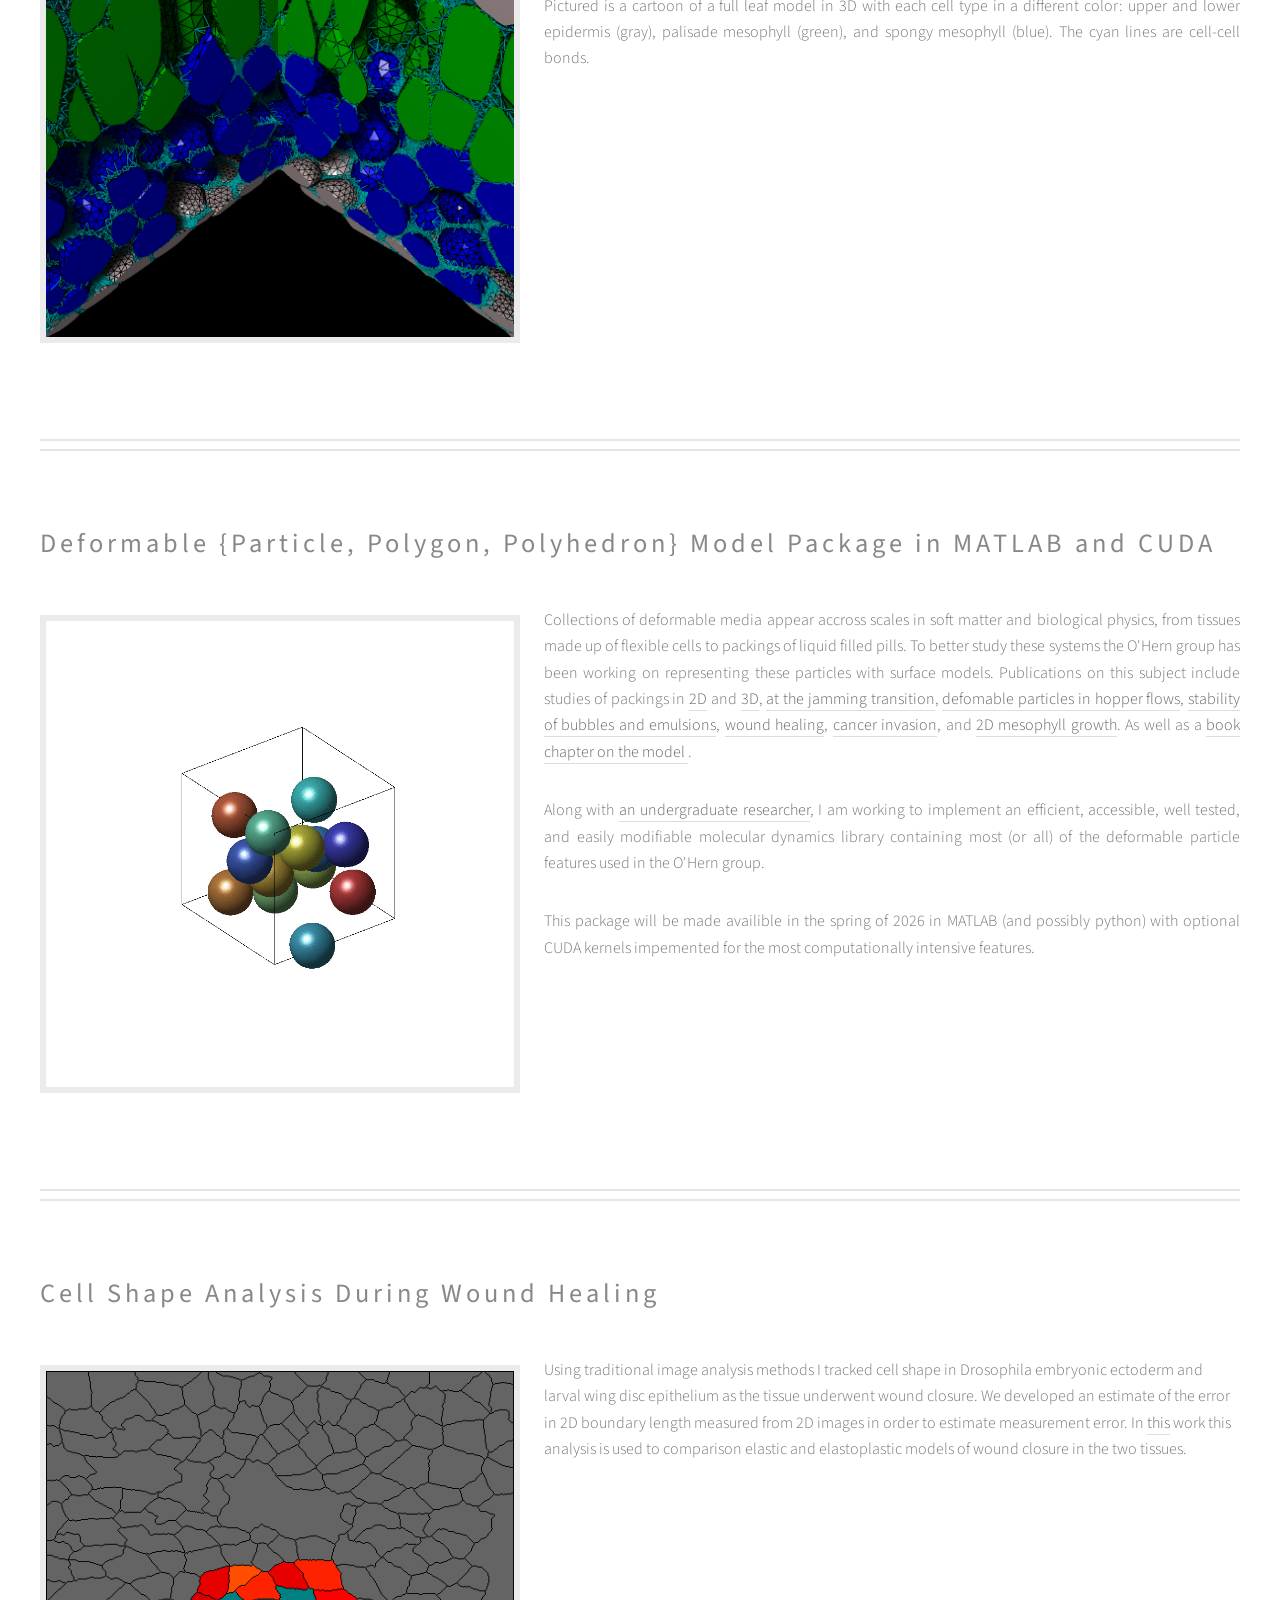
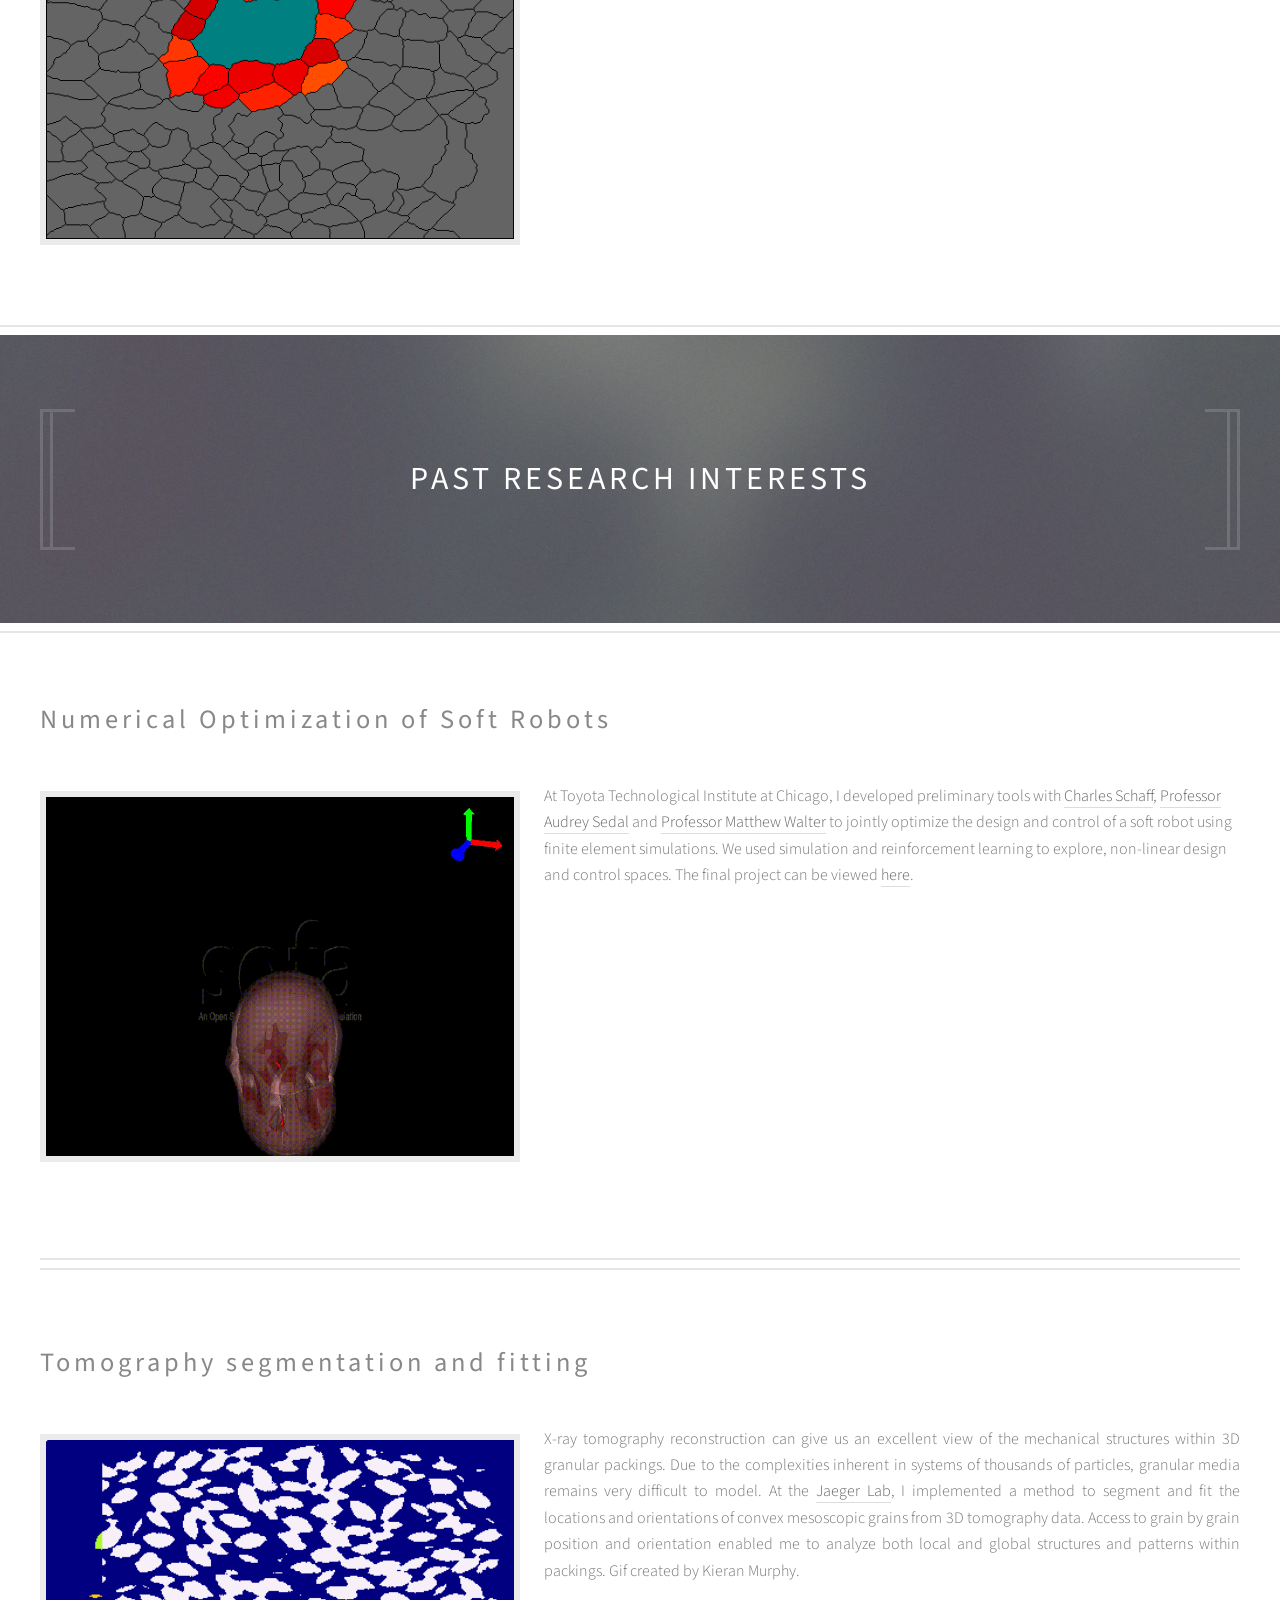
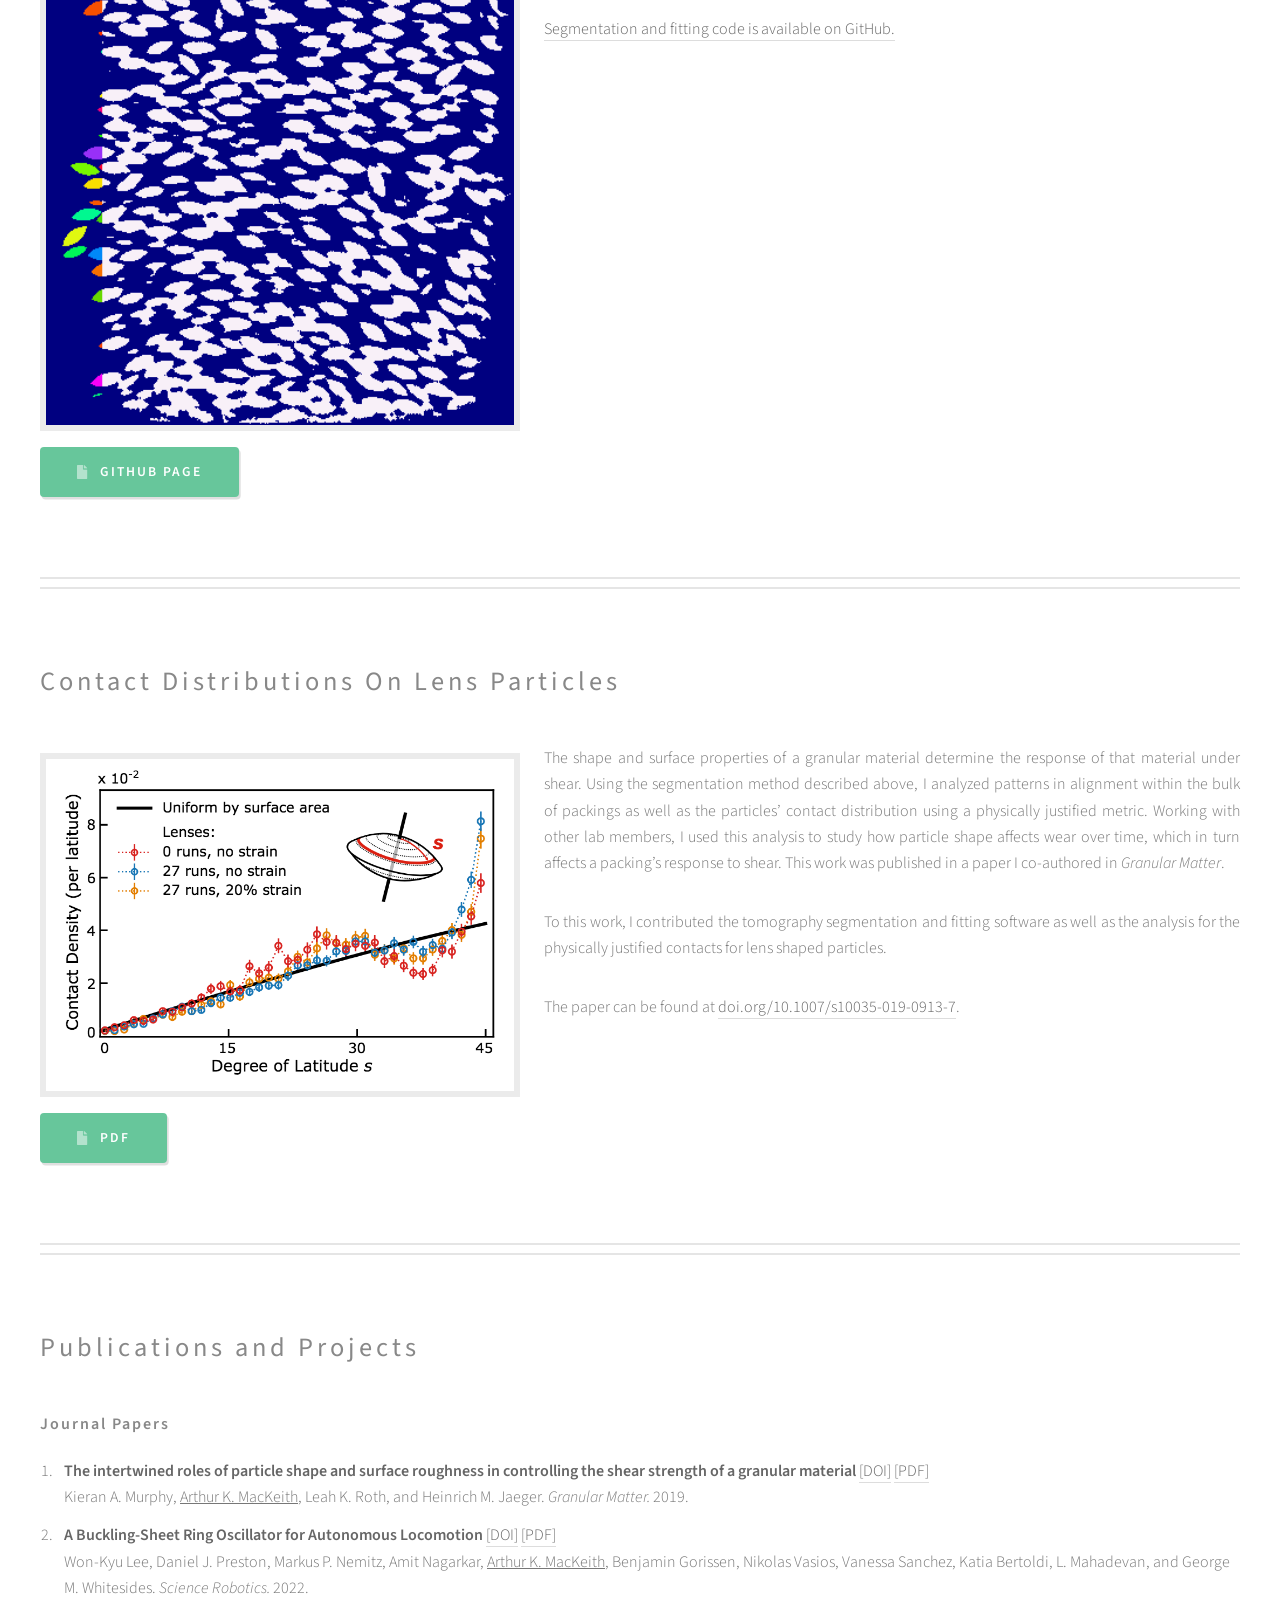
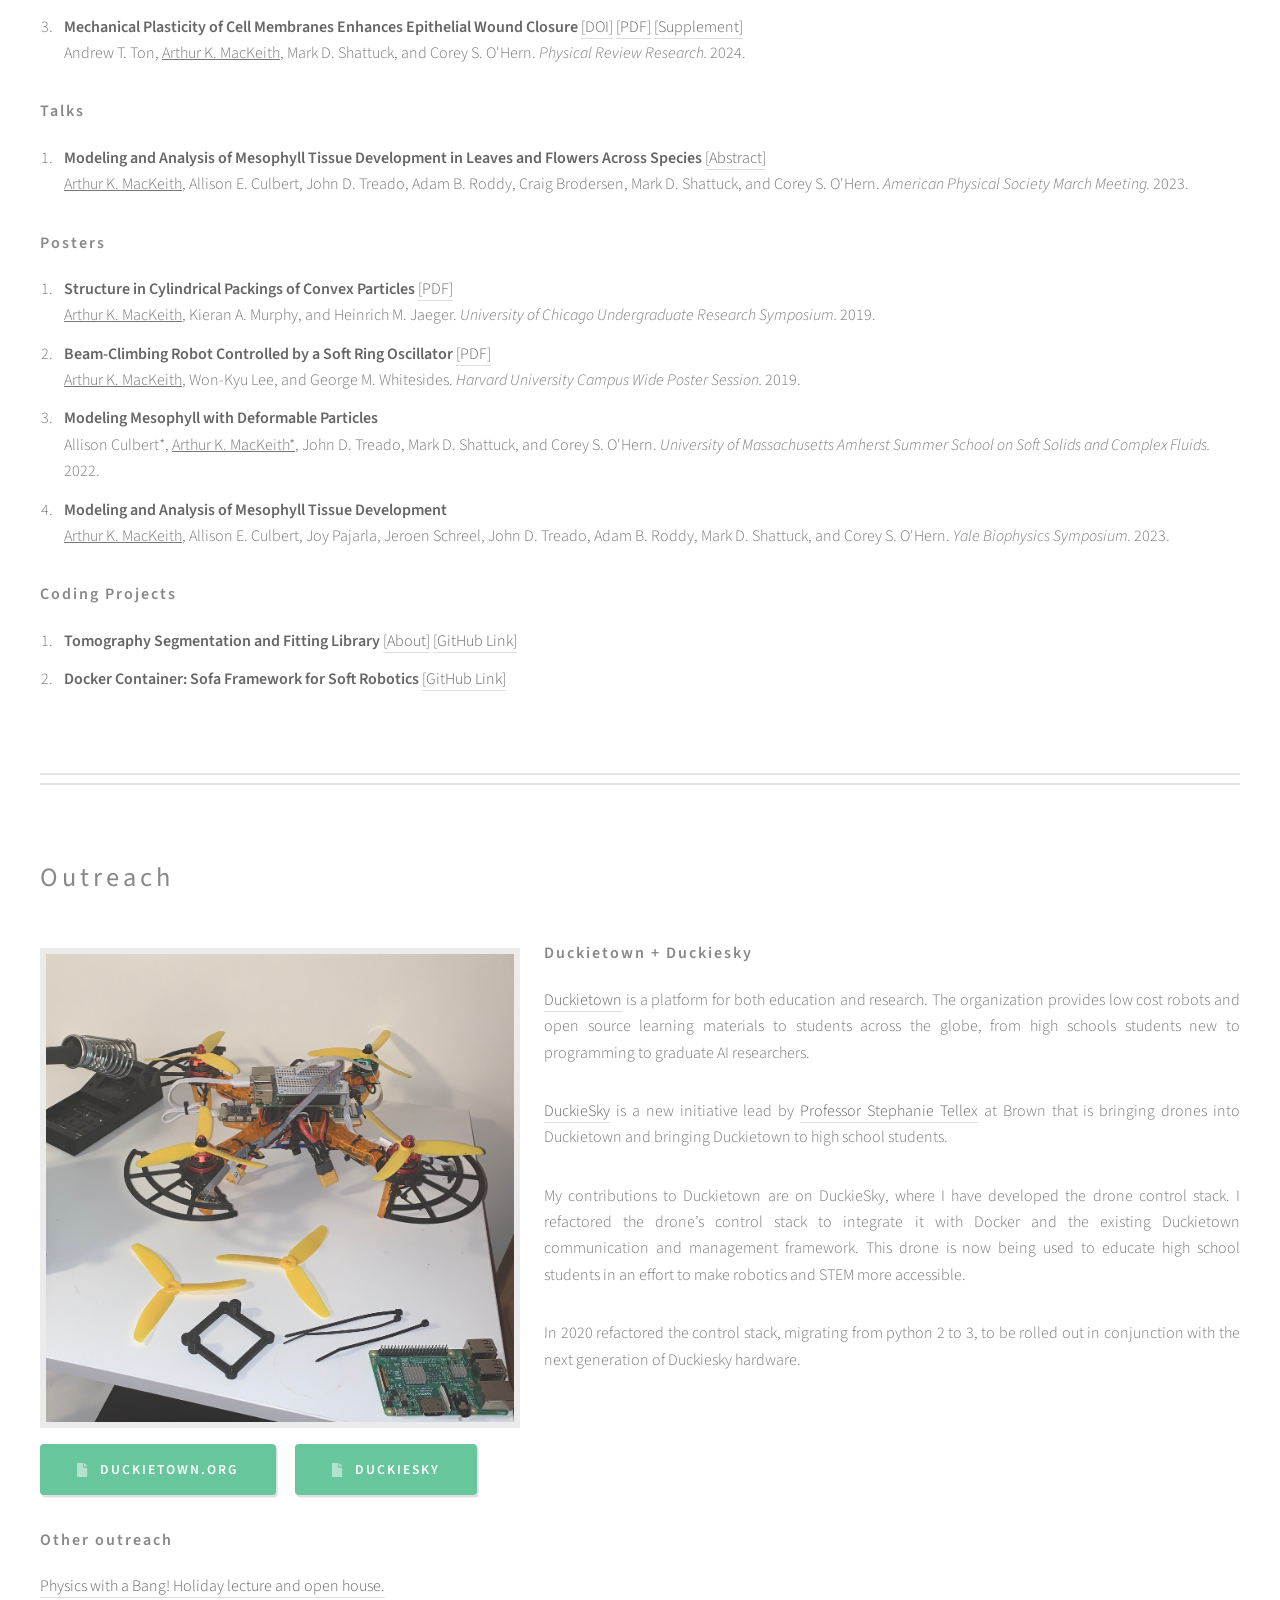
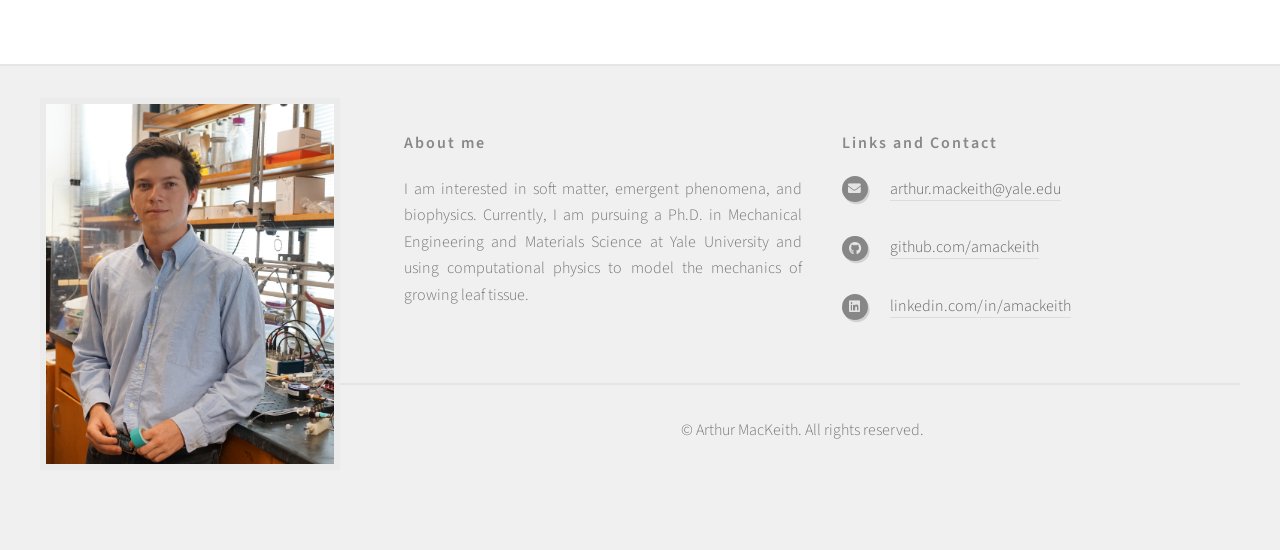
==== commit f1b298b0: "sm" ====
--- a/index.html
+++ b/index.html
@@ -183,6 +183,9 @@
 
 								<p>The main work of my Ph.D. has been developing a model for the growth of leaf mesophyll tissue in 3D. Representing each cell as a triangular mesh with a shape potential the represents the turgor pressure, cell wall strength and plasiticty, and interaction potentials that represent the adhesive bonds between cells, I simulate mesophyll tissue growth from confluent cells to porous mature tissue. This work is in progress.</p>
 								<p>Pictured is a cartoon of a full leaf model in 3D with each cell type in a different color: upper and lower epidermis (gray), palisade mesophyll (green), and spongy mesophyll (blue). The cyan lines are cell-cell bonds.</p>
+								<ul class="actions">
+									<!--li><a href="https://github.com/amackeith/tomography_segmentation_and_fitting" class="button icon solid fa-file">GitHub Page</a></!-->
+								</ul>
 							</article>
 
 							<article class="box post" id="dpm_package">
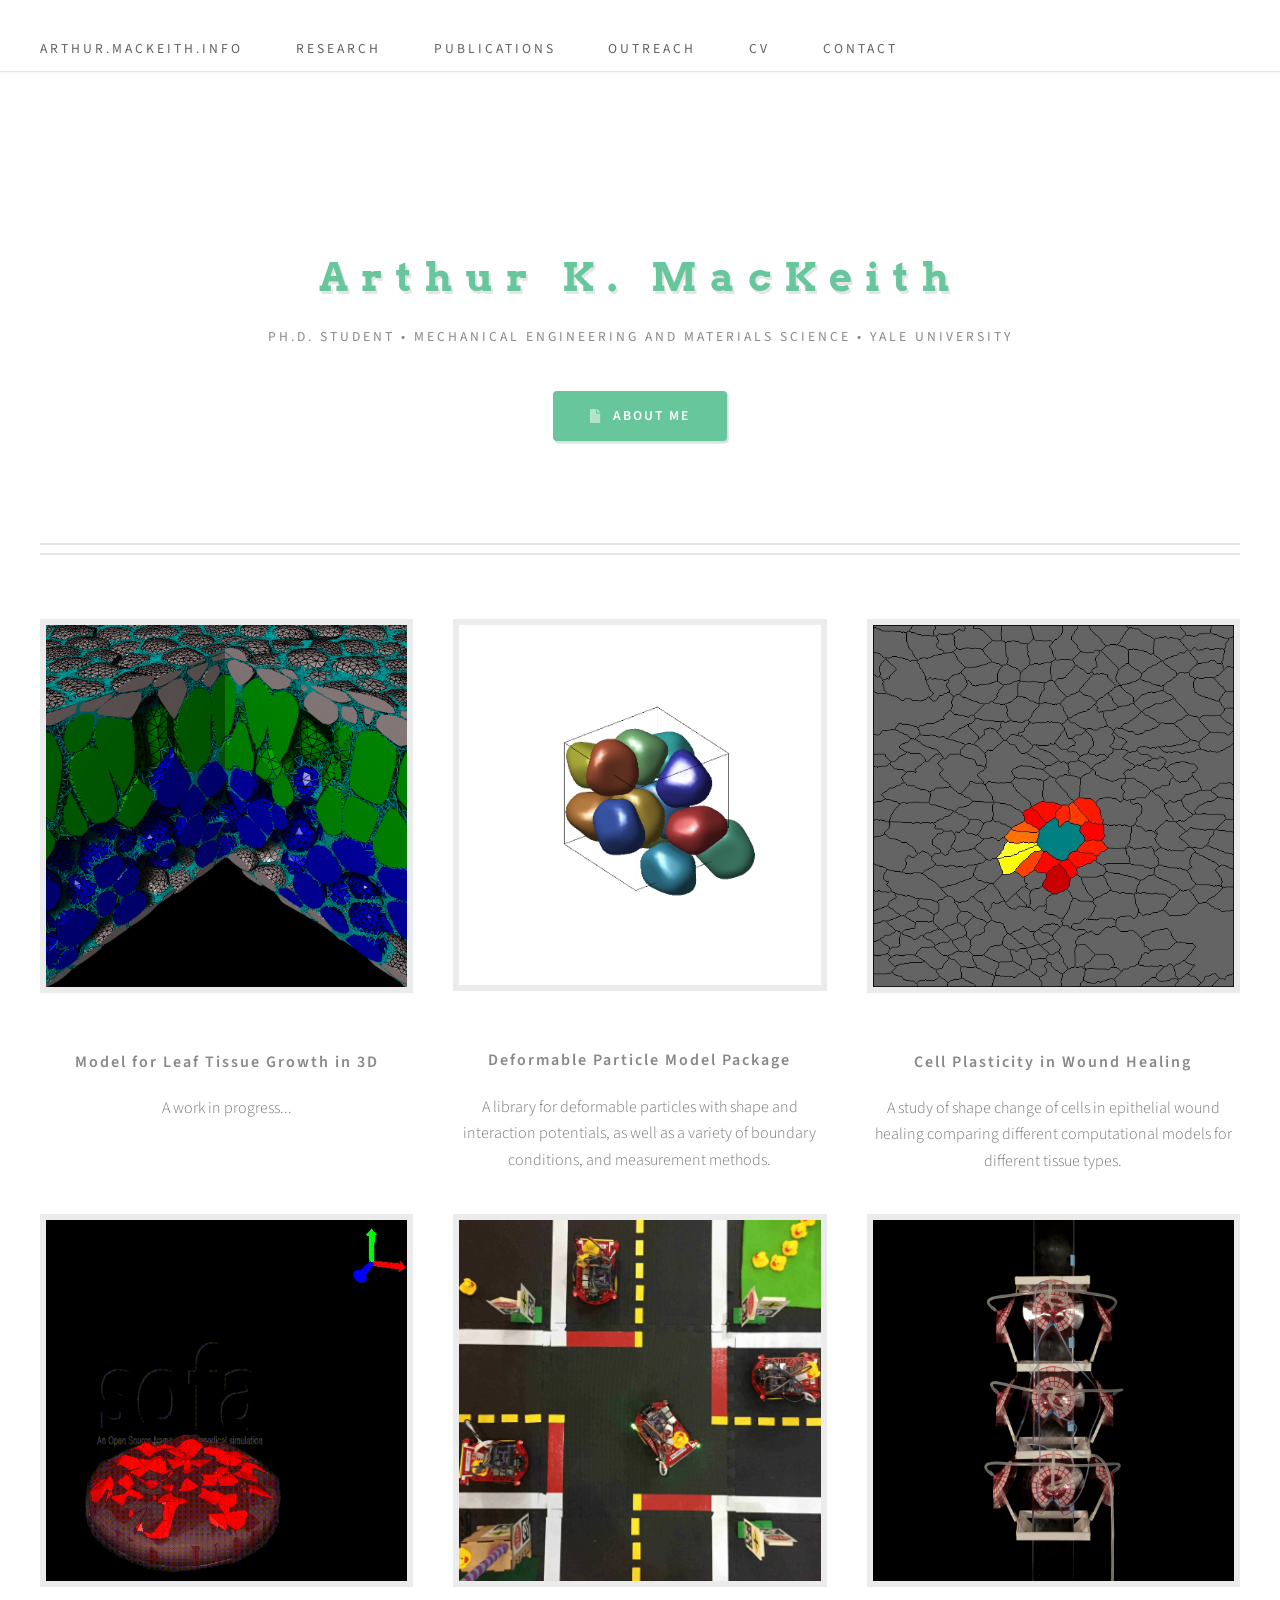
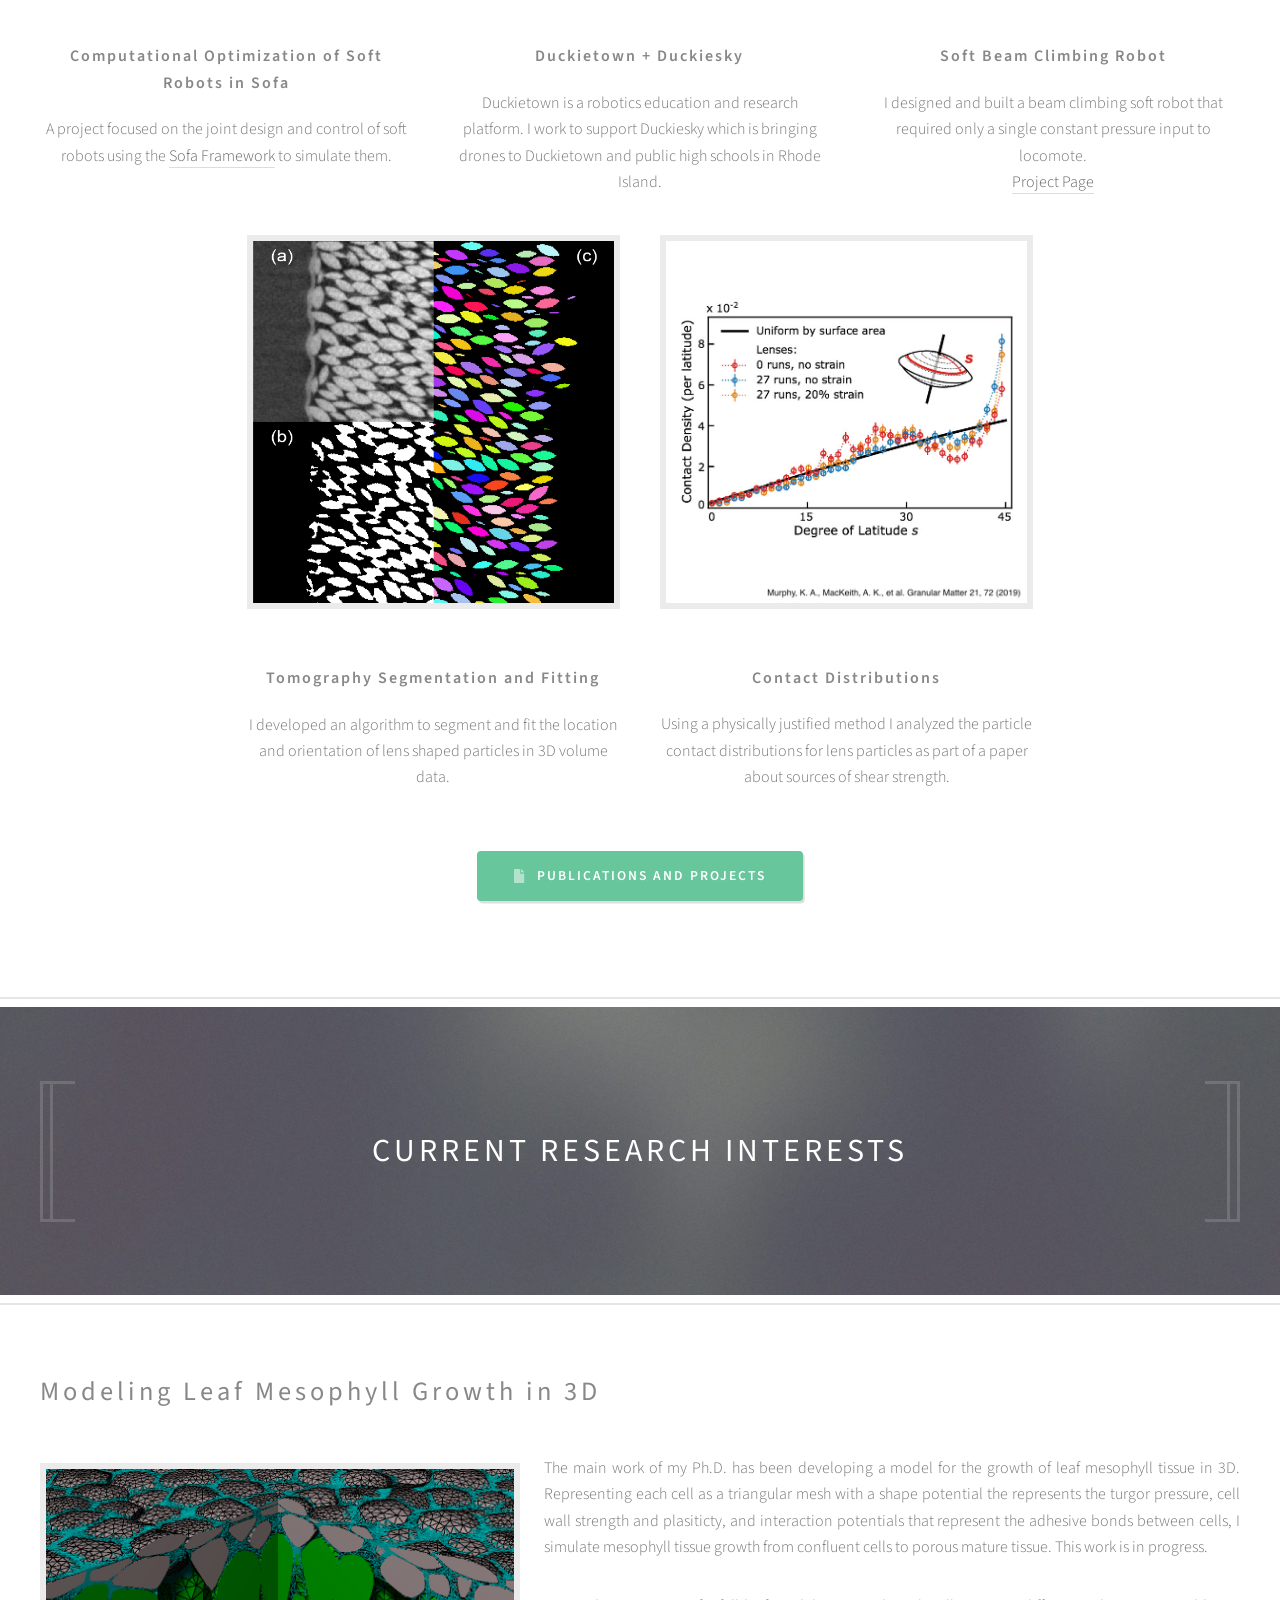
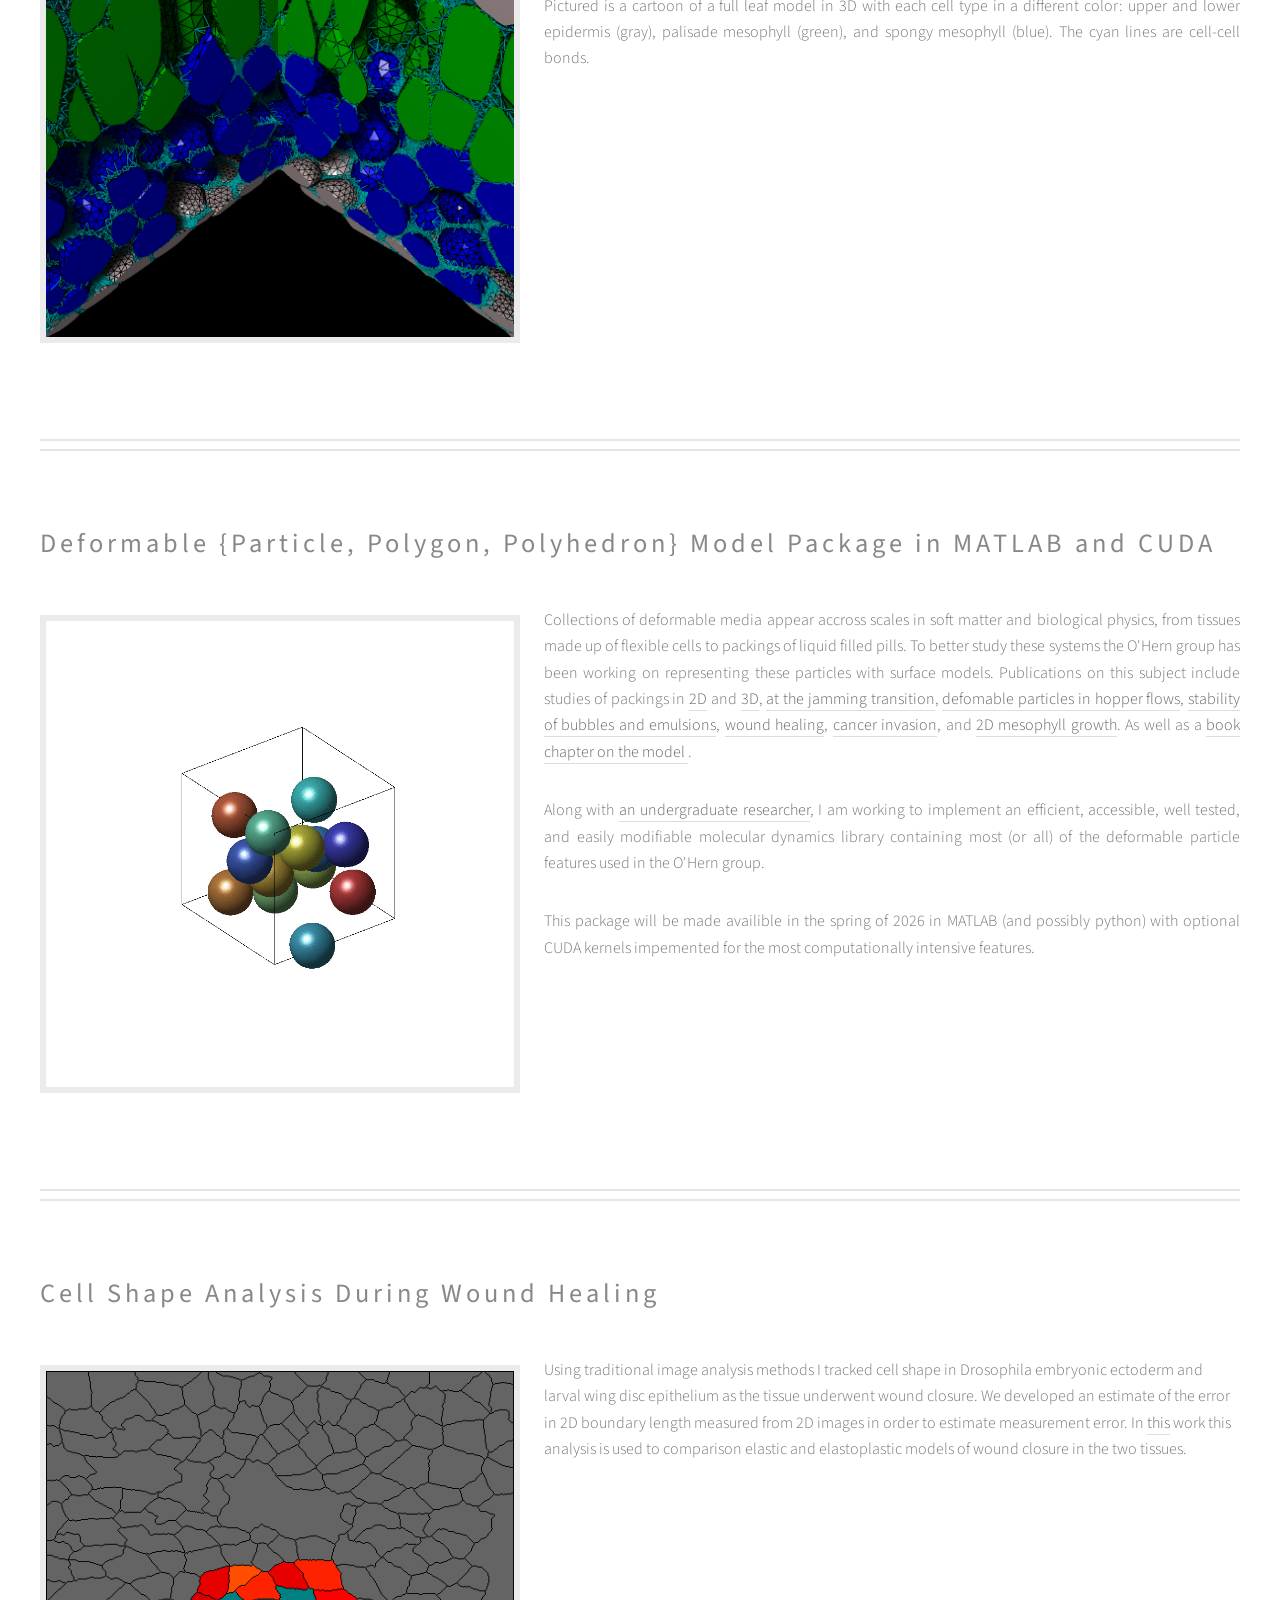
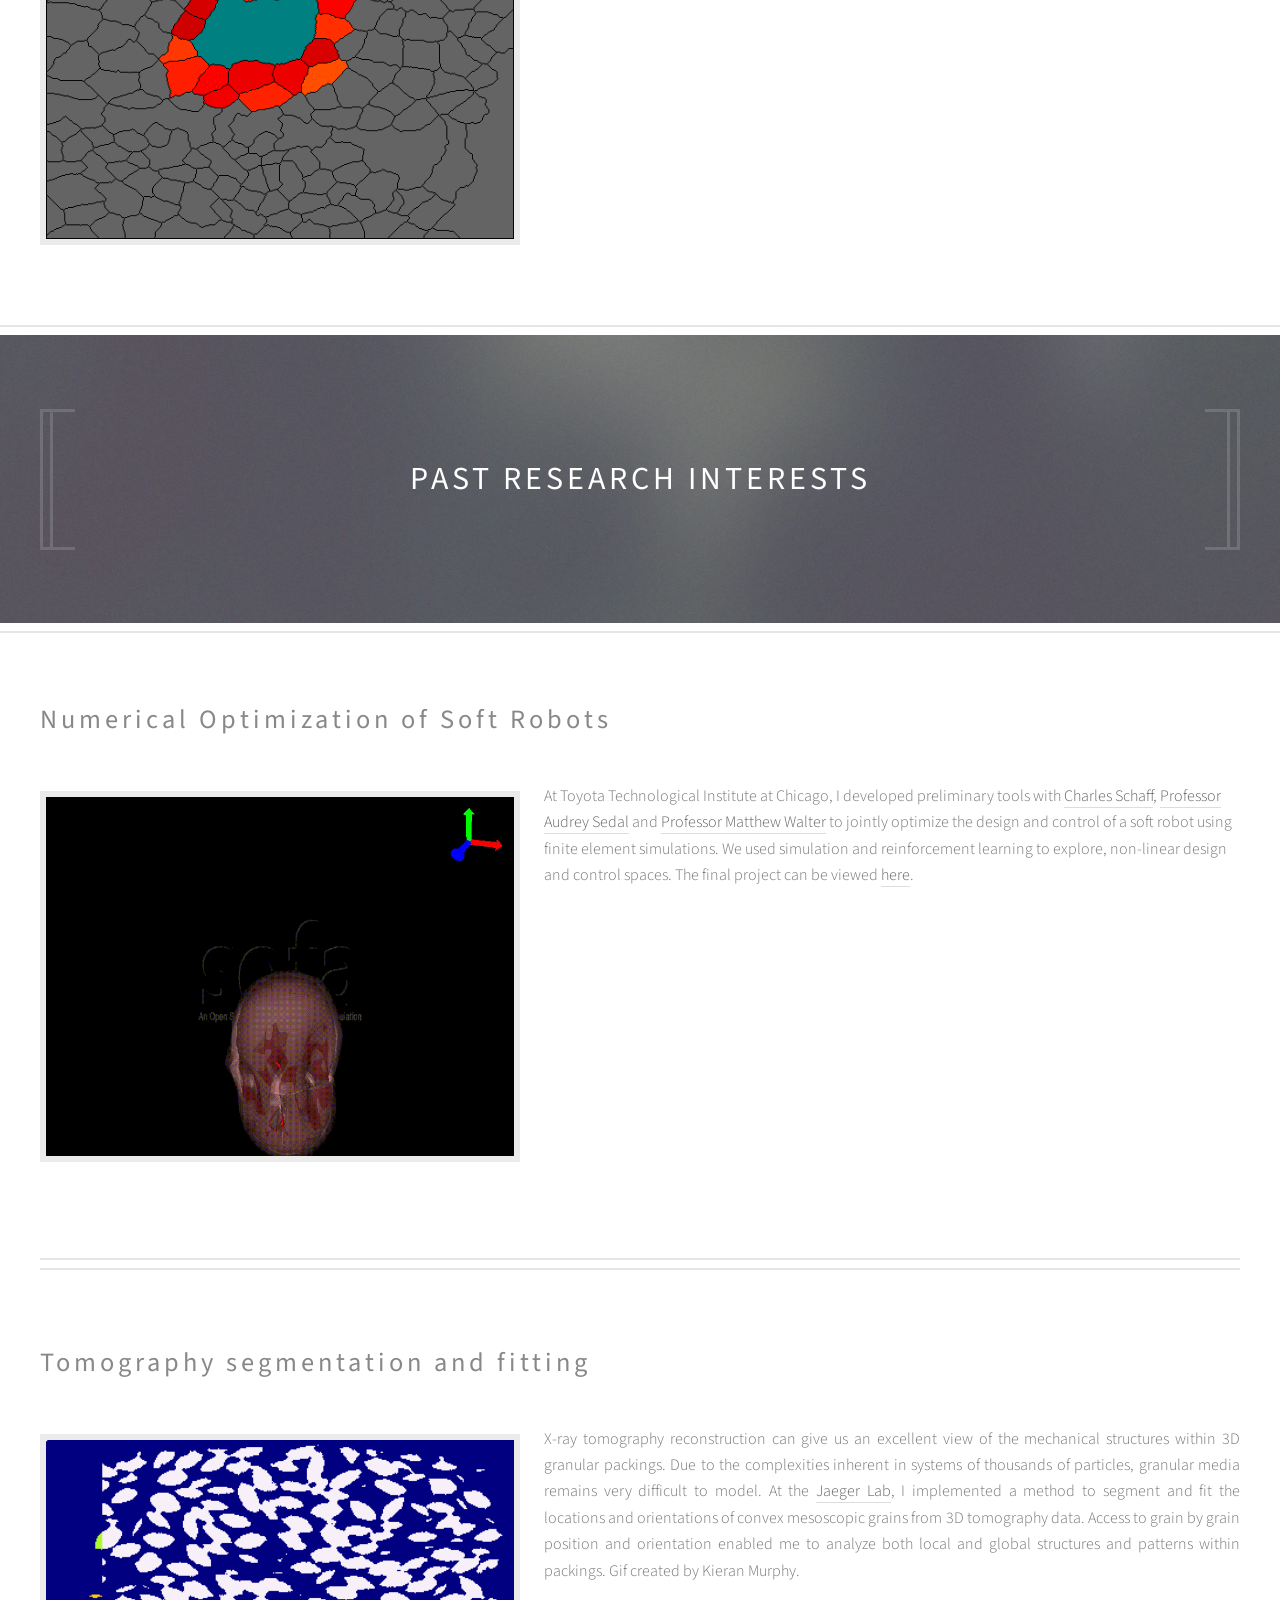
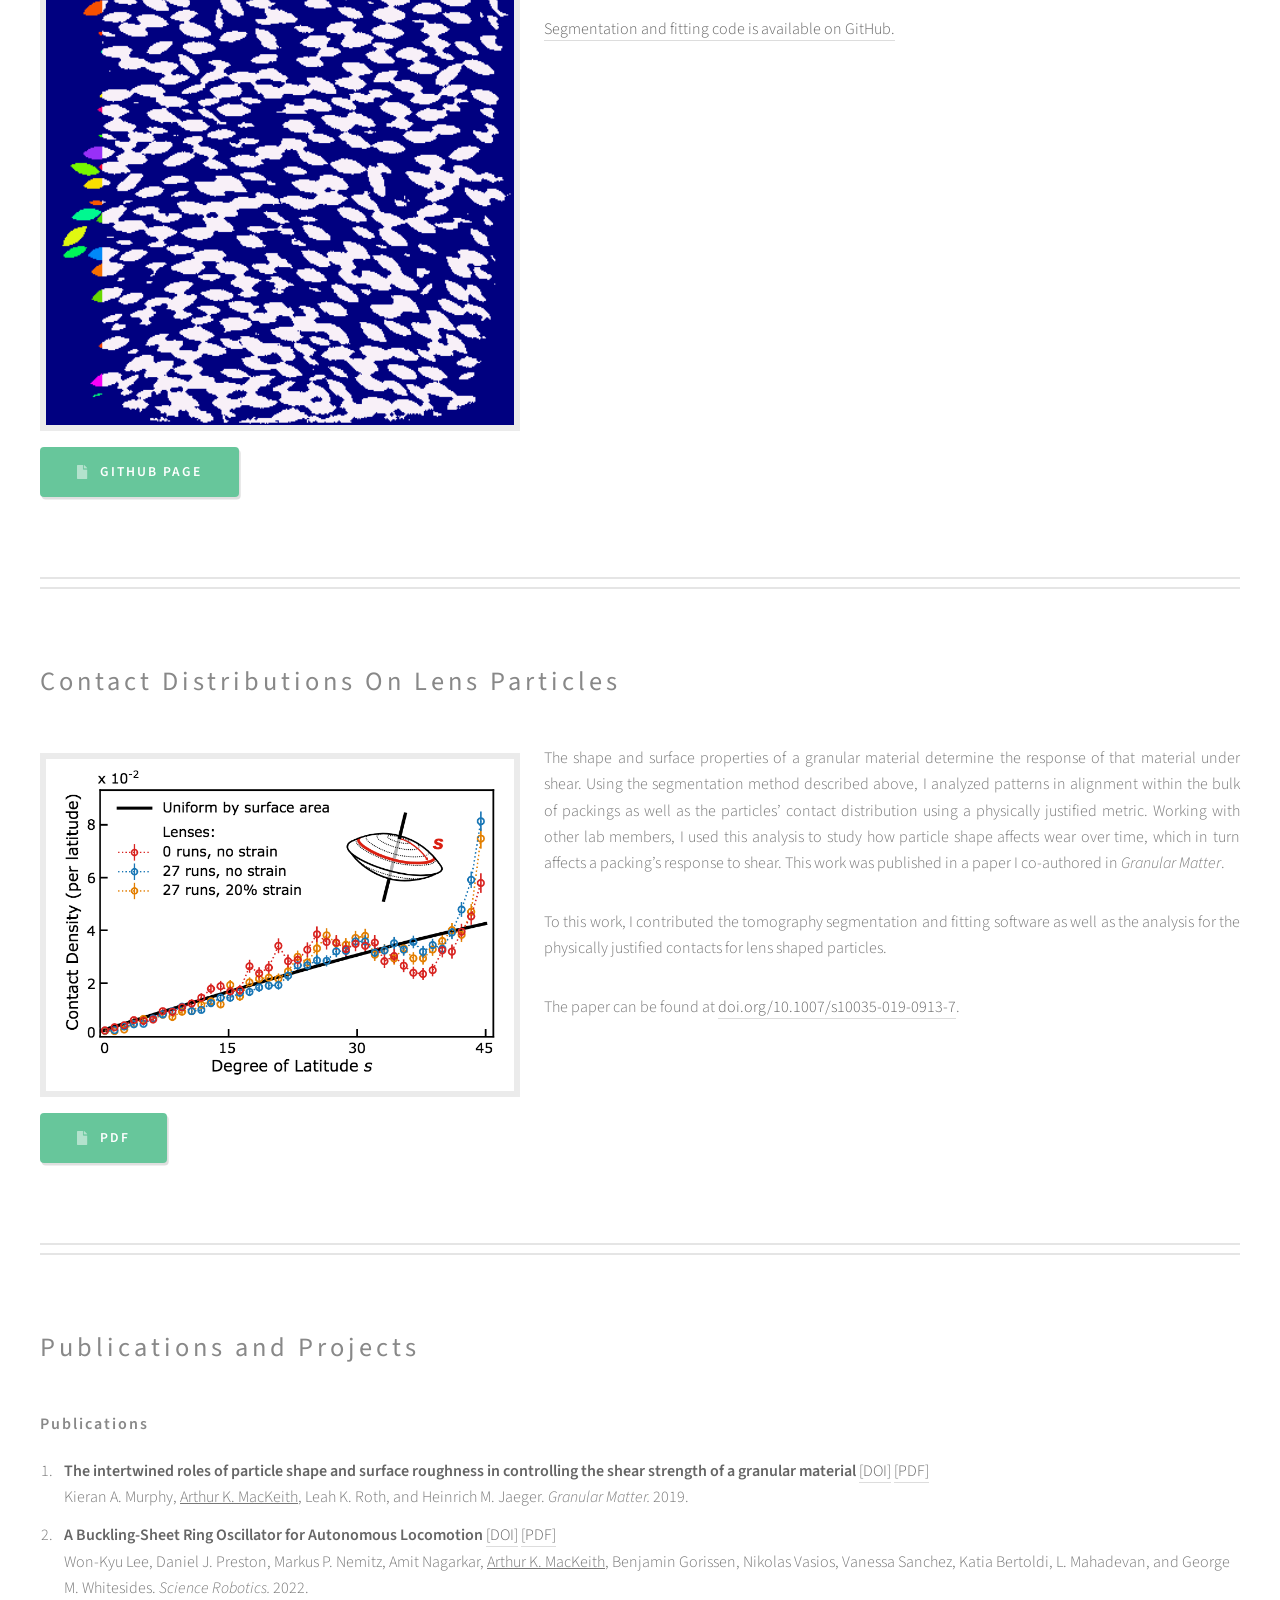
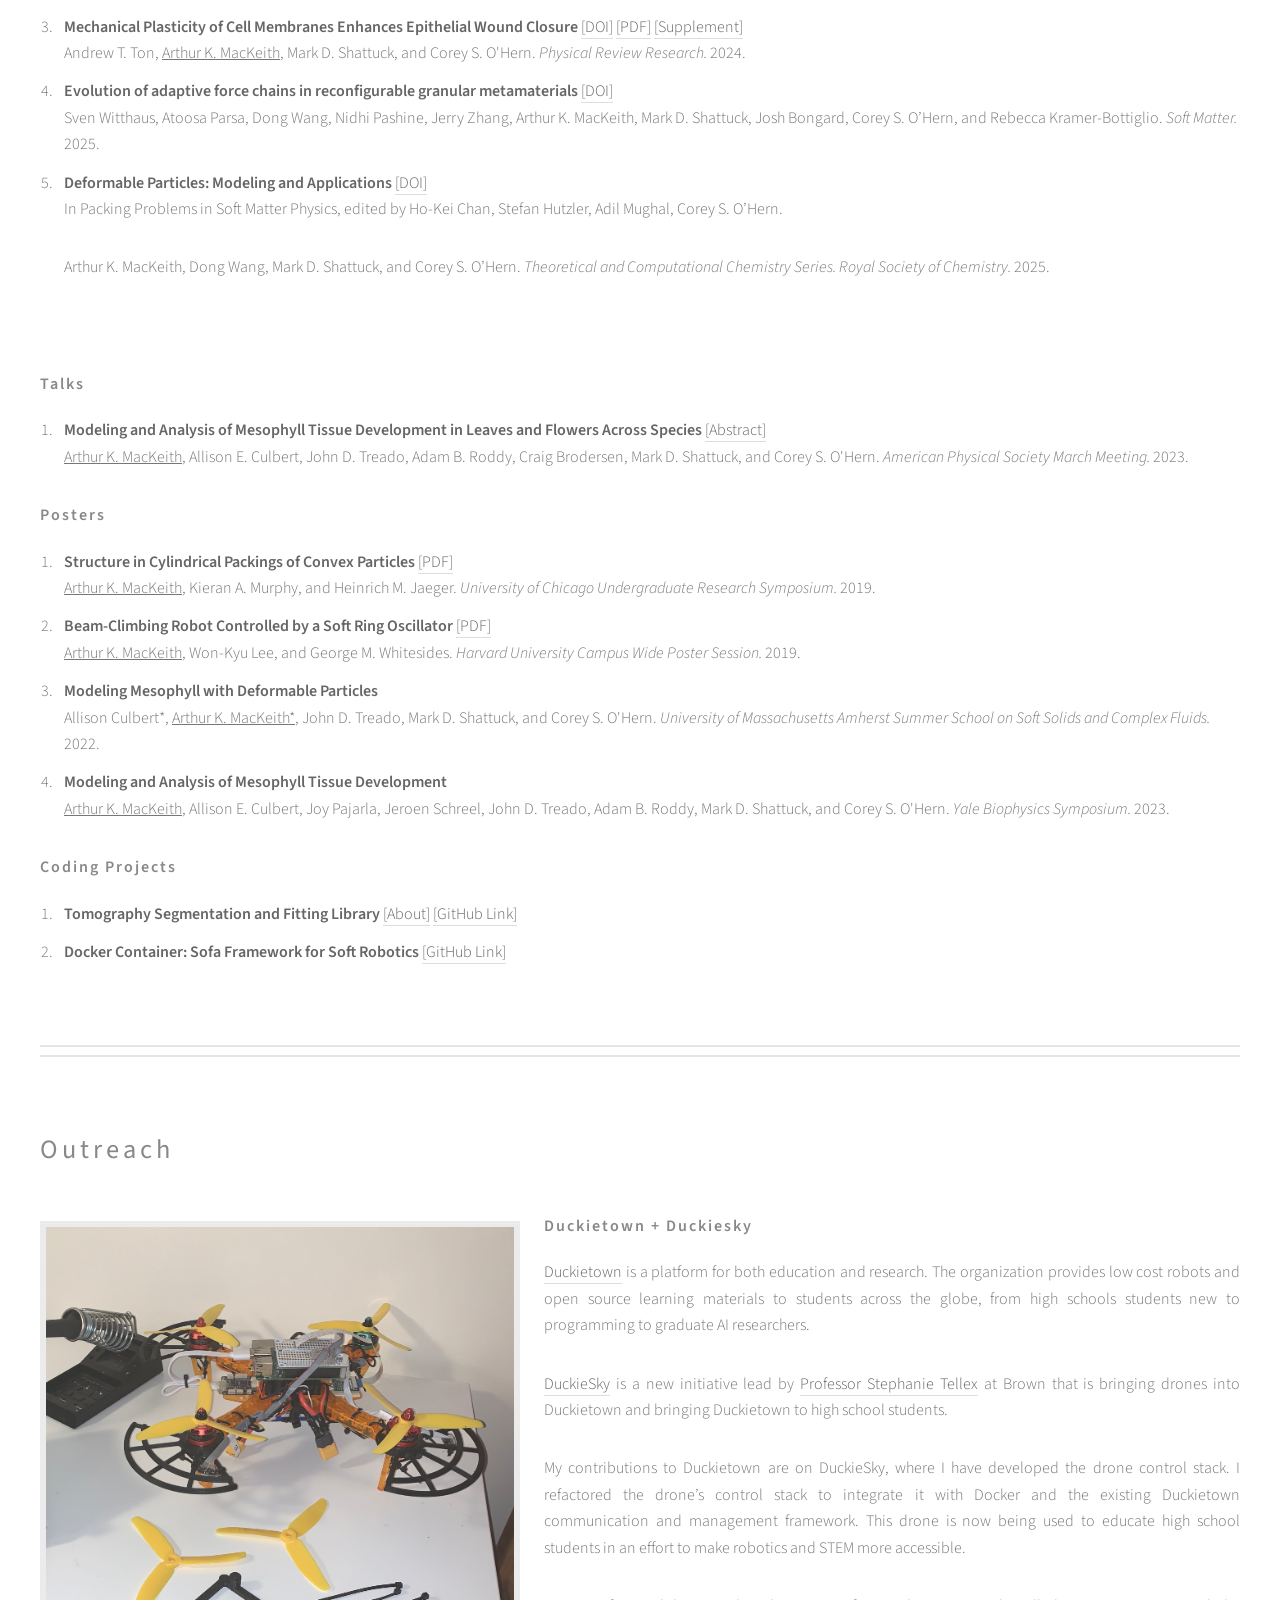
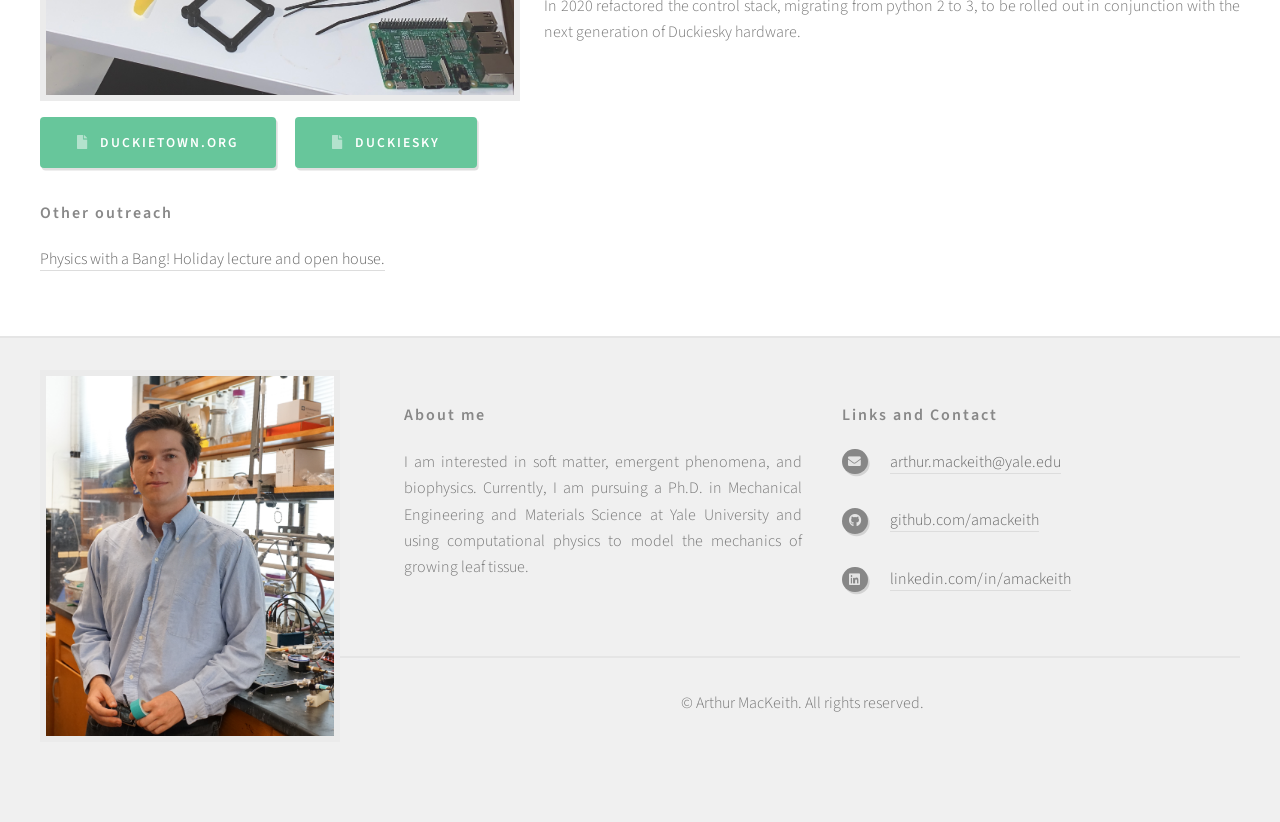
==== commit 5ee5a1f7: "sm" ====
--- a/index.html
+++ b/index.html
@@ -303,7 +303,8 @@
                                                 <h2 >Publications and Projects</h2>
                                             </header>
 
-                                            <h3 style="padding-top:5em;margin-top:-5em">Journal Papers</h3>
+                                            <h3 style="padding-top:5em;margin-top:-5em">Publications</h3>
+
 
                                             <ol>
                                                 <li class="pub" id="ip_under_review1" >
@@ -339,6 +340,31 @@
 													<i>Physical Review Research.</i> 2024.
 													<br>
 												</li>
+
+												<li class="pub">
+													<b>Evolution of adaptive force chains in reconfigurable granular metamaterials</b>
+													<a href="https://doi.org/10.1039/D4SM00965G" target="_blank">[DOI]</a>
+													<br>
+
+													Sven Witthaus, Atoosa Parsa, Dong Wang, Nidhi Pashine, Jerry Zhang, Arthur K. MacKeith, Mark
+													D. Shattuck, Josh Bongard, Corey S. O’Hern, and Rebecca Kramer-Bottiglio.
+													<i>Soft Matter.</i> 2025.
+													<br>
+												</li>
+
+												<li class="pub">
+													<b>Deformable Particles: Modeling and Applications</b>
+													<a href="https://doi.org/10.1039/9781837673940-00196" target="_blank">[DOI]</a>
+													<br>
+													<p>In Packing Problems in Soft Matter Physics, edited by Ho-Kei Chan,
+													Stefan Hutzler, Adil Mughal, Corey S. O’Hern.</p>
+													<p>
+													Arthur K. MacKeith, Dong Wang, Mark D. Shattuck, and Corey S. O’Hern.
+													<i>Theoretical and Computational Chemistry Series. Royal Society of Chemistry.</i> 2025.
+													</p>
+													<br>
+												</li>
+
                                             </ol>
 
                                            <h3 style="margin-top:2em">Talks</h3>
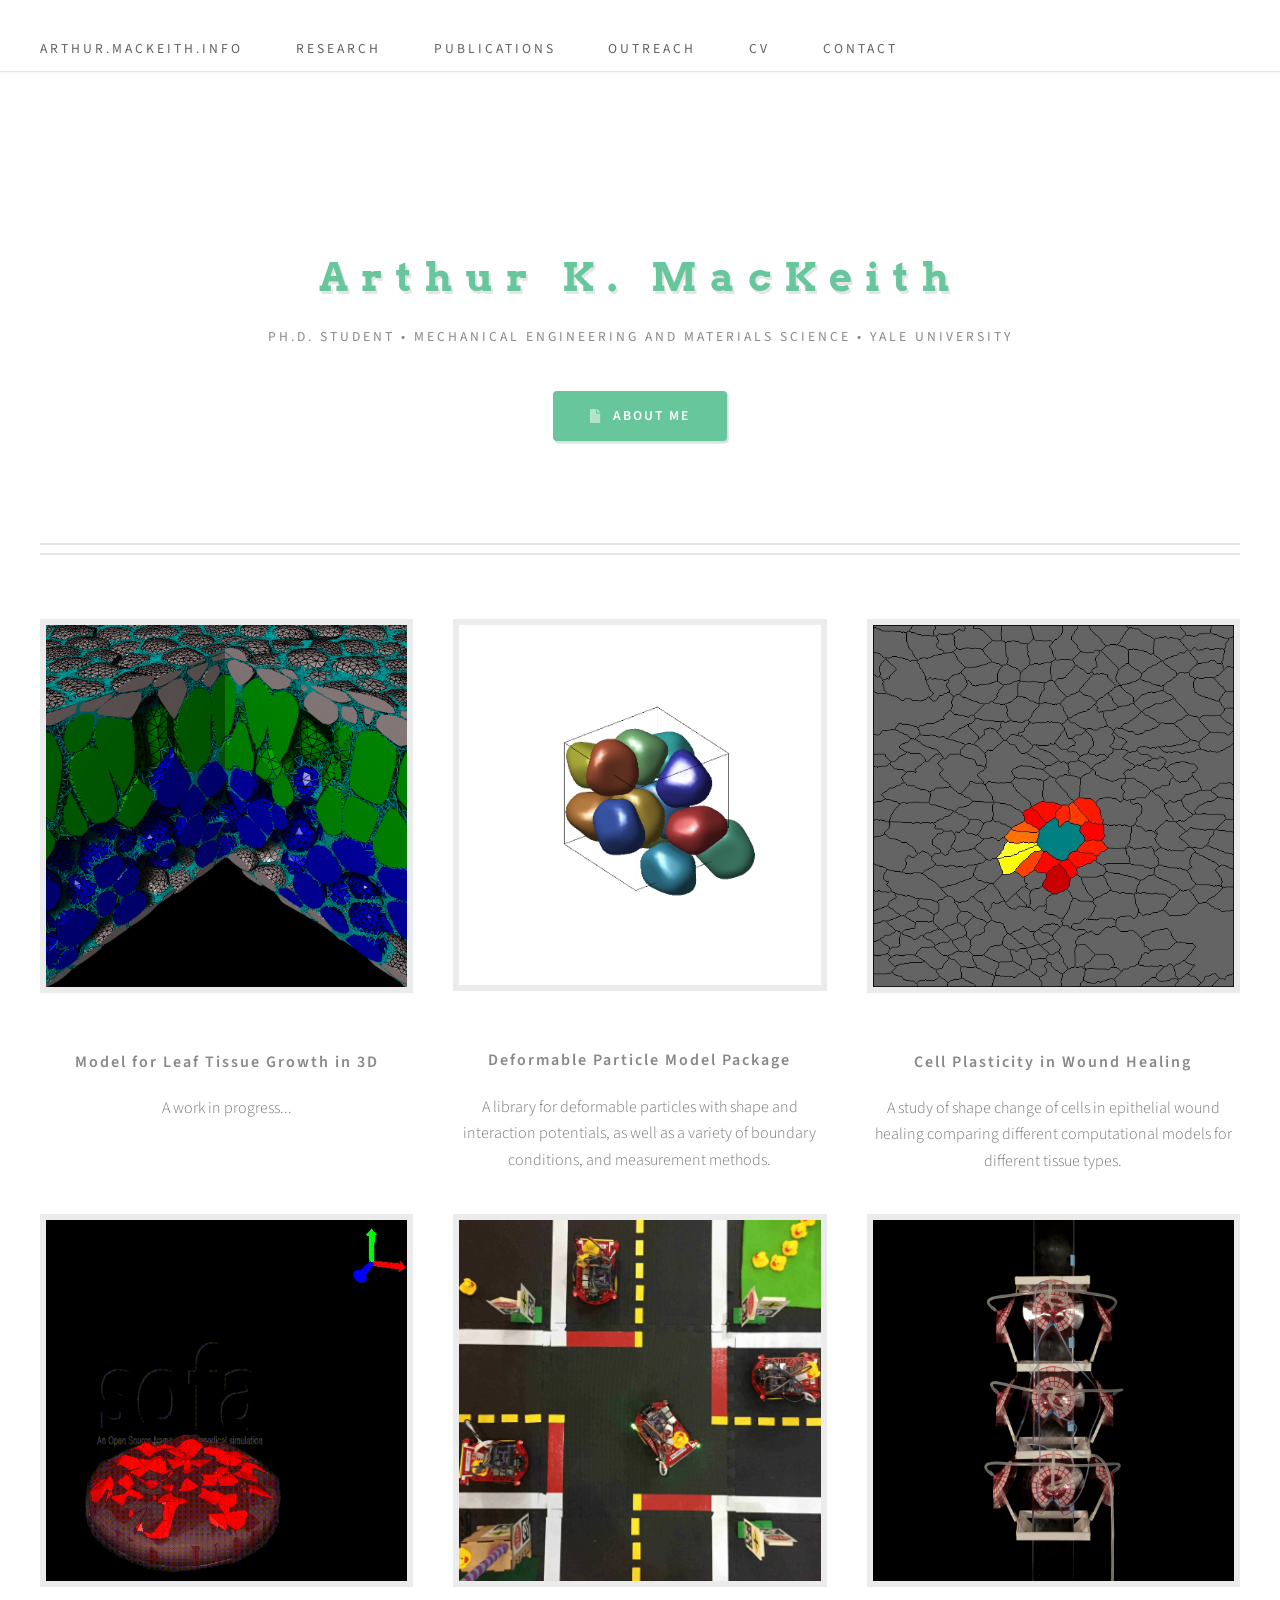
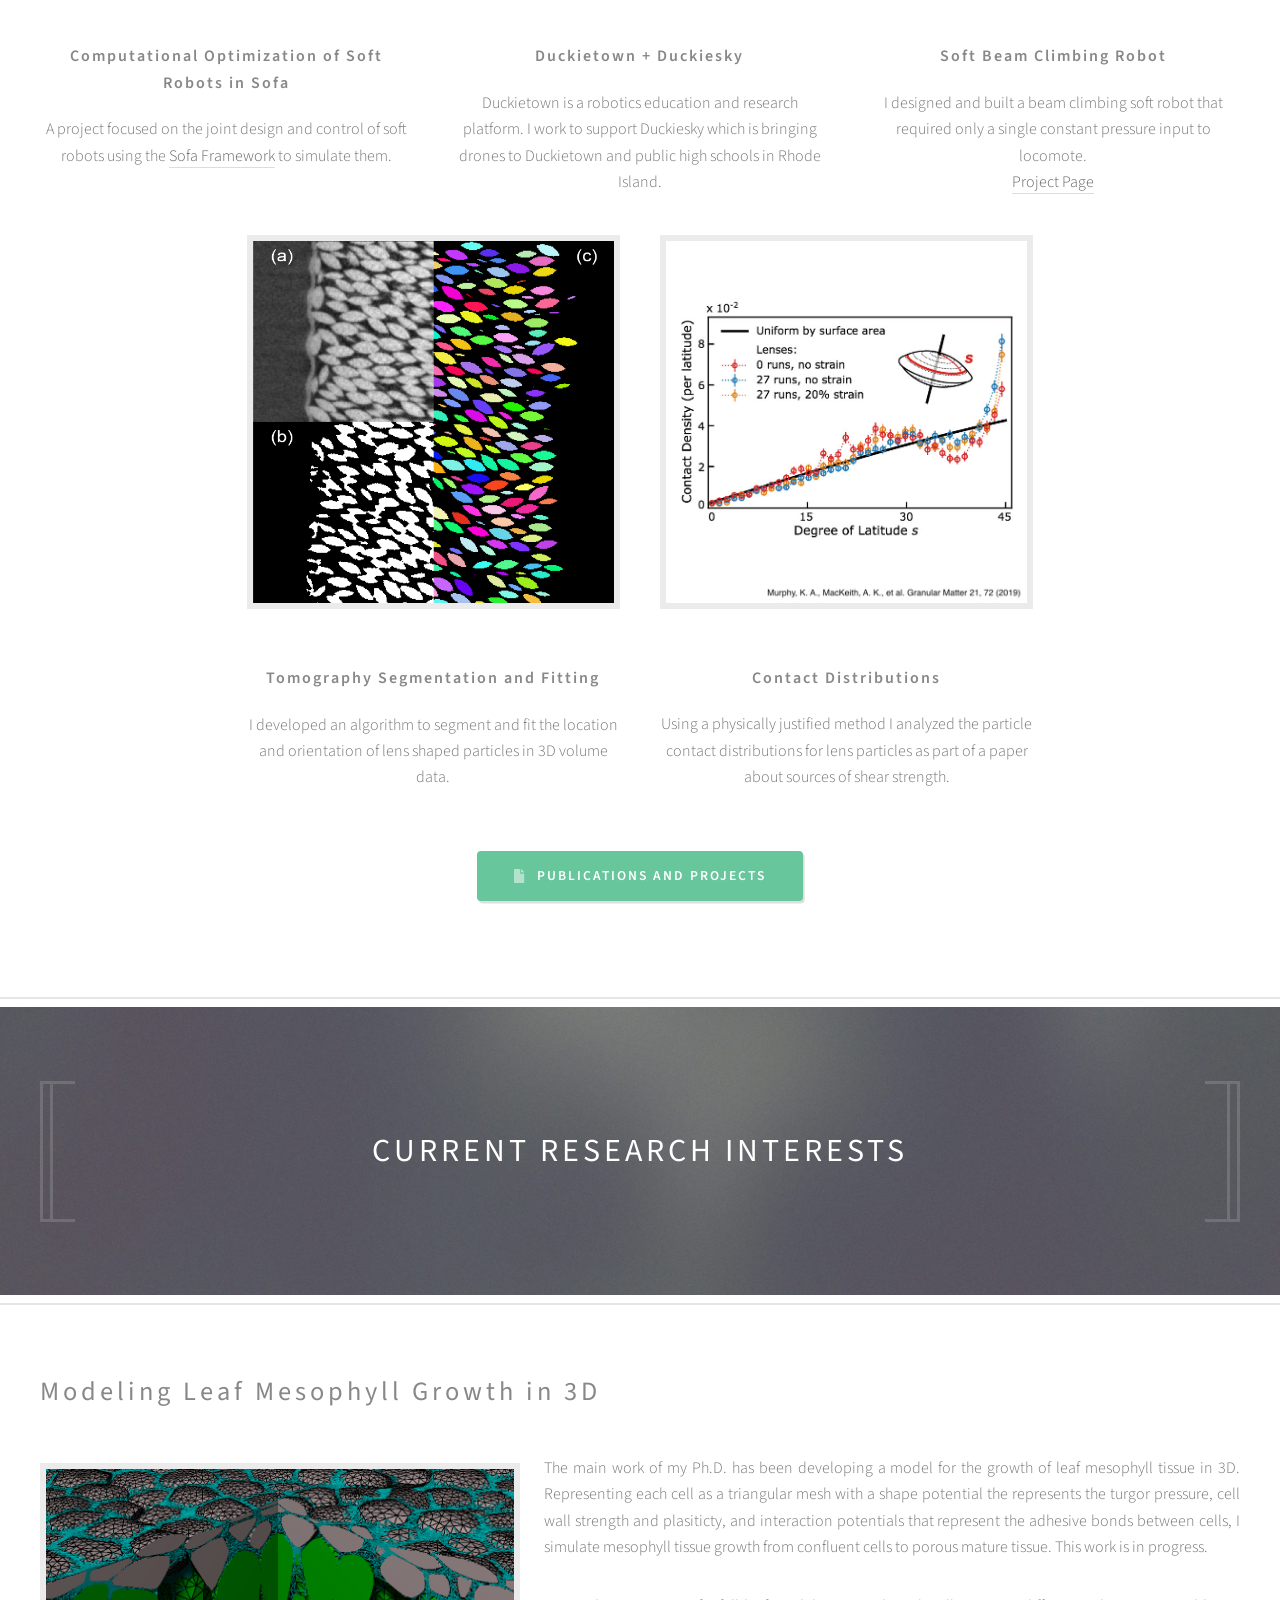
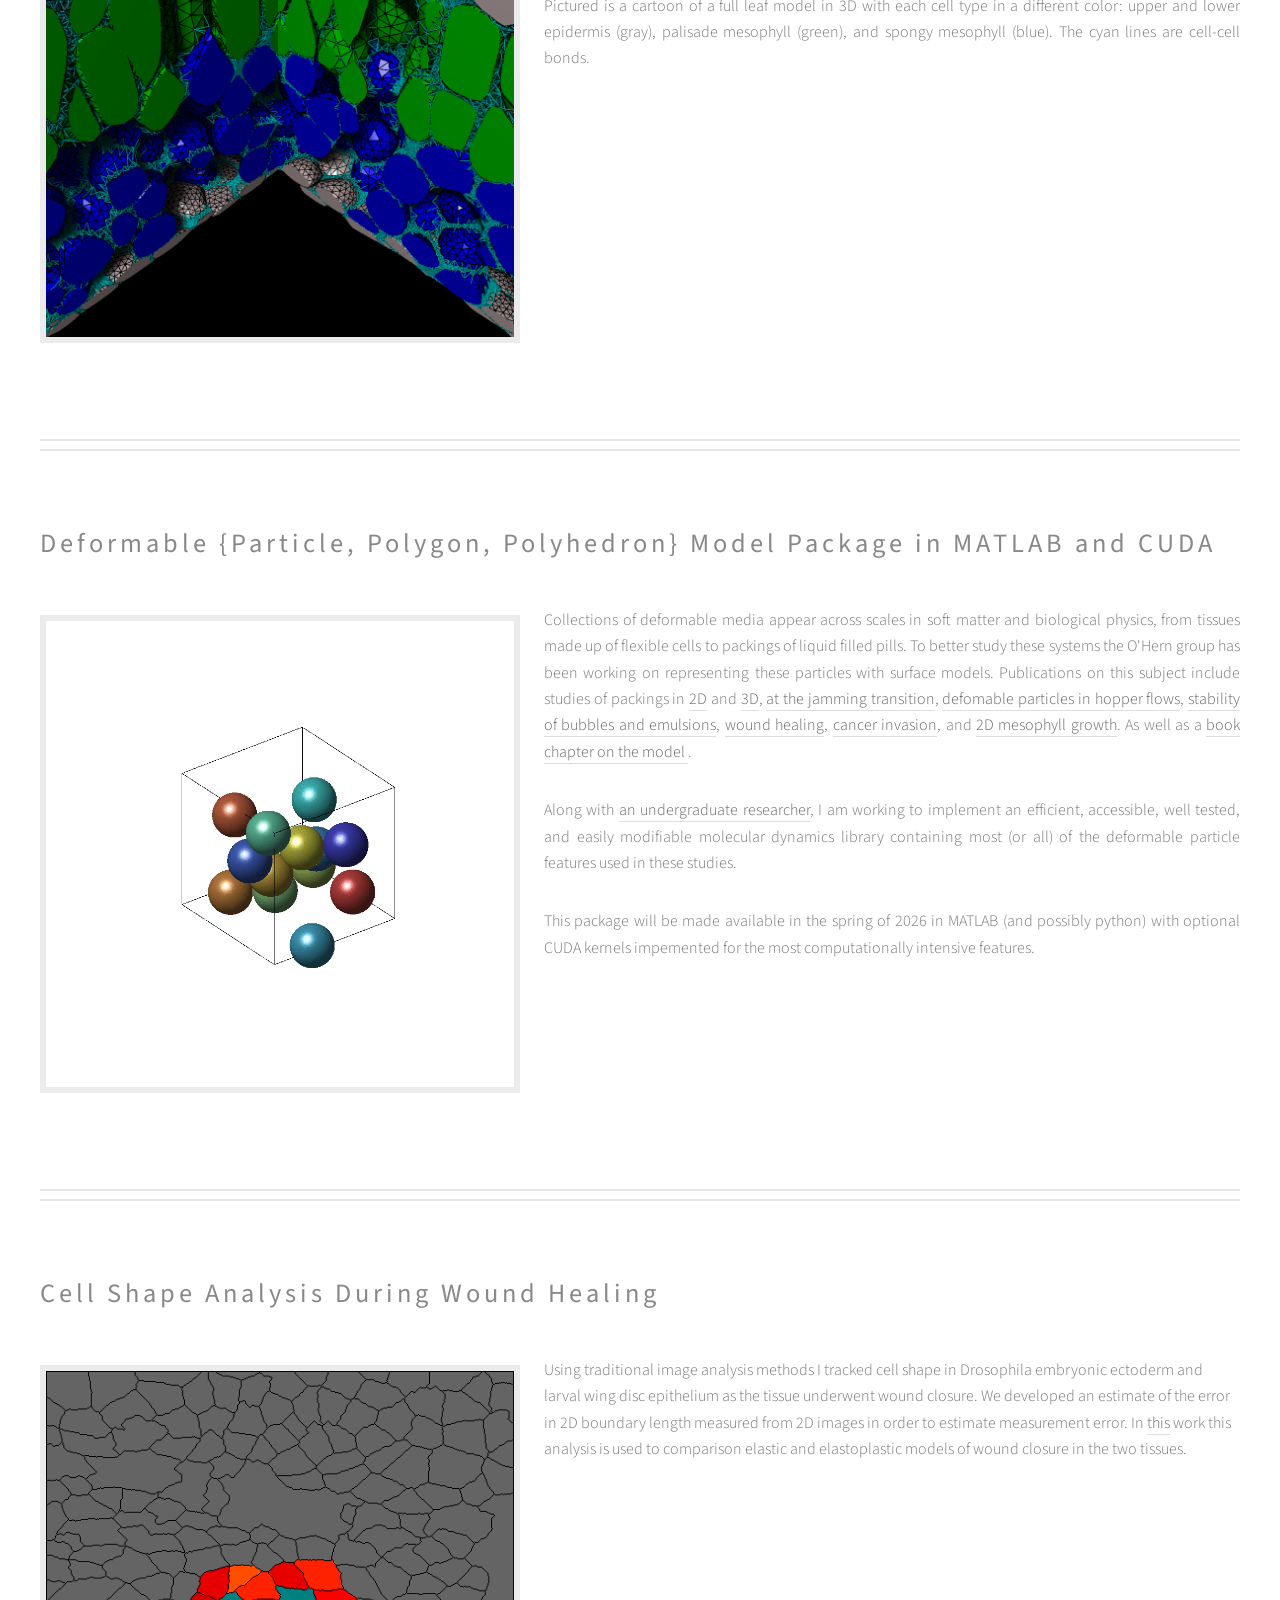
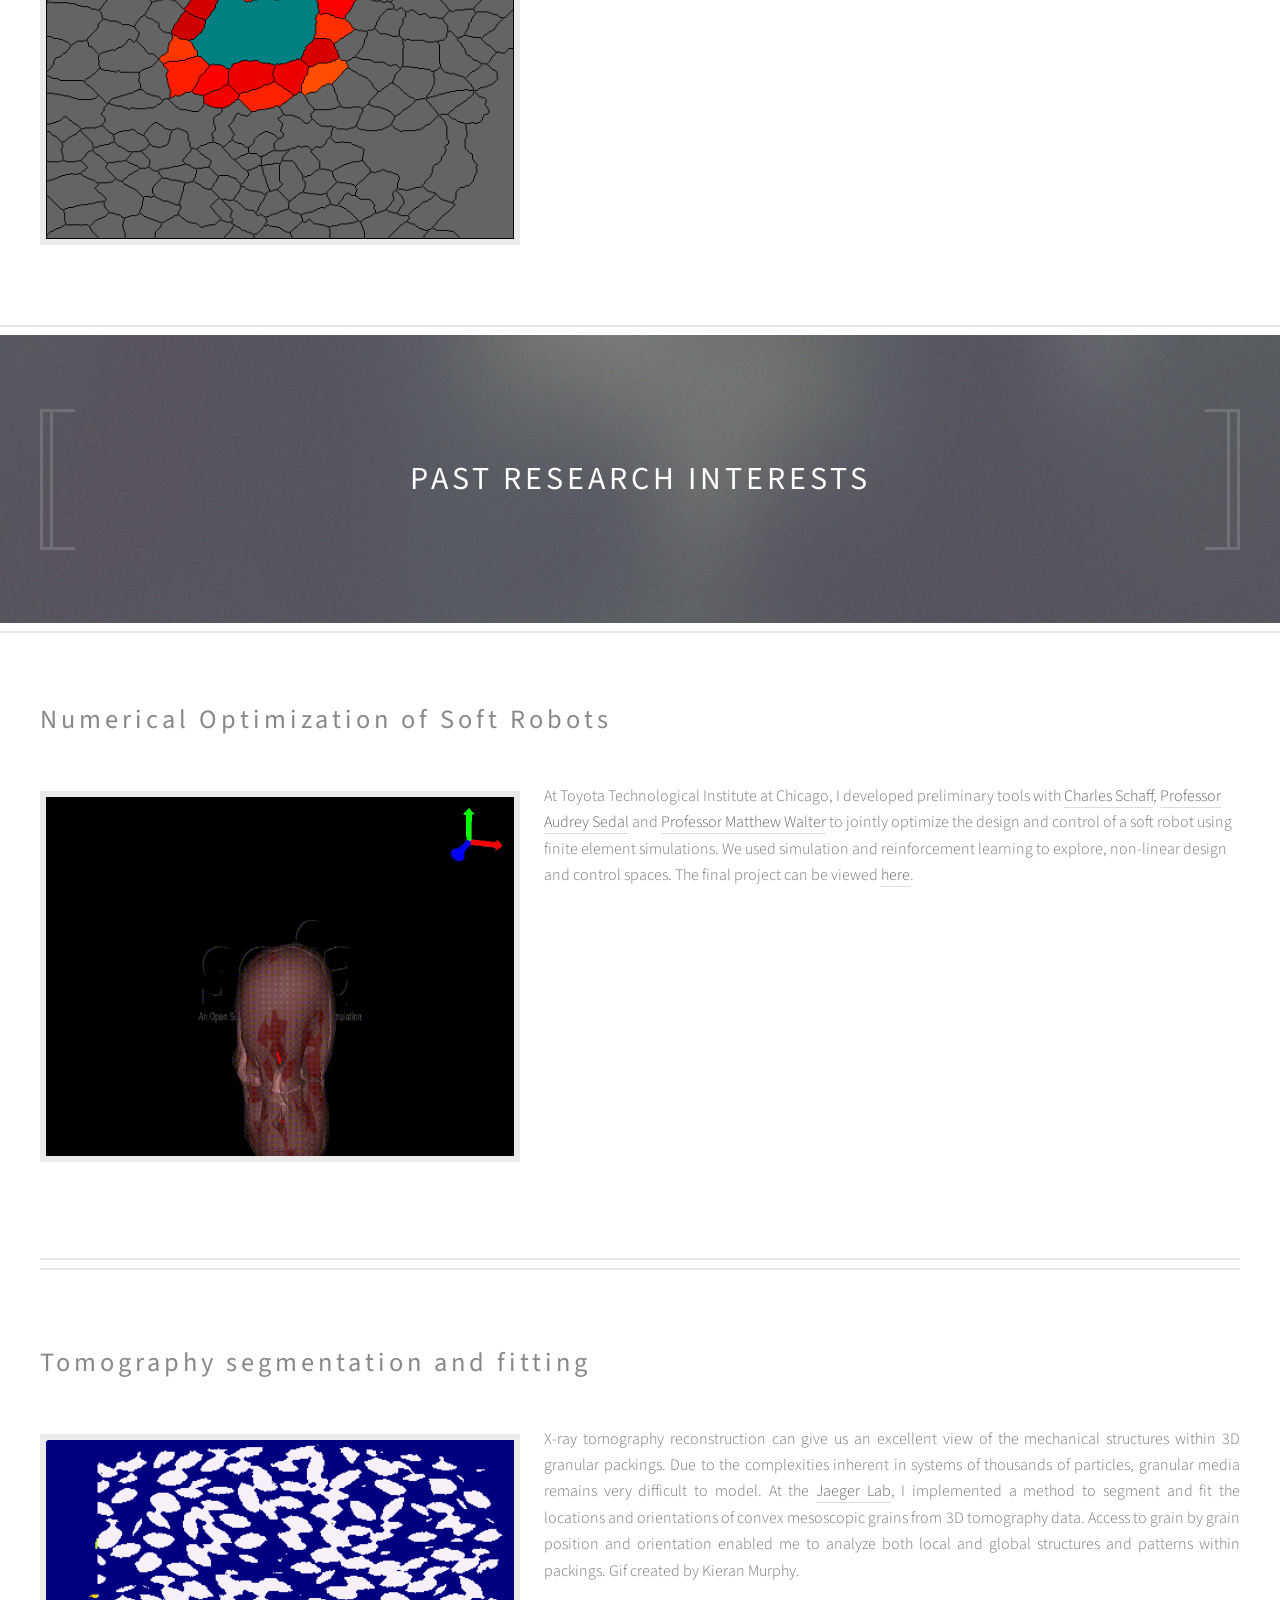
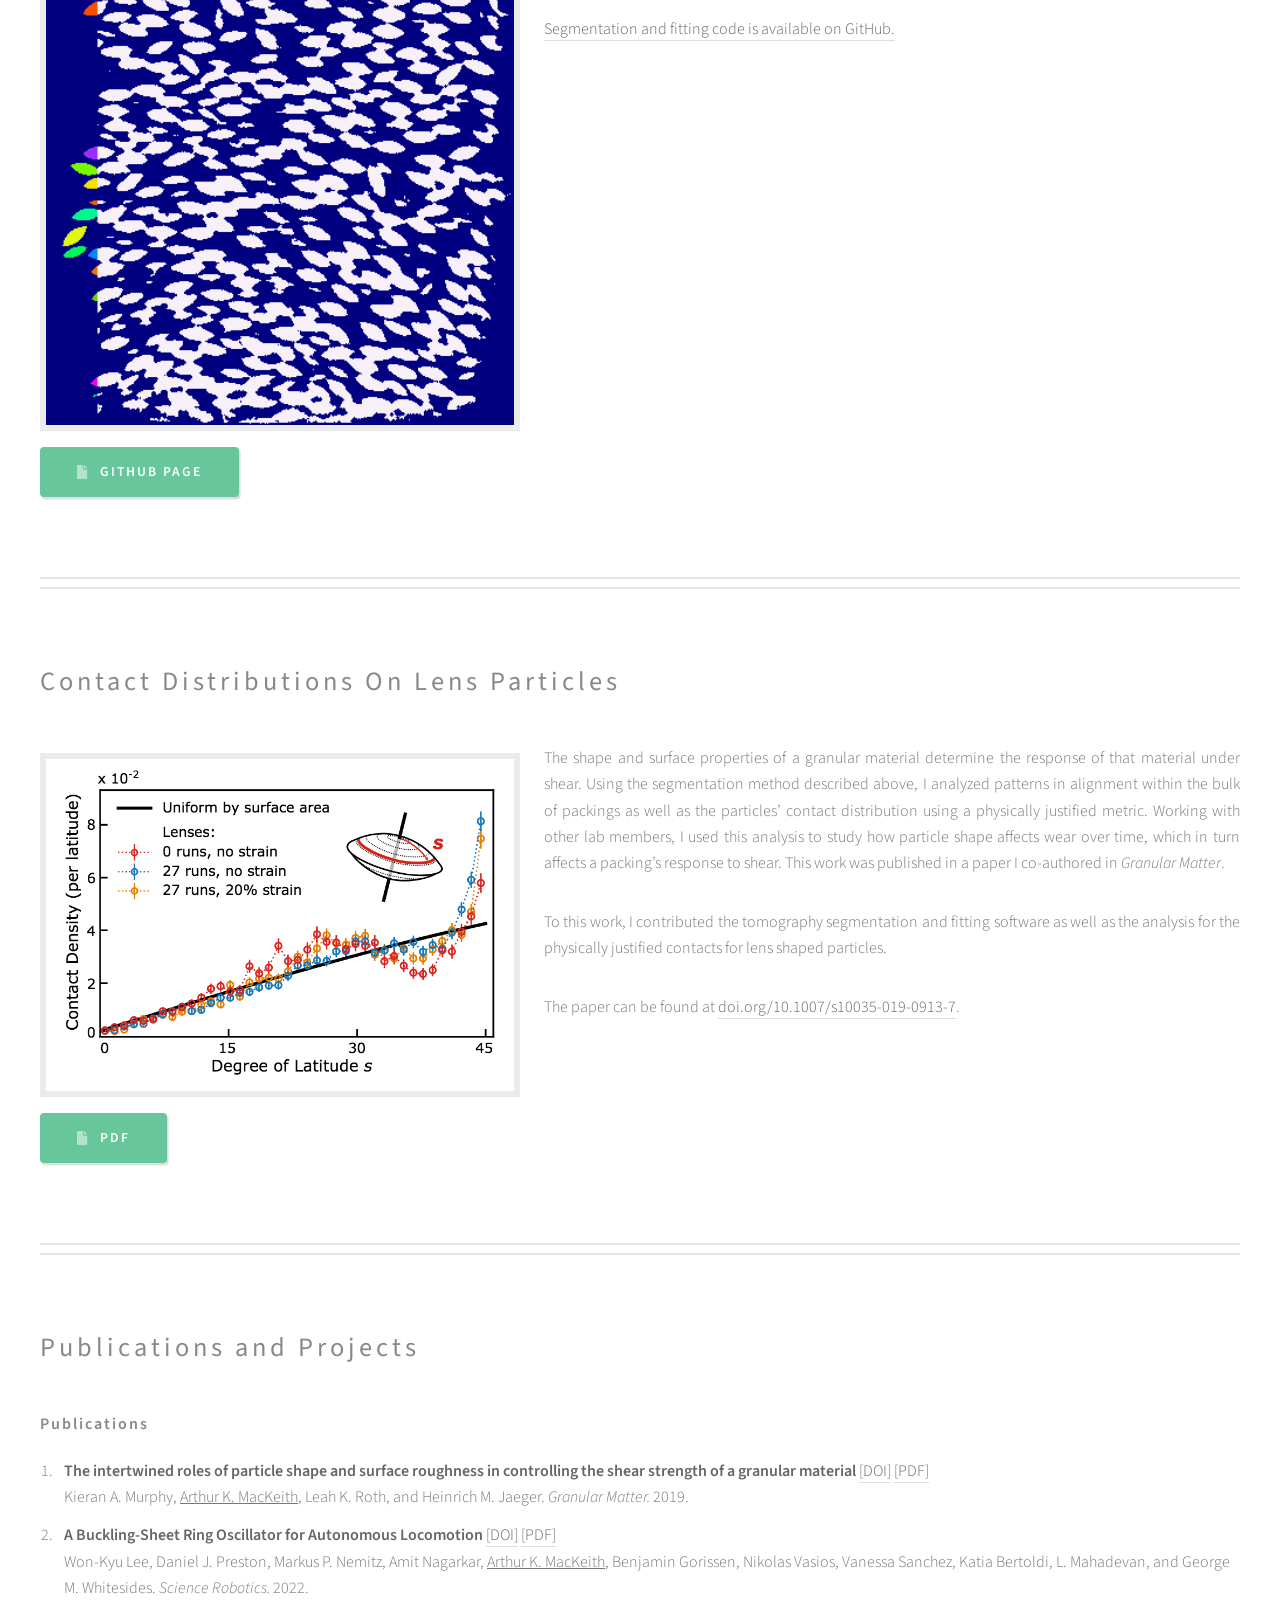
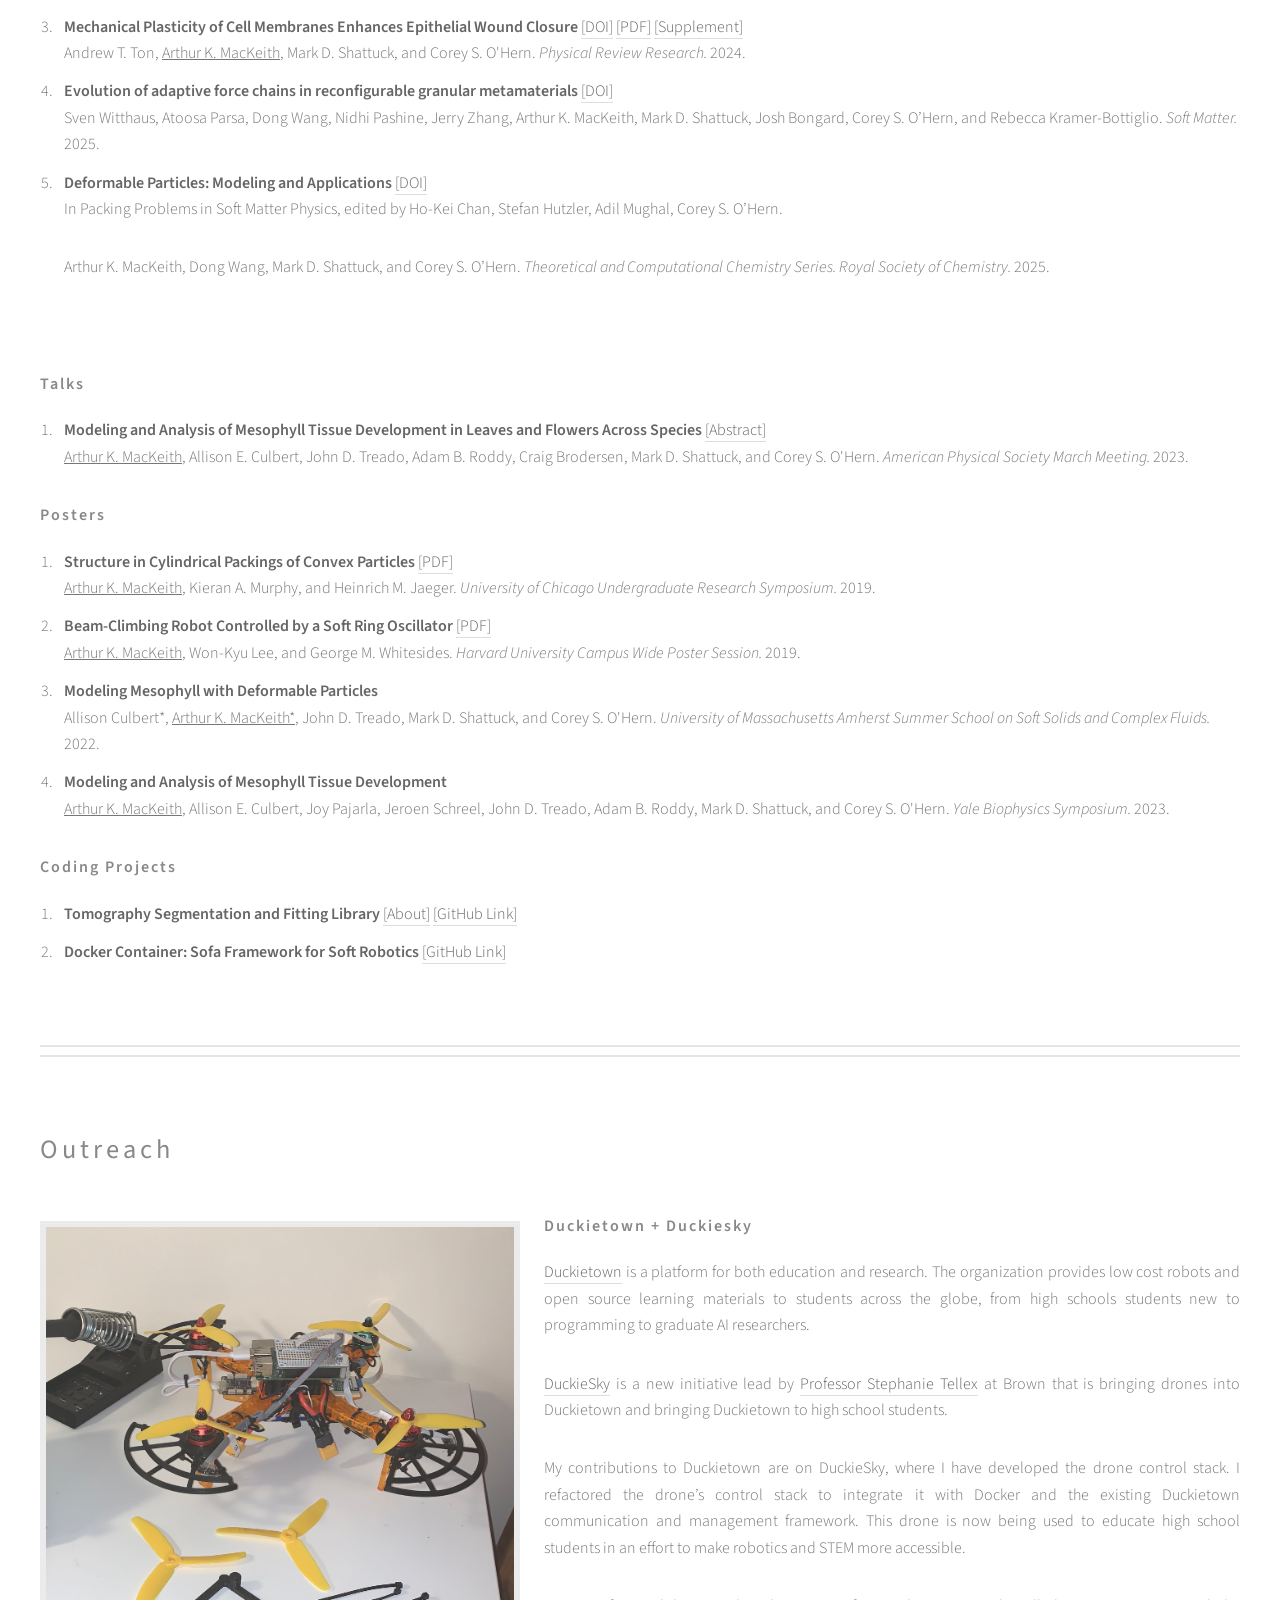
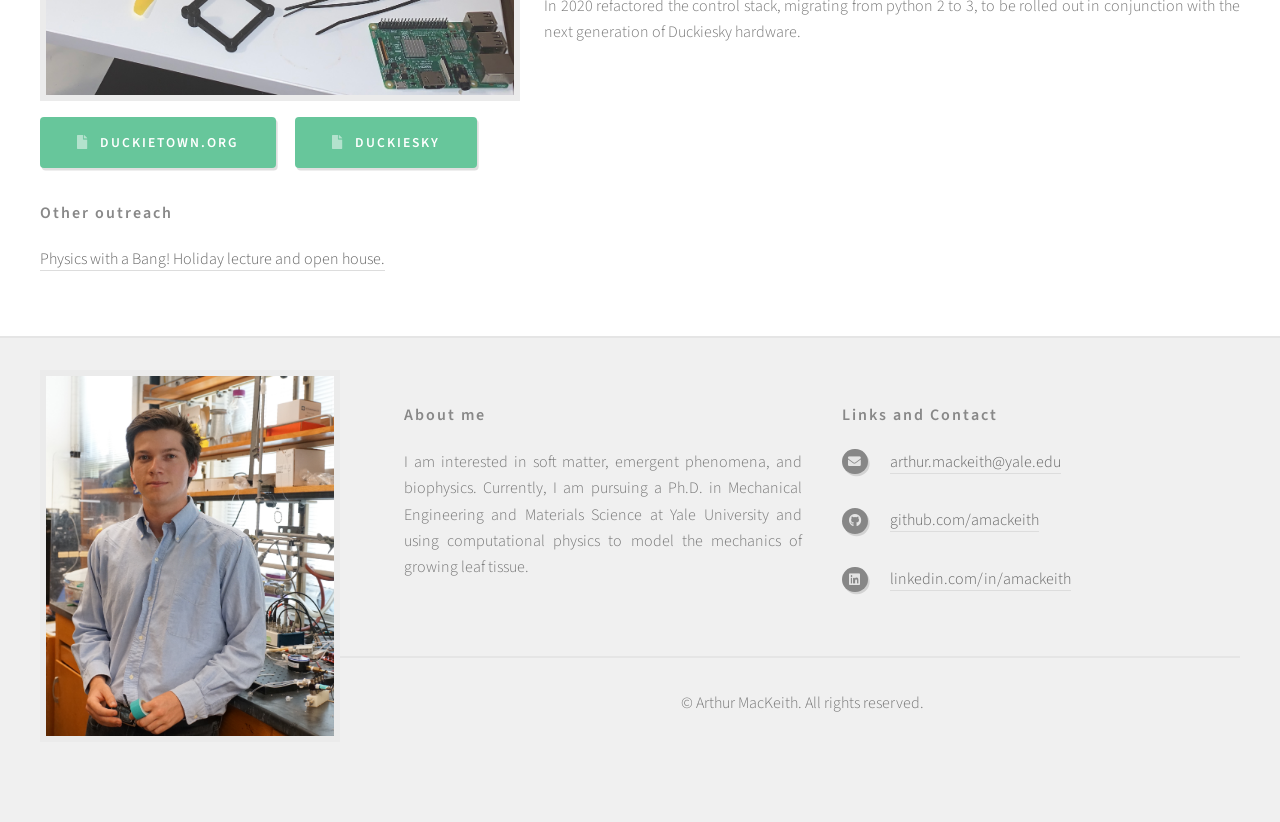
==== commit 61d30183: "sm" ====
--- a/index.html
+++ b/index.html
@@ -194,14 +194,14 @@
 								</header>
 								<a  class="image left"><img src="images/dpm_demo.gif" alt="" /></a>
 								<p>
-								Collections of deformable media appear accross scales in soft matter and biological physics, from tissues made up of flexible cells to packings of liquid filled pills. To better study these systems the O'Hern group has been working on representing these particles with surface models.
+								Collections of deformable media appear across scales in soft matter and biological physics, from tissues made up of flexible cells to packings of liquid filled pills. To better study these systems the O'Hern group has been working on representing these particles with surface models.
 
 								Publications on this subject include studies of packings in <a href="https://doi.org/10.1103/PhysRevMaterials.5.055605">2D</a> and <a href="https://doi.org/10.1039/d1sm01228b">3D</a>, <a href="https://doi.org/10.1103/PhysRevLett.121.248003">at the jamming transition</a>, <a href="https://doi.org/10.1039/d2sm01079h"> defomable particles in hopper flows</a>, <a href="https://doi.org/10.1039/c9sm00775j">stability of bubbles and emulsions</a>, <a href="https://doi.org/10.1103/PhysRevResearch.6.L012036">wound healing</a>, <a href="https://doi.org/10.1063/5.0209019">cancer invasion</a>, and <a href="https://doi.org/10.1098/rsif.2022.0602">2D mesophyll growth</a>.
 								As well as a <a href="https://jamming.research.yale.edu/files/papers/bk.pdf">book chapter on the model </a>.</p>
 								<p>
-								Along with <a href="">an undergraduate researcher</a>, I am working to implement an efficient, accessible, well tested, and easily modifiable molecular dynamics library containing most (or all) of the deformable particle features used in the O'Hern group.
+								Along with <a href="">an undergraduate researcher</a>, I am working to implement an efficient, accessible, well tested, and easily modifiable molecular dynamics library containing most (or all) of the deformable particle features used in these studies.
 								</p>
-								<p>This package will be made availible in the spring of 2026 in MATLAB (and possibly python) with optional CUDA kernels impemented for the most computationally intensive features.</p>
+								<p>This package will be made available in the spring of 2026 in MATLAB (and possibly python) with optional CUDA kernels impemented for the most computationally intensive features.</p>
 								<ul class="actions">
 									<!--li><a href="https://github.com/amackeith/tomography_segmentation_and_fitting" class="button icon solid fa-file">GitHub Page</a></!-->
 								</ul>
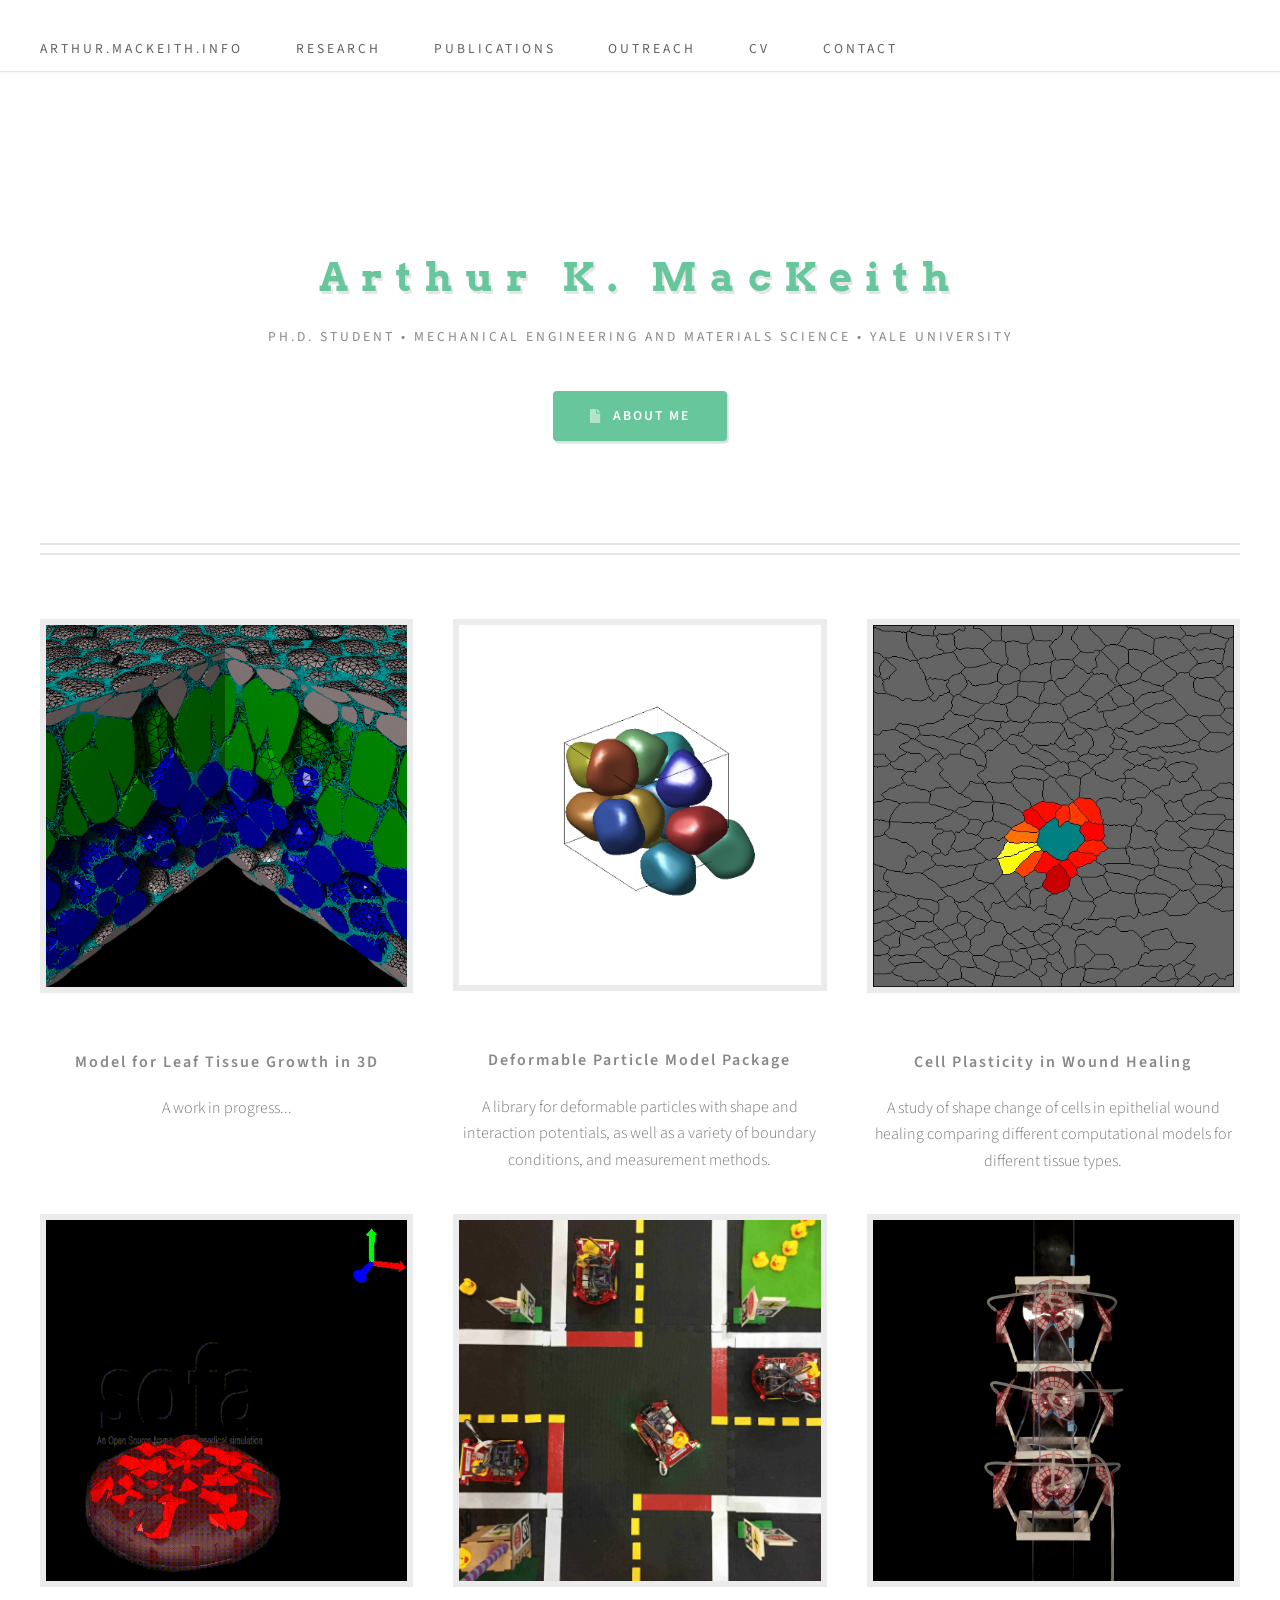
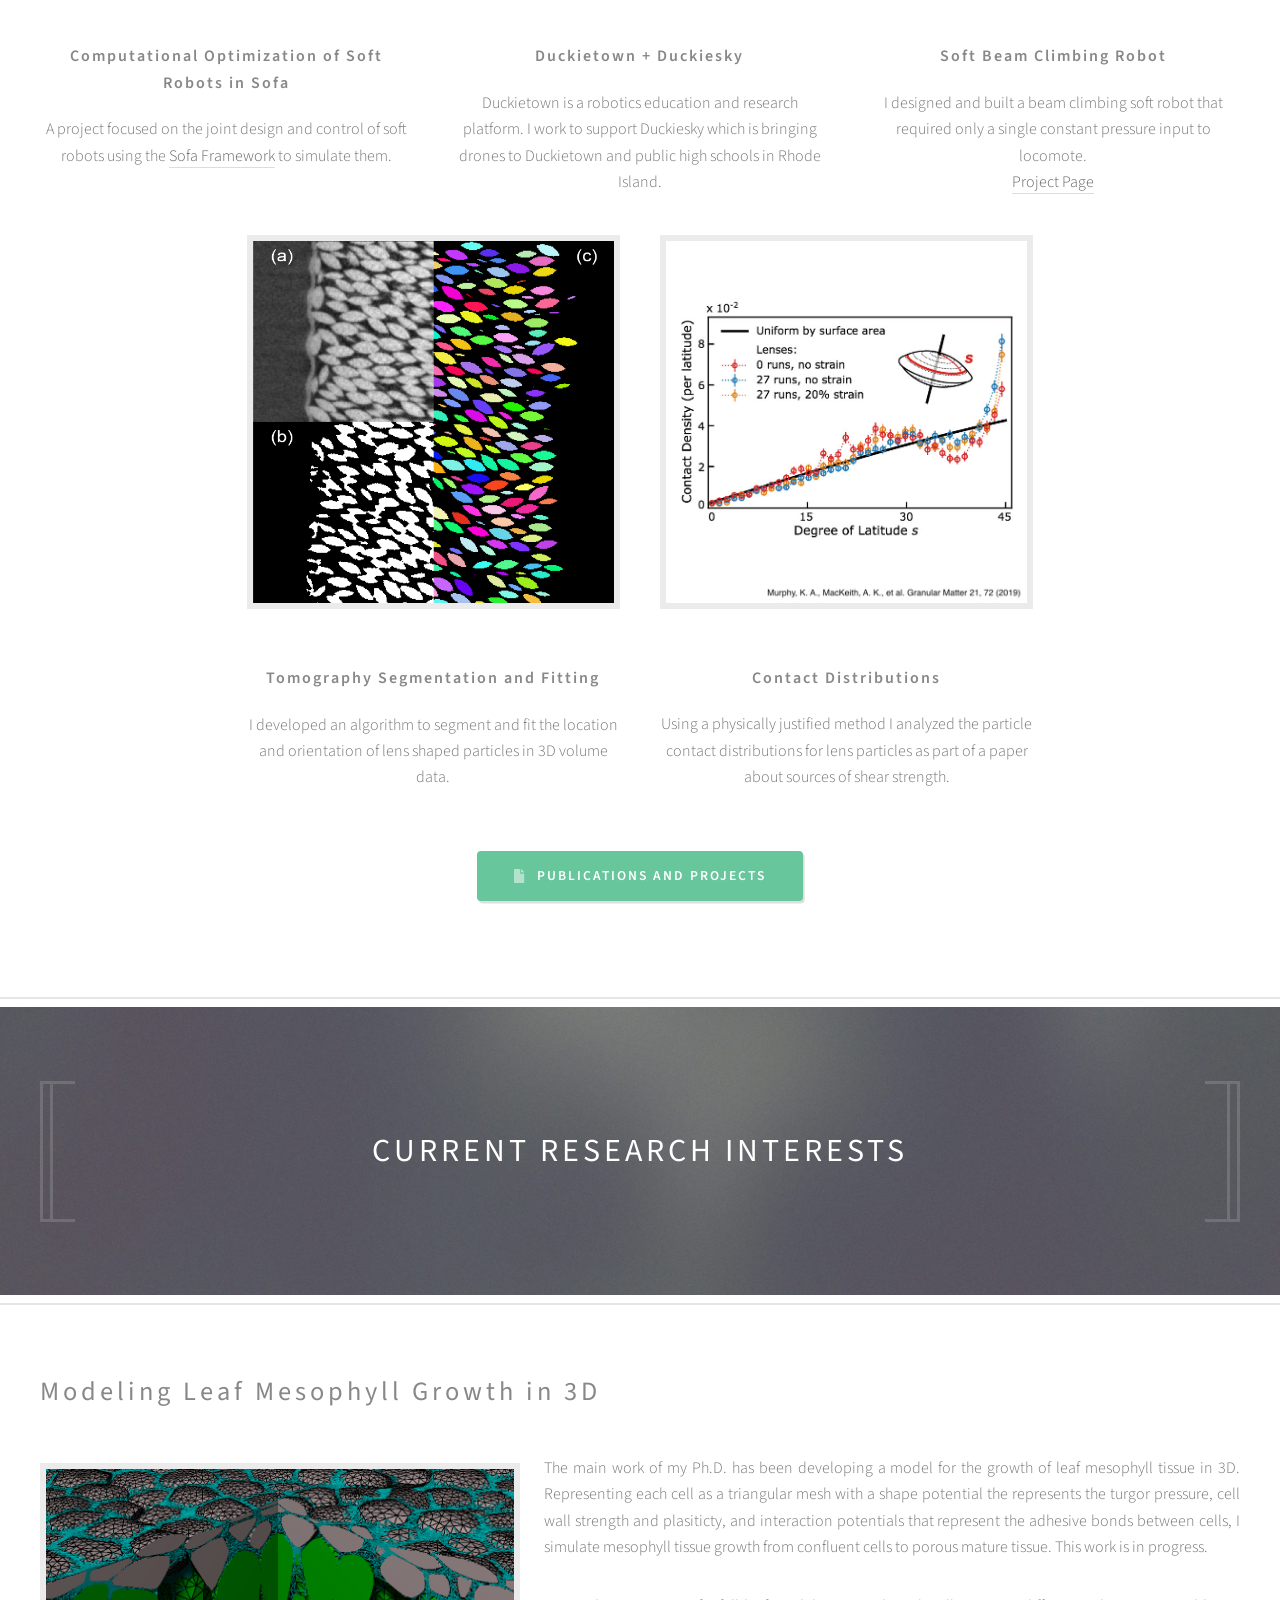
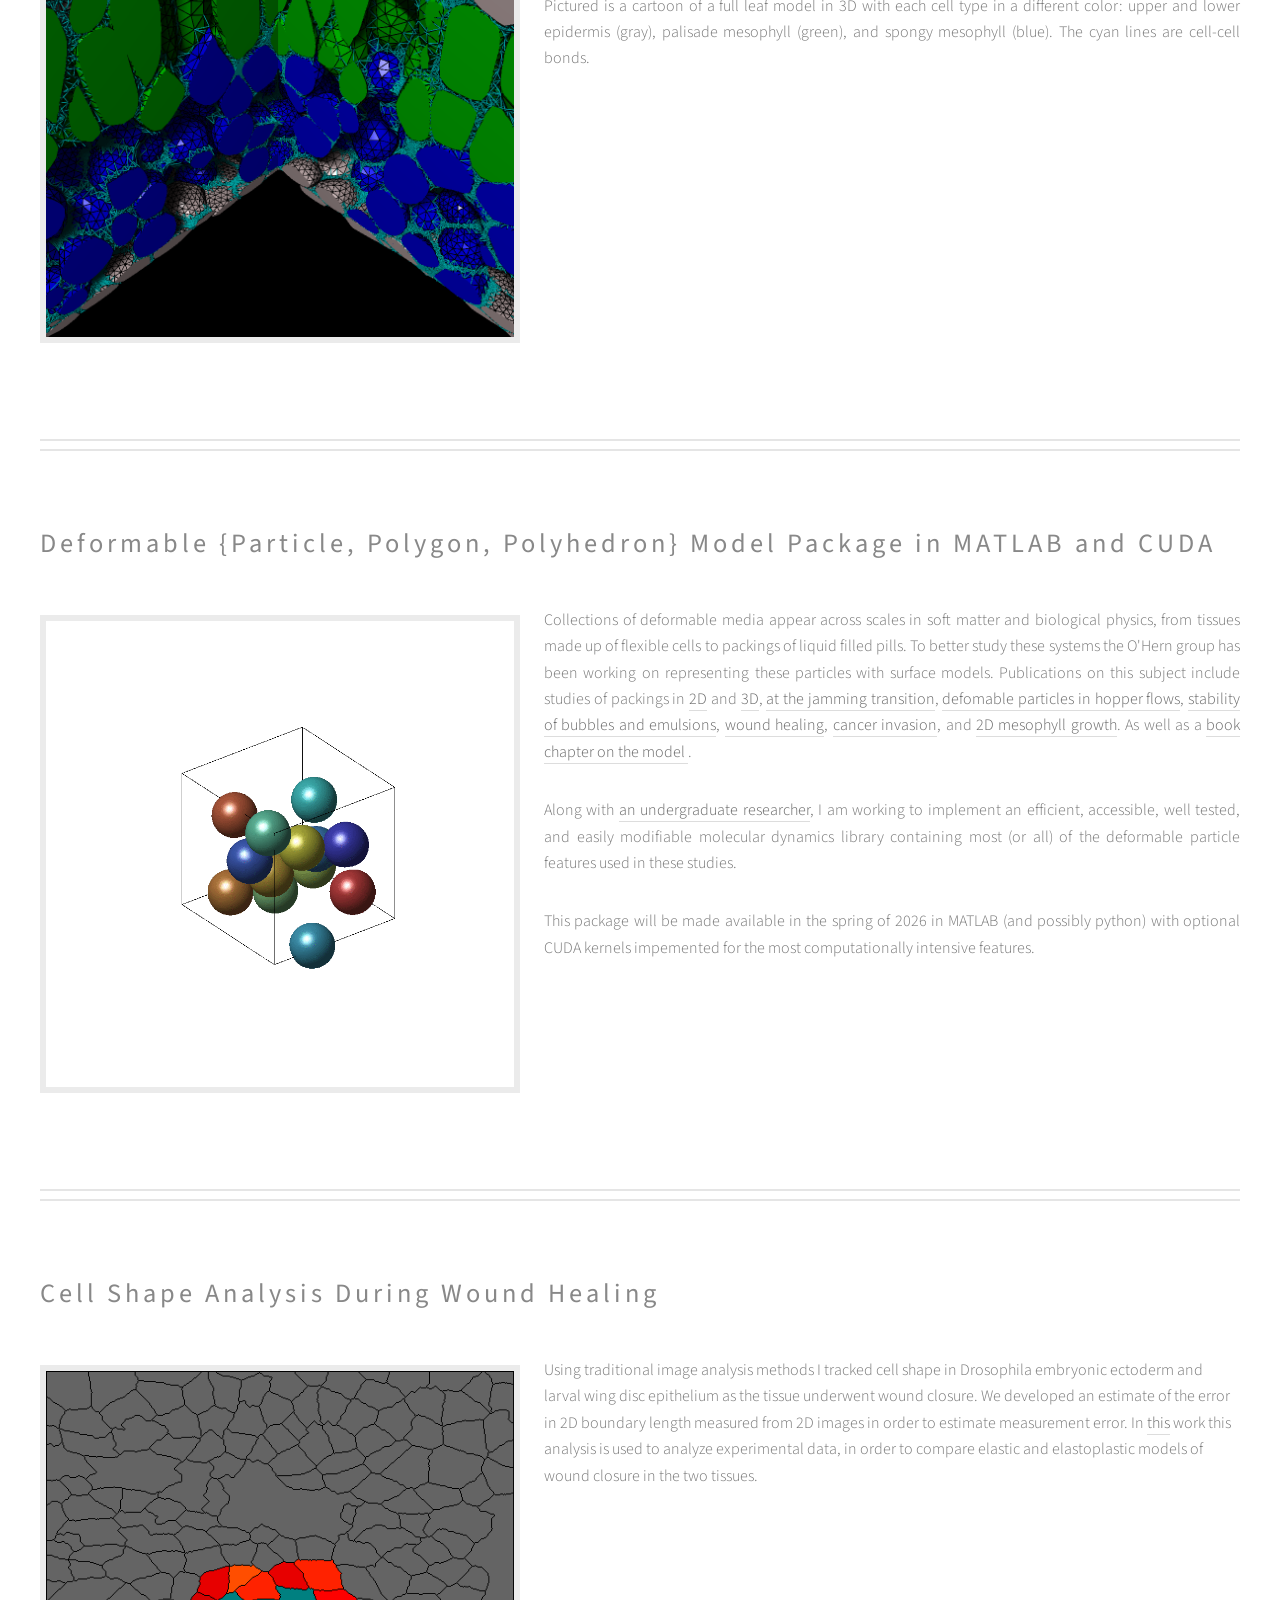
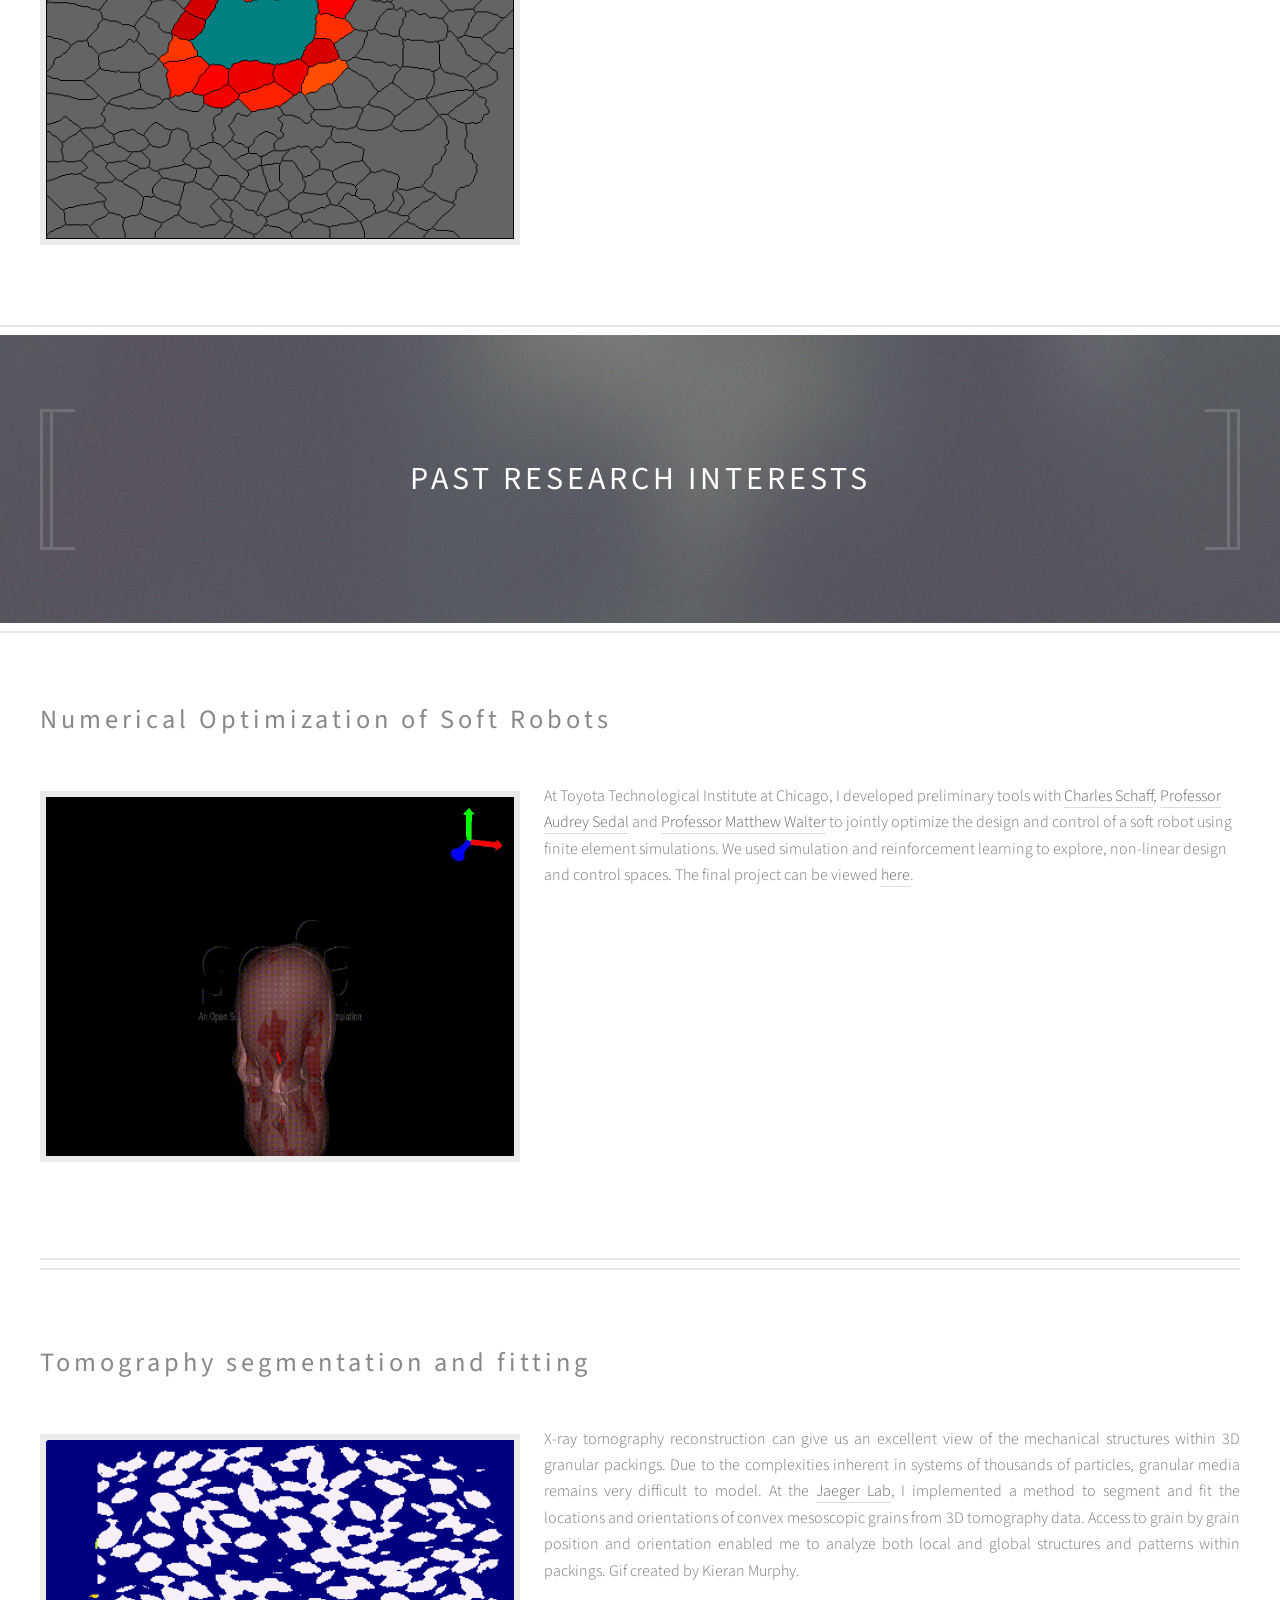
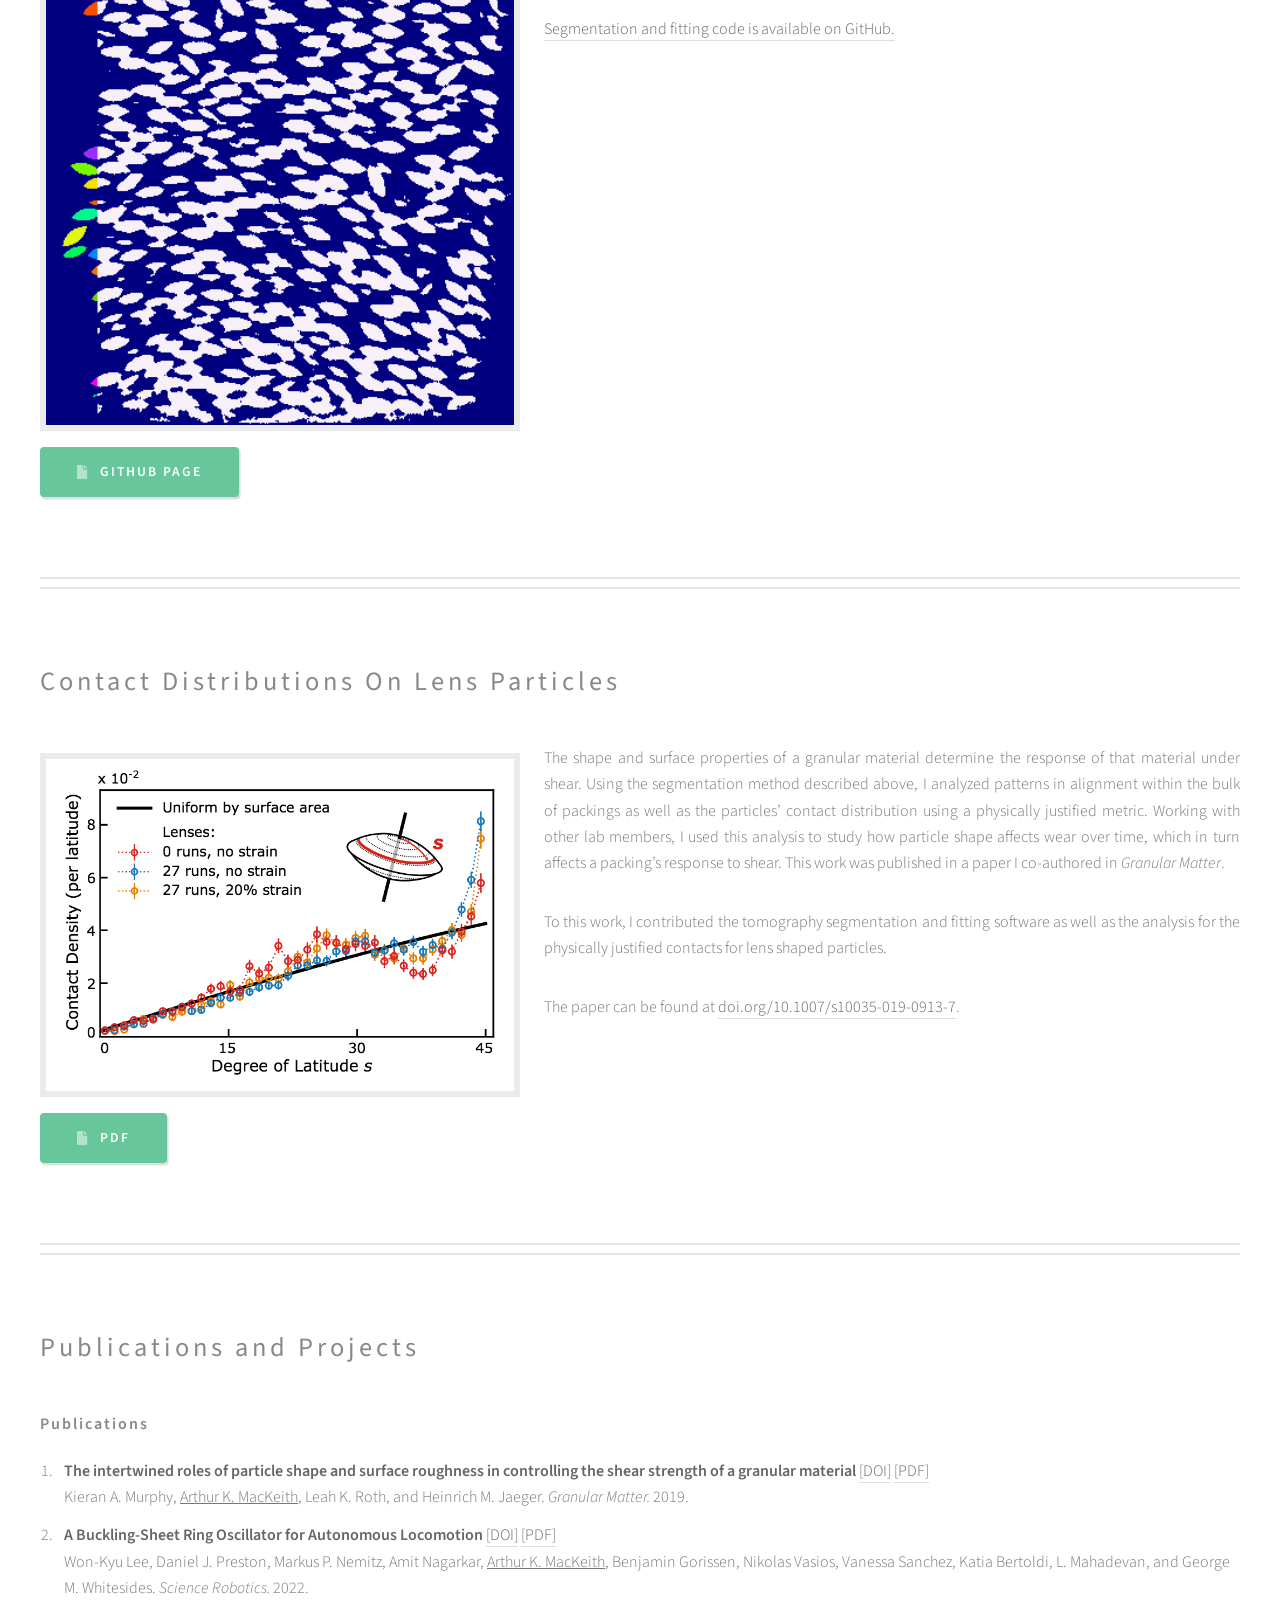
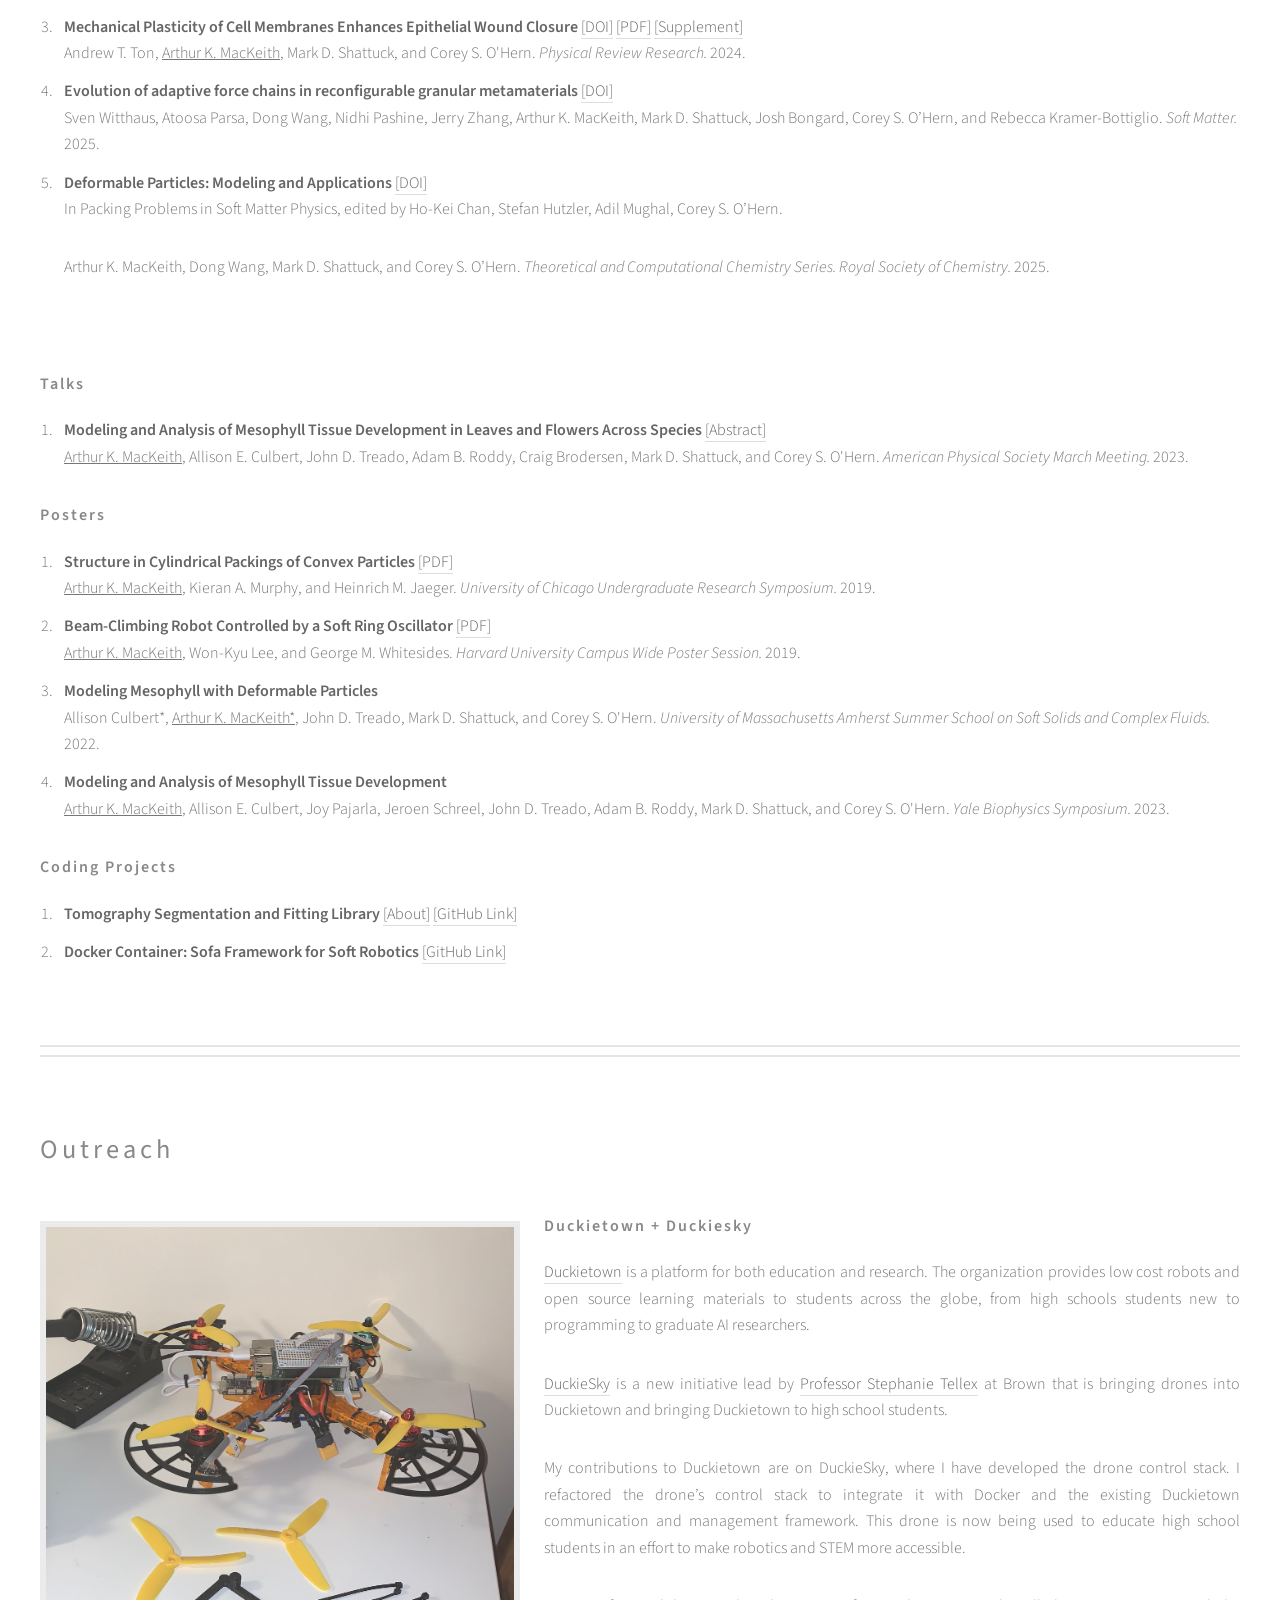
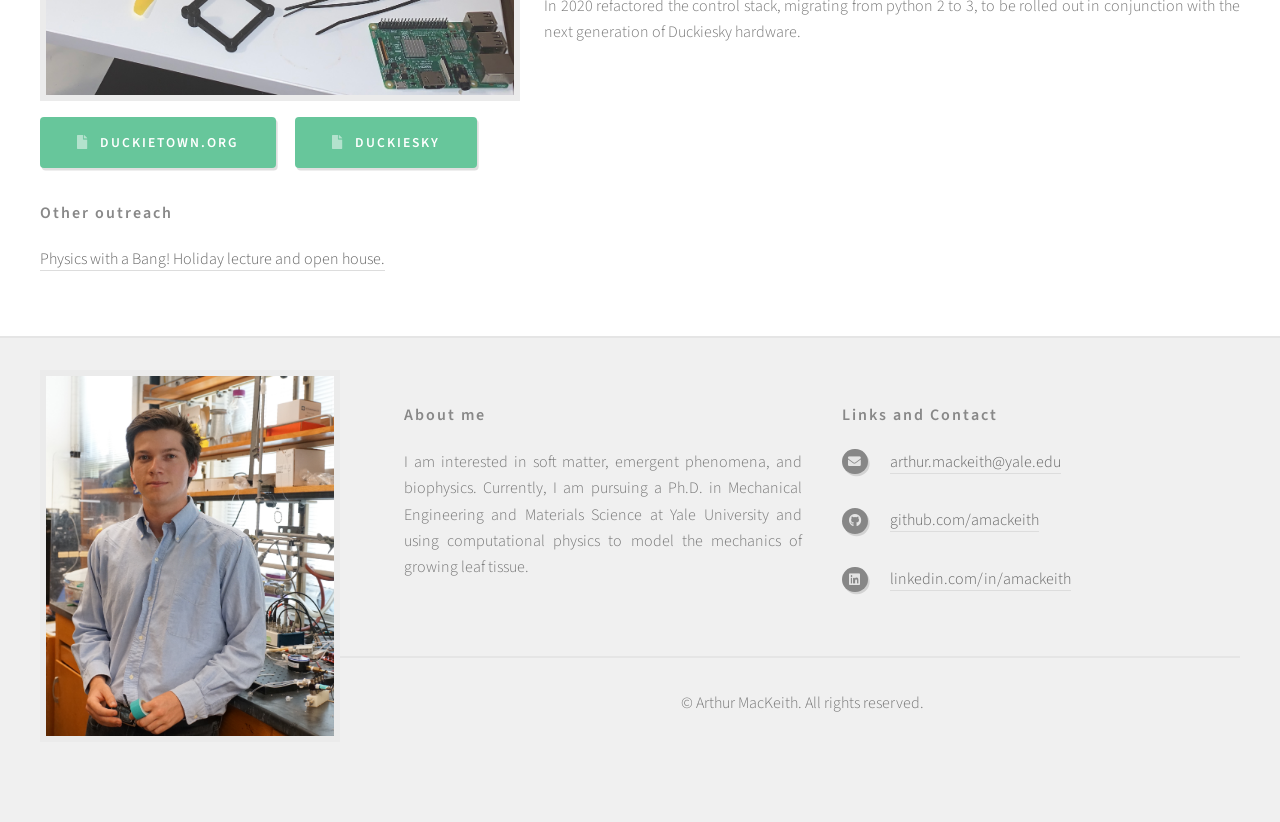
==== commit 5b6a159f: "sm" ====
--- a/index.html
+++ b/index.html
@@ -213,7 +213,7 @@
 									<h2><a>Cell Shape Analysis During Wound Healing</a></h2>
 								</header>
 								<a  class="image left"><img src="images/wound_healing_movie.gif" alt="" /></a>
-								Using traditional image analysis methods I tracked cell shape in Drosophila embryonic ectoderm and larval wing disc epithelium as the tissue underwent wound closure. We developed an estimate of the error in 2D boundary length measured from 2D images in order to estimate measurement error. In <a href="https://doi.org/10.1103/PhysRevResearch.6.L012036">this</a> work this analysis is used to comparison elastic and elastoplastic models of wound closure in the two tissues.</p>
+								Using traditional image analysis methods I tracked cell shape in Drosophila embryonic ectoderm and larval wing disc epithelium as the tissue underwent wound closure. We developed an estimate of the error in 2D boundary length measured from 2D images in order to estimate measurement error. In <a href="https://doi.org/10.1103/PhysRevResearch.6.L012036">this</a> work this analysis is used to analyze experimental data, in order to compare elastic and elastoplastic models of wound closure in the two tissues.</p>
 								<ul class="actions">
 									<!--li><a href="https://github.com/amackeith/tomography_segmentation_and_fitting" class="button icon solid fa-file">GitHub Page</a></!-->
 								</ul>
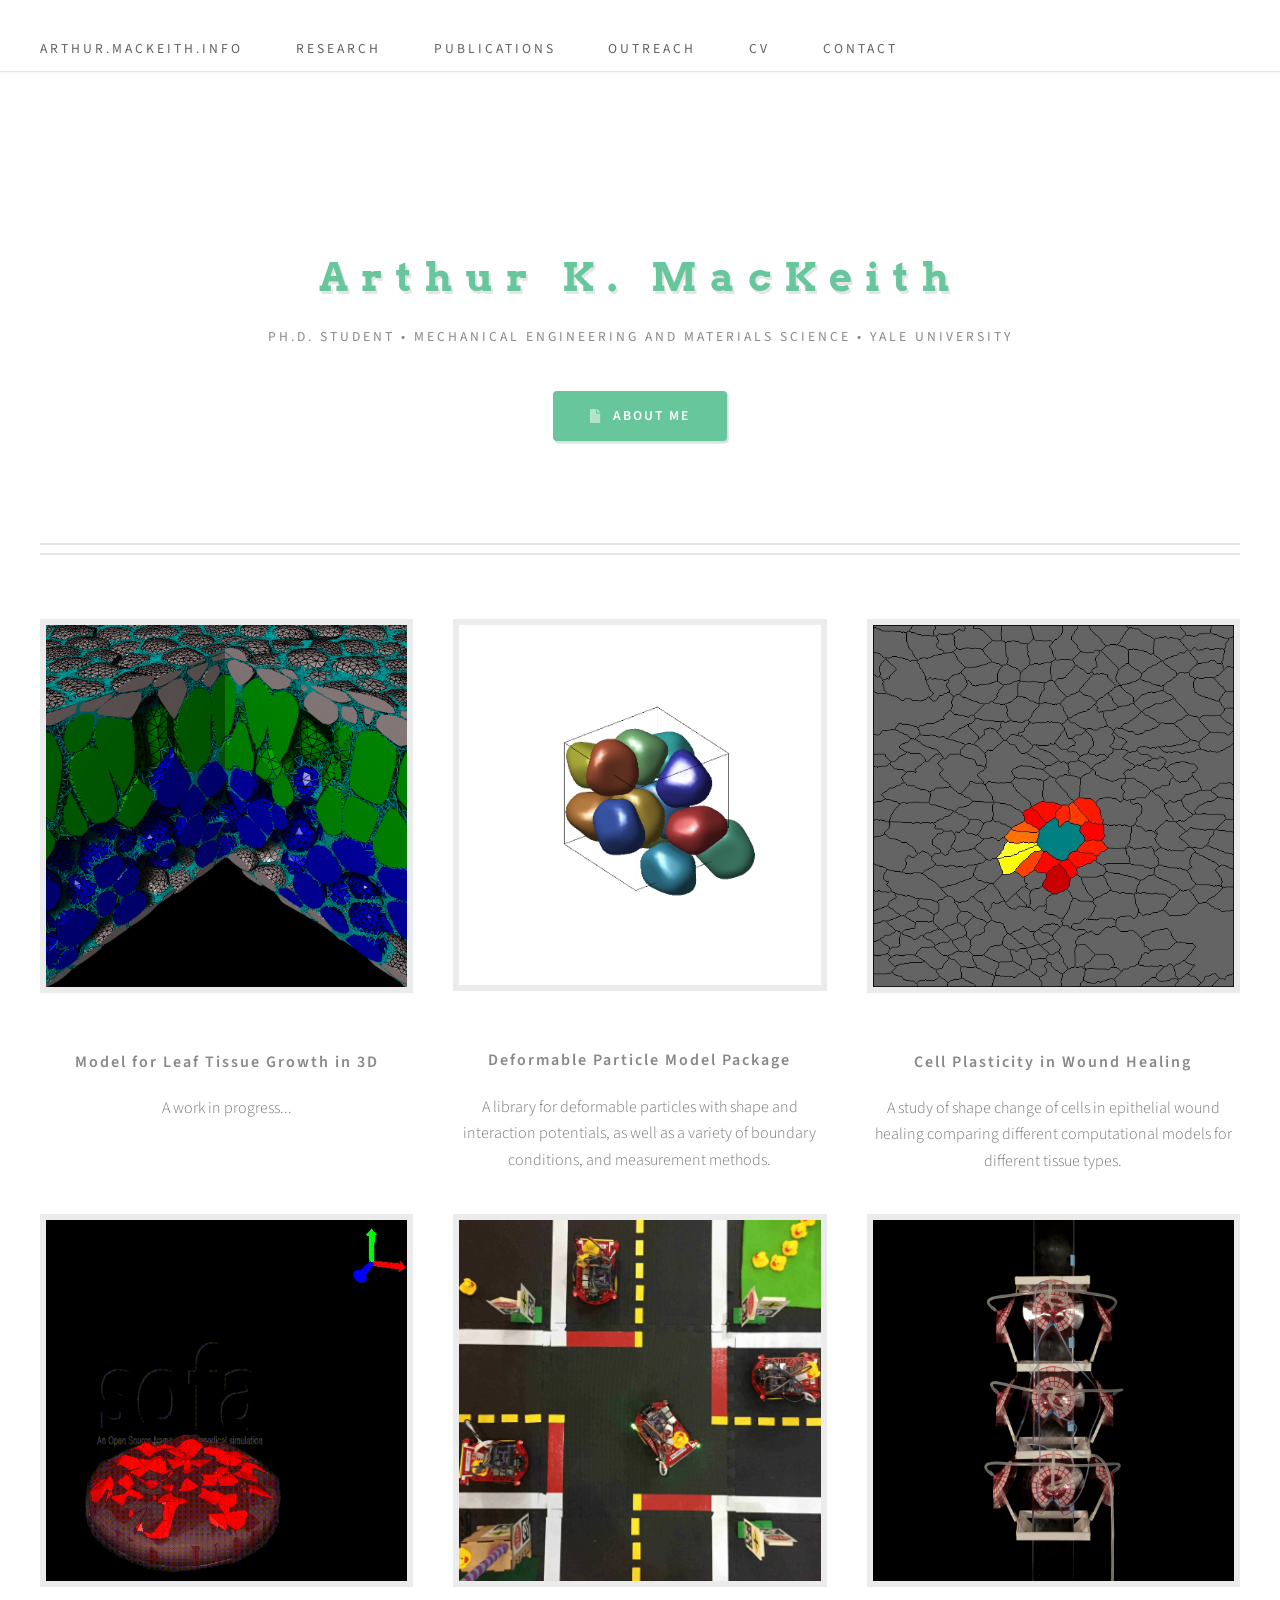
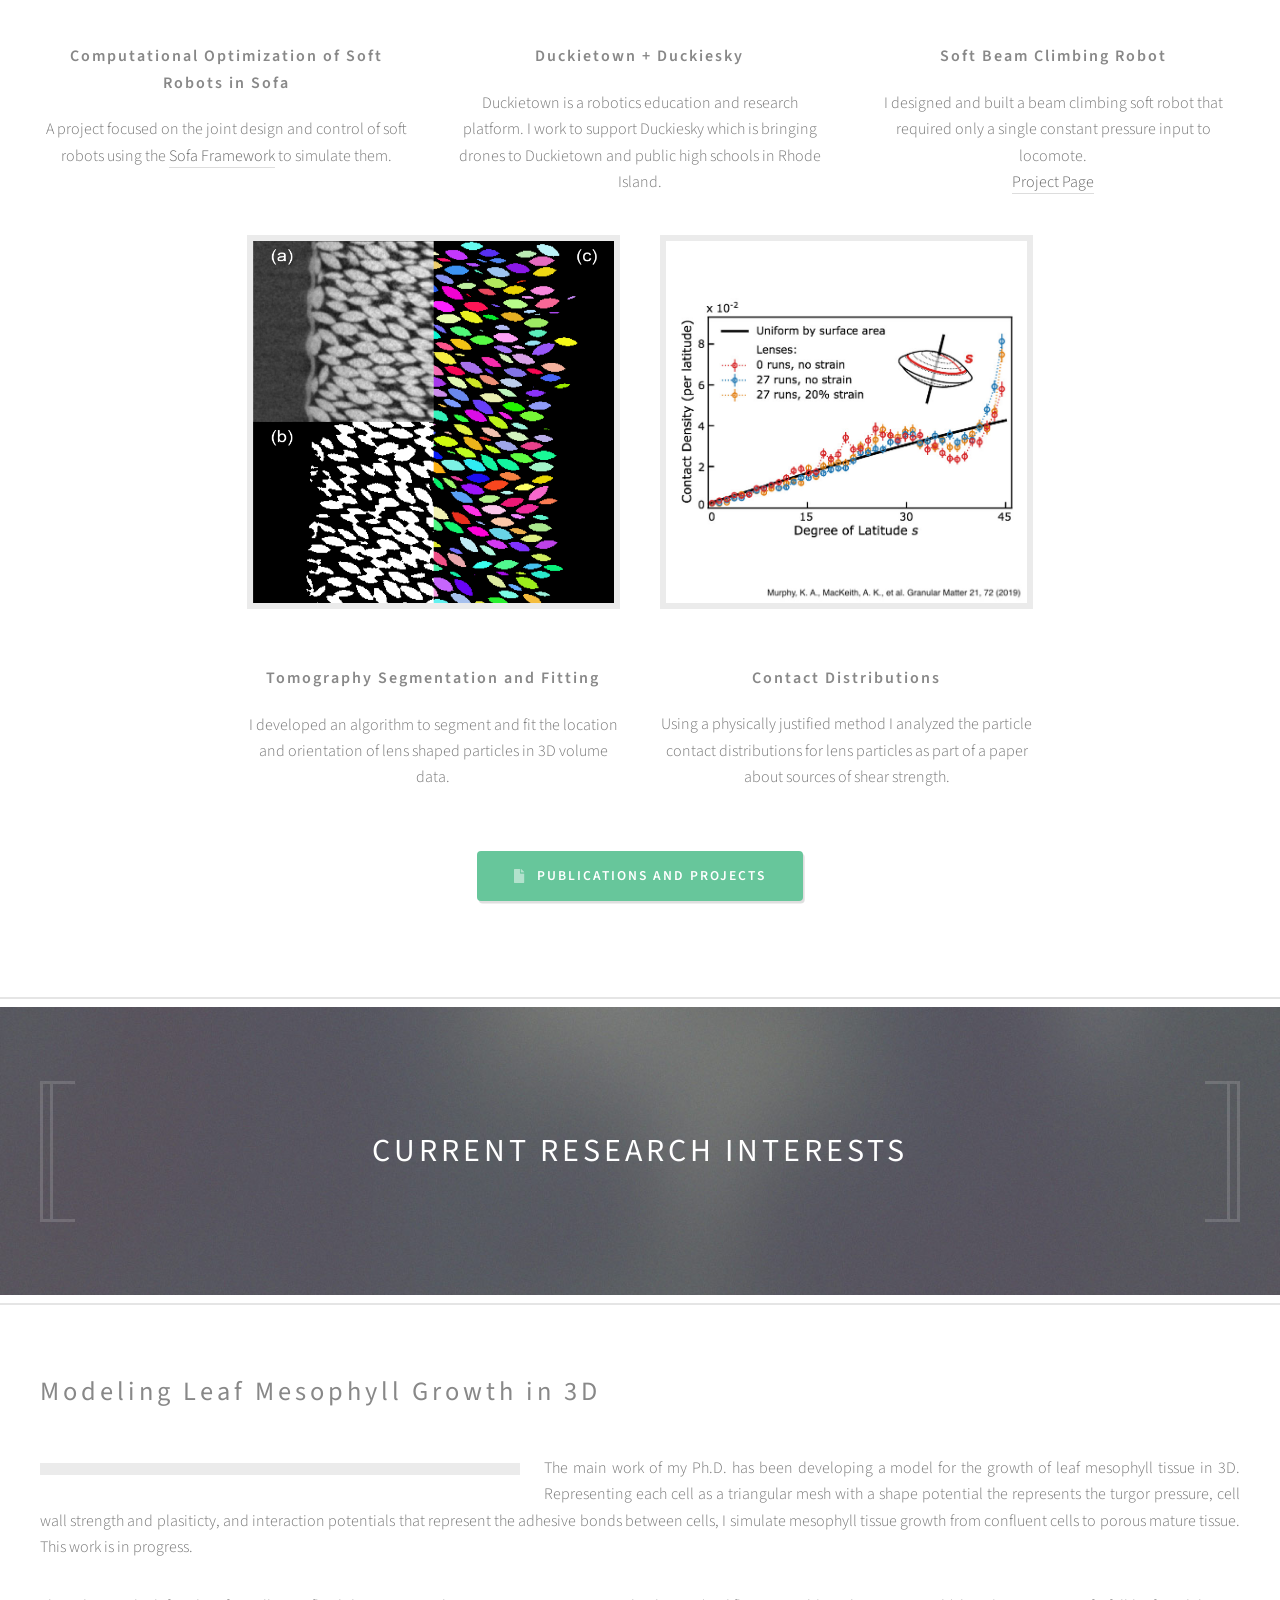
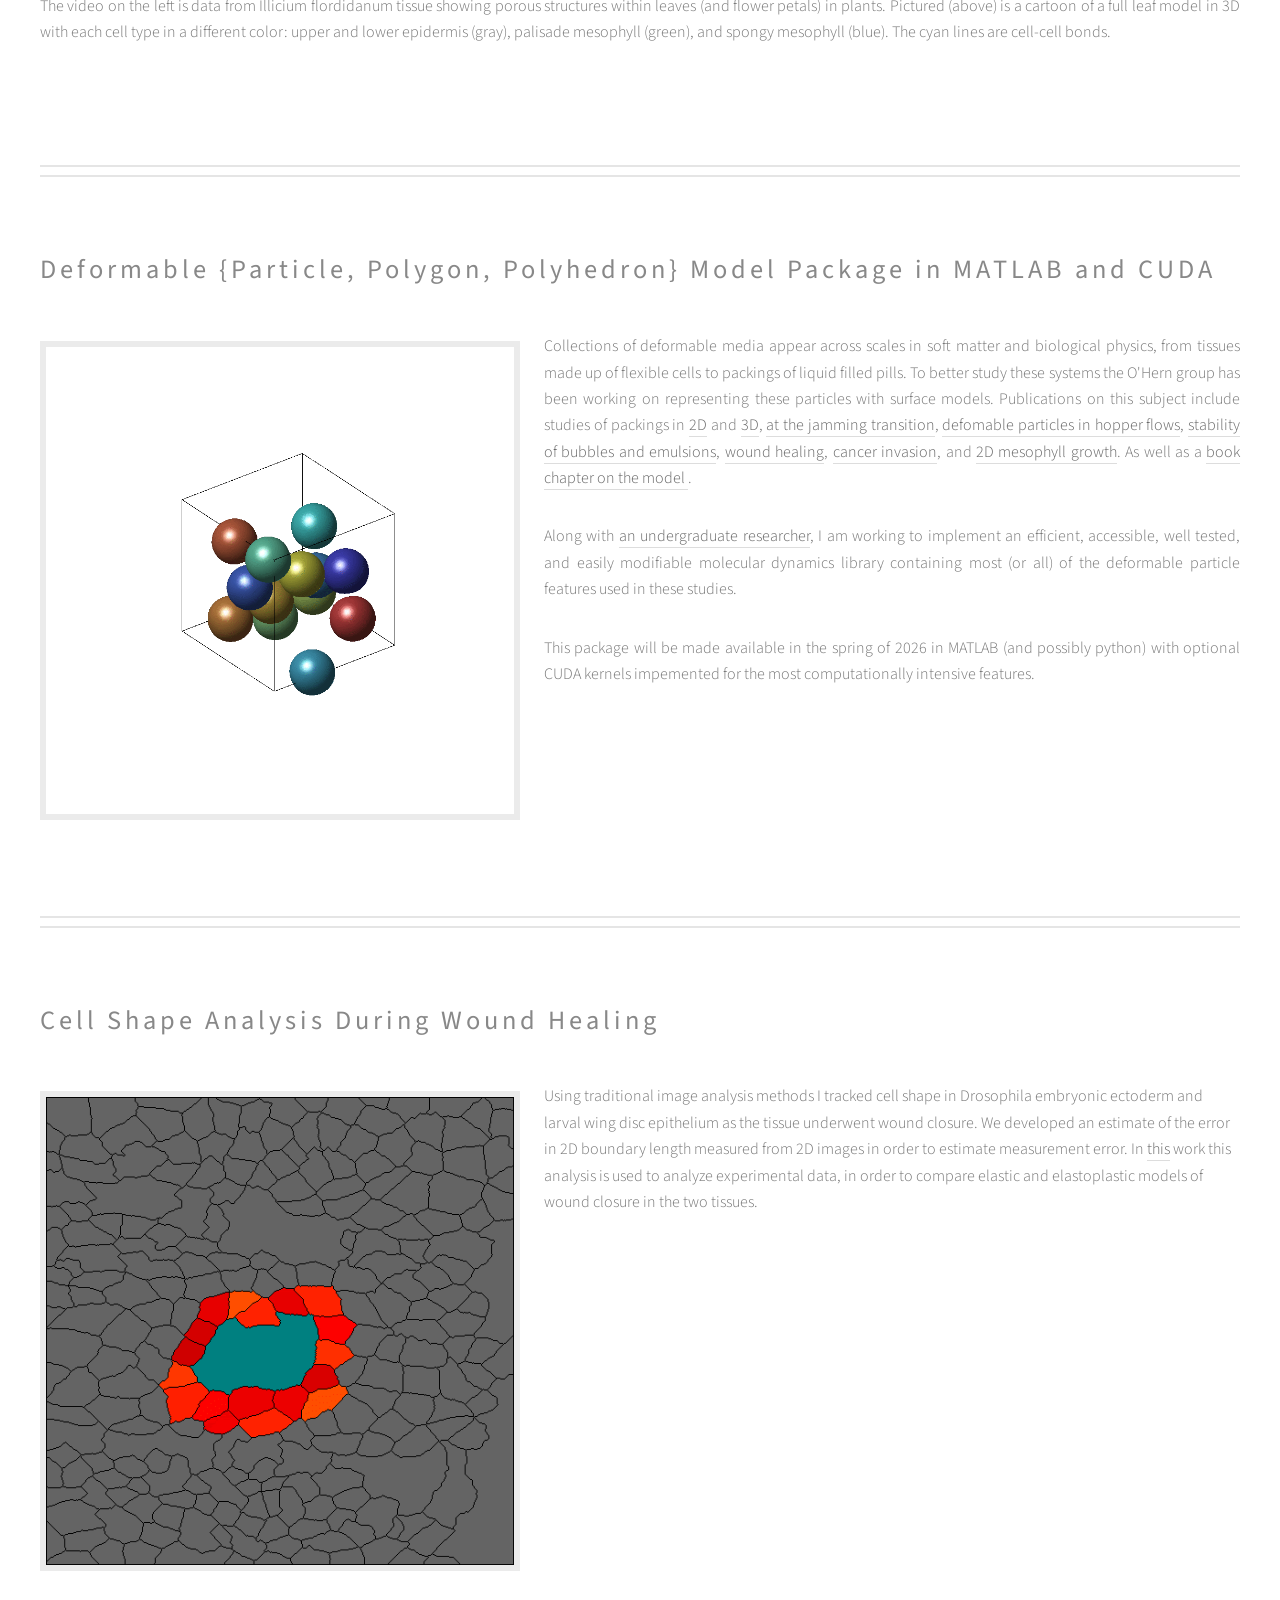
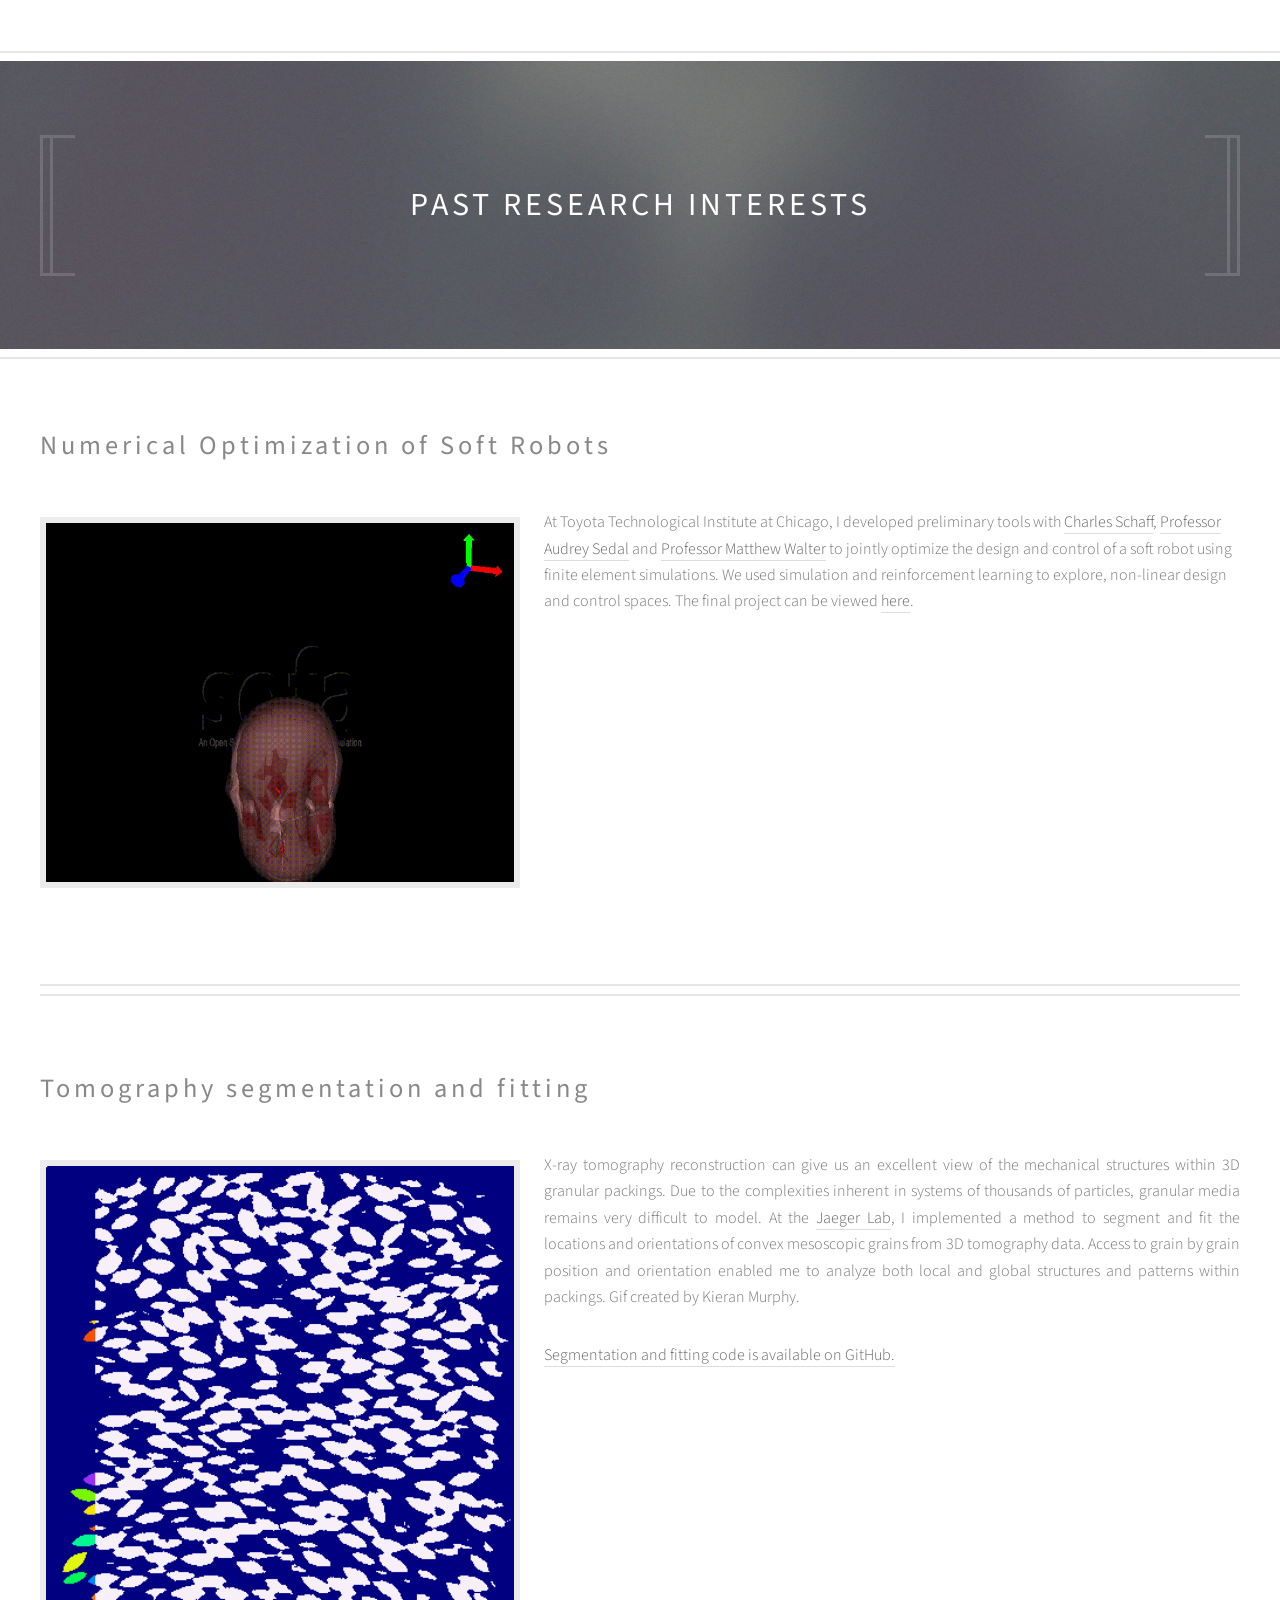
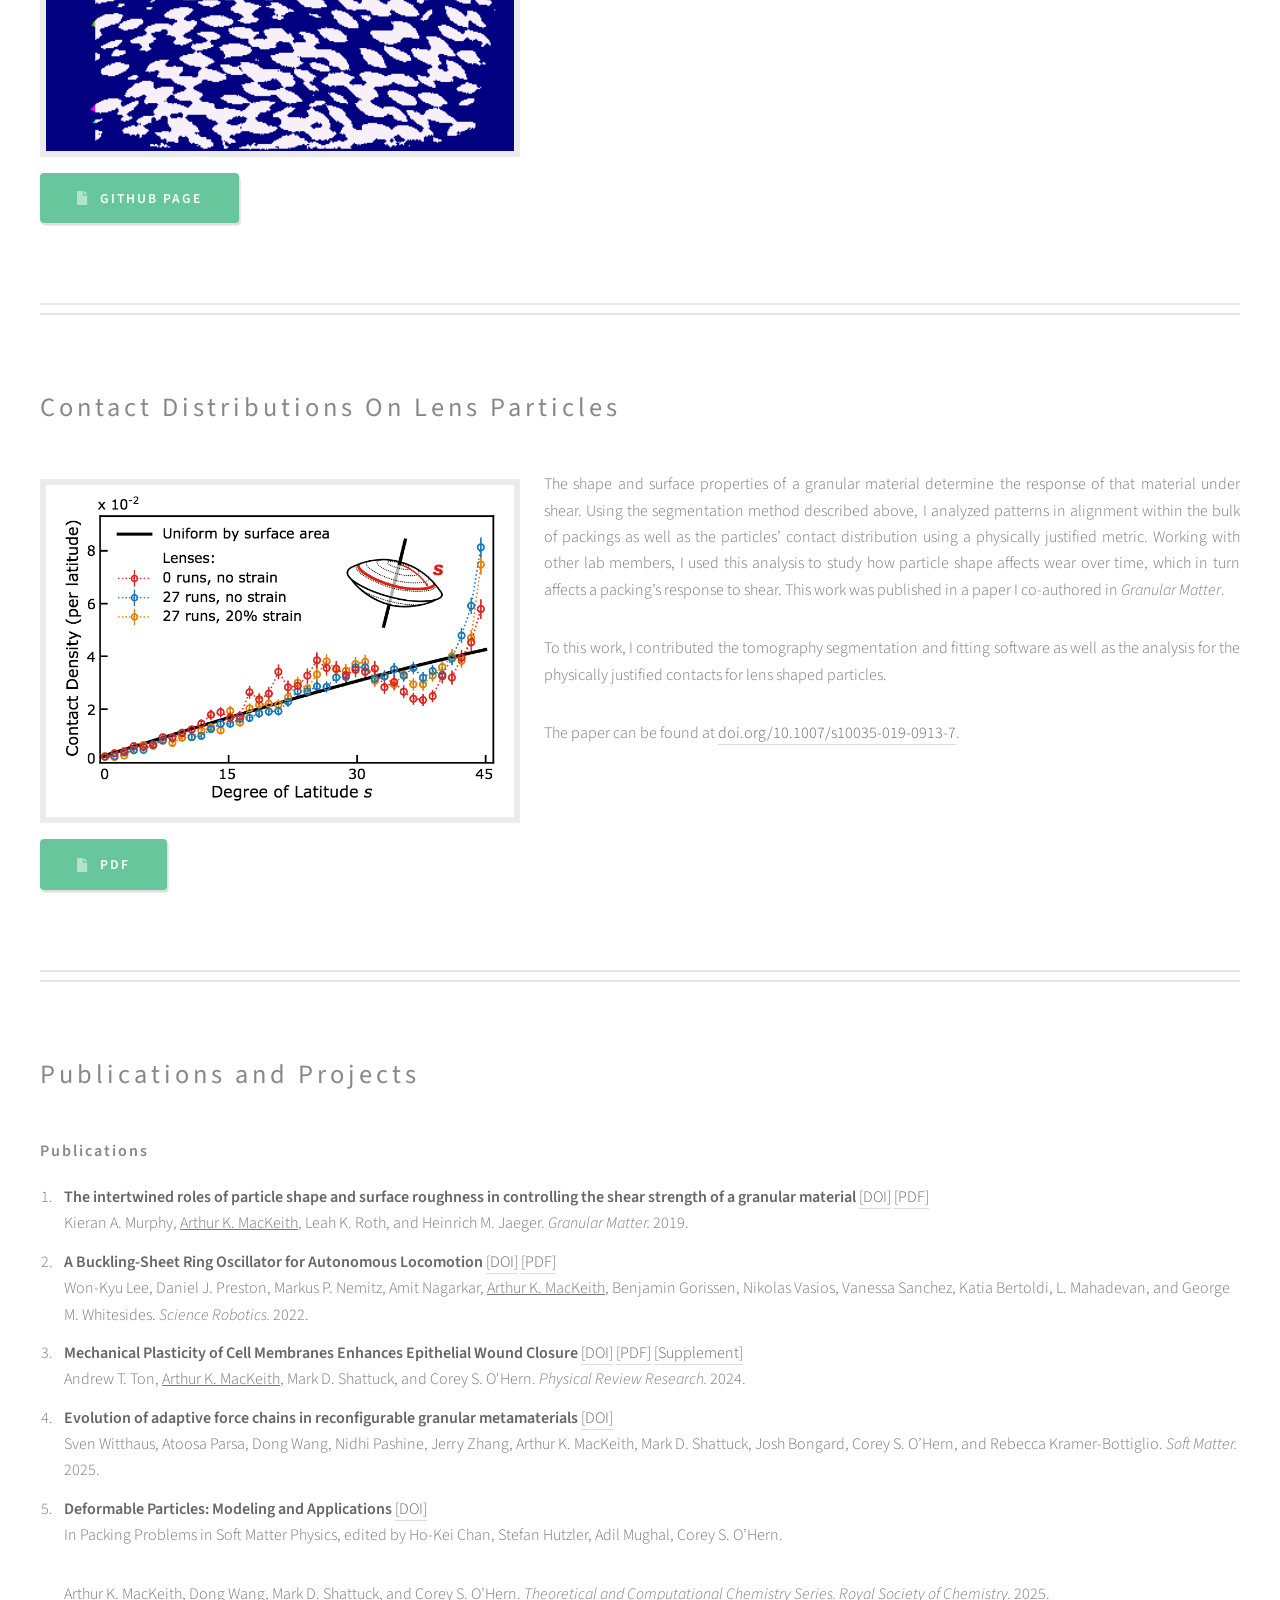
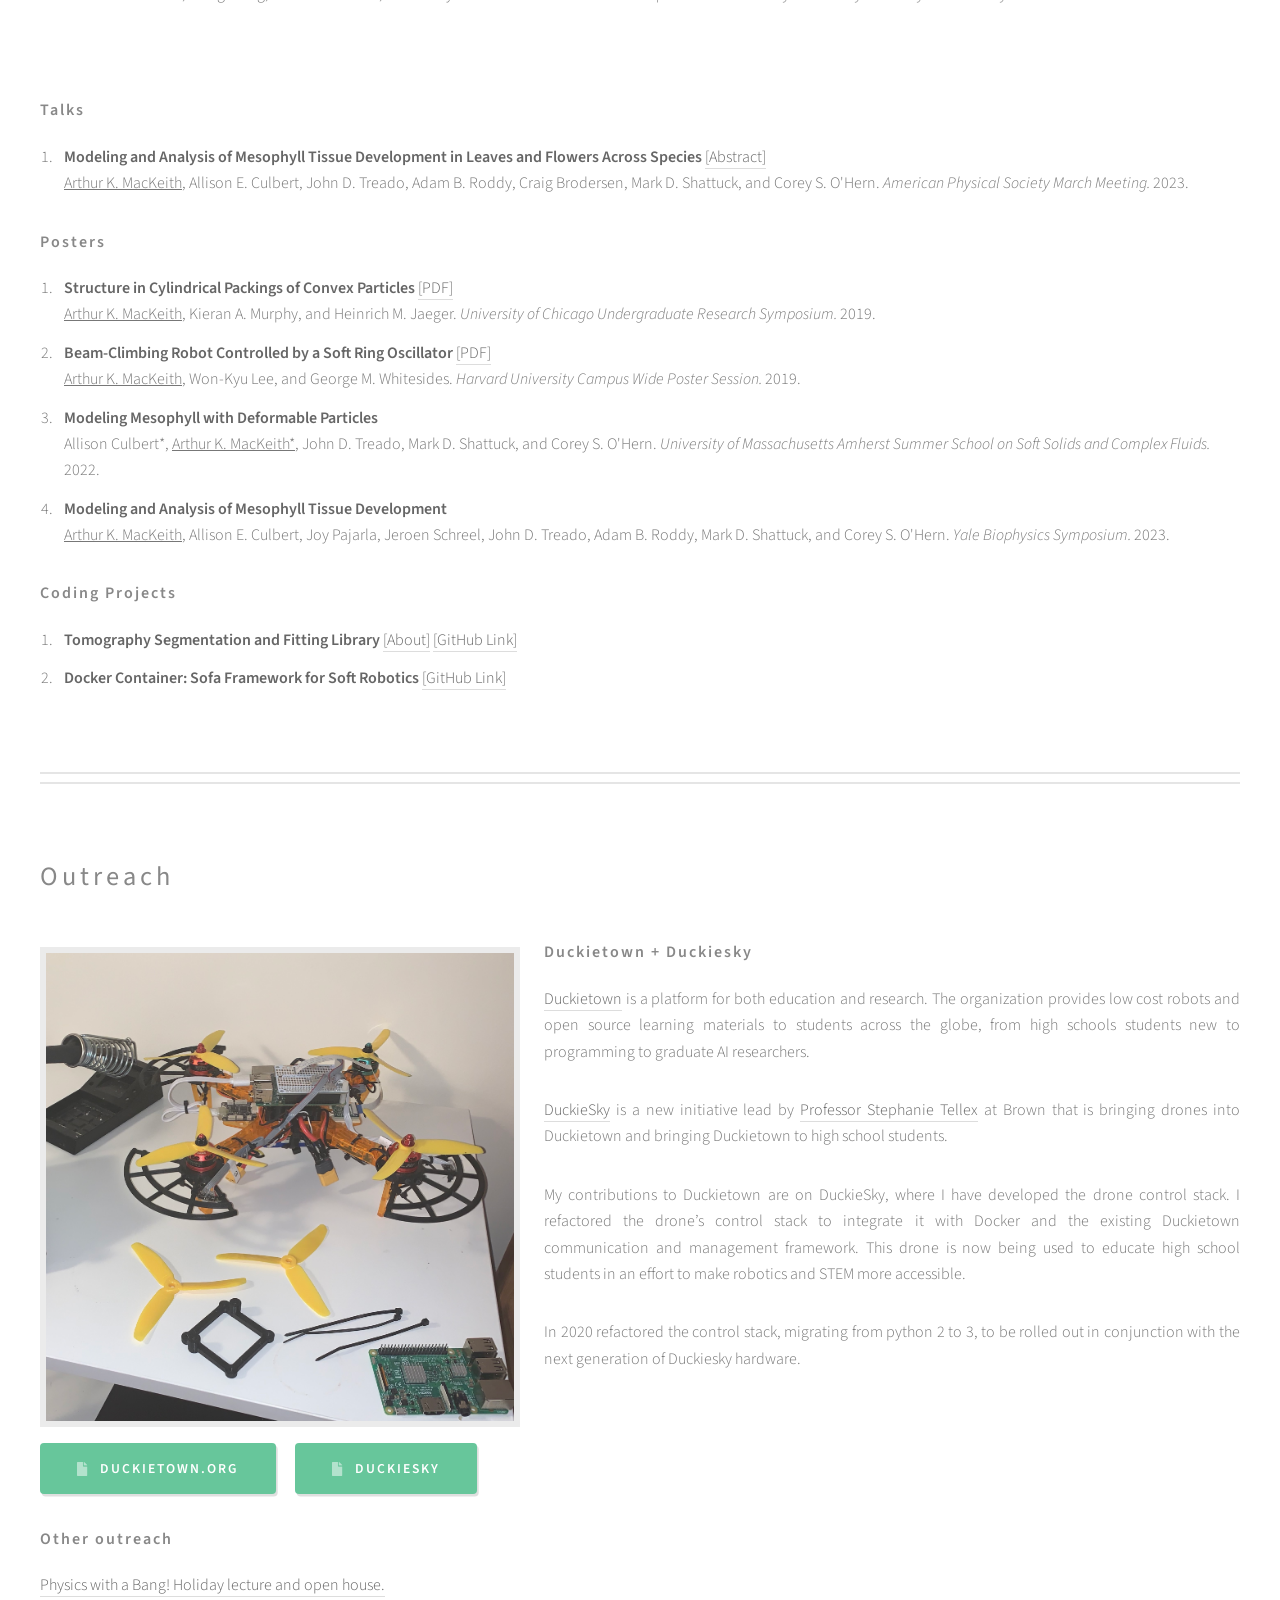
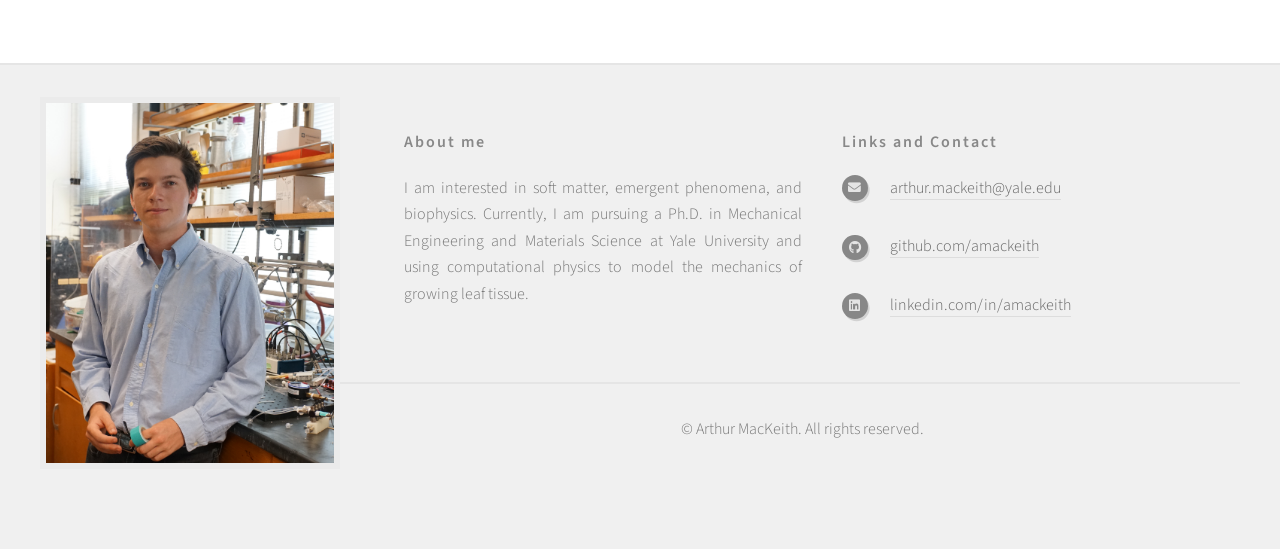
==== commit f6e381f6: "new video" ====
--- a/index.html
+++ b/index.html
@@ -179,10 +179,10 @@
 								<header>
 									<h2><a>Modeling Leaf Mesophyll Growth in 3D</a></h2>
 								</header>
-								<a  class="image left"><img src="images/demo_plant_tissue_dpm.png" alt="" /></a>
+								<a  class="image left"><img src="images/tour_of_a_leaf_Illicium_floridanum.gif" alt="" /></a>
 
 								<p>The main work of my Ph.D. has been developing a model for the growth of leaf mesophyll tissue in 3D. Representing each cell as a triangular mesh with a shape potential the represents the turgor pressure, cell wall strength and plasiticty, and interaction potentials that represent the adhesive bonds between cells, I simulate mesophyll tissue growth from confluent cells to porous mature tissue. This work is in progress.</p>
-								<p>Pictured is a cartoon of a full leaf model in 3D with each cell type in a different color: upper and lower epidermis (gray), palisade mesophyll (green), and spongy mesophyll (blue). The cyan lines are cell-cell bonds.</p>
+								<p>The video on the left is data from Illicium flordidanum tissue showing porous structures within leaves (and flower petals) in plants. Pictured (above) is a cartoon of a full leaf model in 3D with each cell type in a different color: upper and lower epidermis (gray), palisade mesophyll (green), and spongy mesophyll (blue). The cyan lines are cell-cell bonds.</p>
 								<ul class="actions">
 									<!--li><a href="https://github.com/amackeith/tomography_segmentation_and_fitting" class="button icon solid fa-file">GitHub Page</a></!-->
 								</ul>
